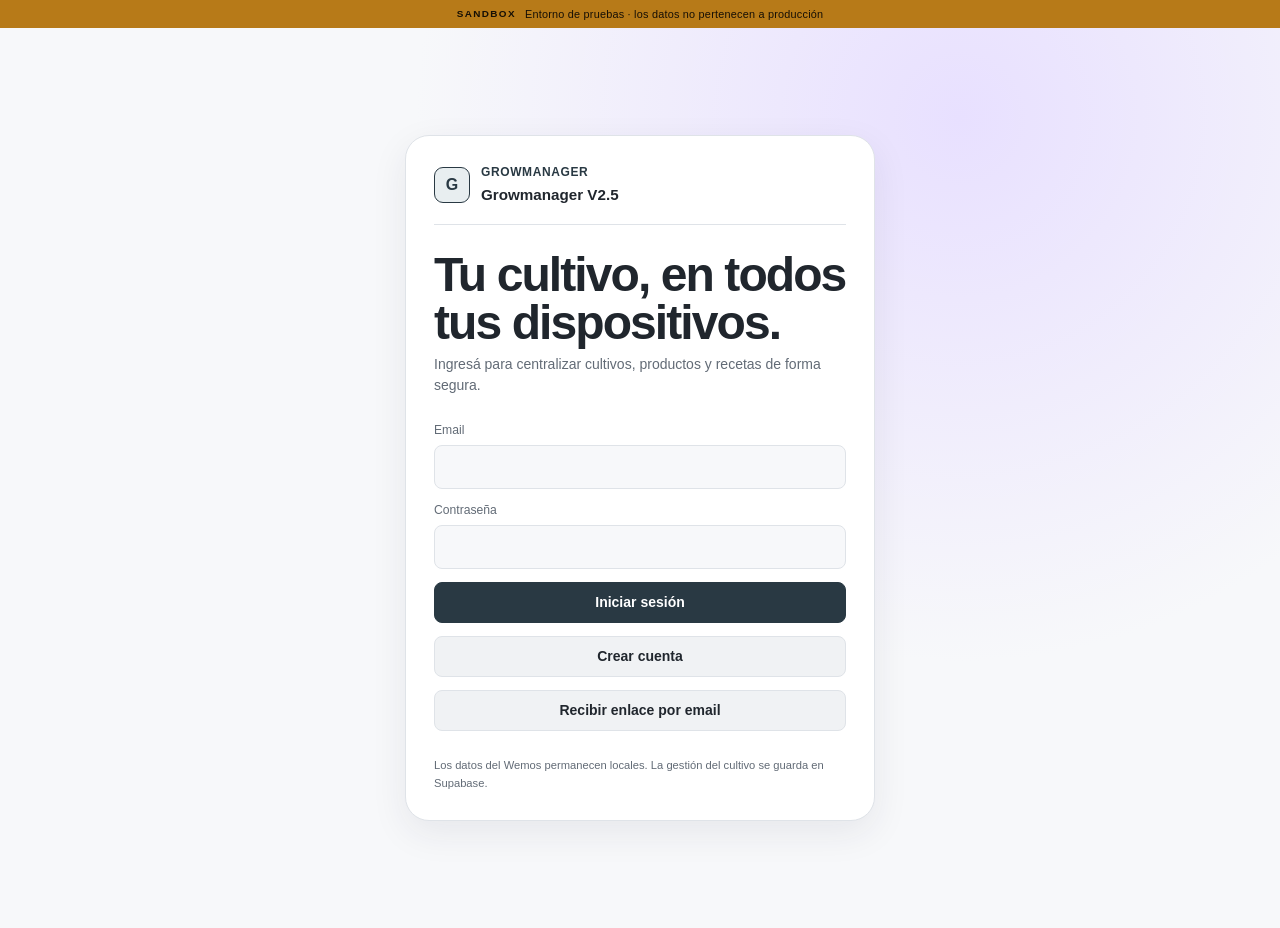
==== index.html @ aee85ada "Add daily registration, agenda periods and contextual history in sandbox" ====
<!doctype html>
<html lang="es">
<head>
<meta charset="UTF-8">
<meta name="viewport" content="width=device-width,initial-scale=1,viewport-fit=cover">
<meta name="theme-color" content="#F6F7F8">
<meta name="mobile-web-app-capable" content="yes">
<meta name="apple-mobile-web-app-capable" content="yes">
<link rel="manifest" href="manifest.webmanifest?v=20260928-app2">
<link rel="apple-touch-icon" href="assets/grow-agent-orb.png">
<title>Growmanager Sandbox · Pruebas</title>
<script src="sandbox-storage.js?v=1"></script>
<script>document.documentElement.dataset.theme=localStorage.getItem("growmanager.theme")||"light"</script>
<link rel="stylesheet" href="style.css?v=20260929-sandbox-ux1">
<link rel="stylesheet" href="ui-foundations.css?v=20260930-phase2">
</head>
<body>
<div class="sandbox-banner" role="status"><strong>SANDBOX</strong><span>Entorno de pruebas · los datos no pertenecen a producción</span></div>
<section id="authGate" class="auth-gate">
<div class="auth-card">
<div class="brand auth-brand">
<div class="brand-mark">G</div>
<div>
<p class="eyebrow">GROWMANAGER</p>
<h1>Growmanager V2.5</h1>
</div>
</div>
<div>
<h2>Tu cultivo, en todos tus dispositivos.</h2>
<p class="subtle">Ingresá para centralizar cultivos, productos y recetas de forma segura.</p>
</div>
<div id="authMessage" class="message">
</div>
<form id="authForm" class="auth-form">
<label>Email<input name="email" type="email" autocomplete="email" required>
</label>
<label>Contraseña<input name="password" type="password" minlength="6" autocomplete="current-password" required>
</label>
<button class="primary-button" type="submit" data-auth-action="login">Iniciar sesión</button>
<button class="secondary-button" type="submit" data-auth-action="register">Crear cuenta</button>
<button class="secondary-button" type="submit" formnovalidate data-auth-action="magic">Recibir enlace por email</button>
</form>
<p class="auth-note">Los datos del Wemos permanecen locales. La gestión del cultivo se guarda en Supabase.</p>
</div>
</section>
<div id="appLayout" class="app-layout" hidden>
<aside class="sidebar">
<div class="brand">
<div class="brand-mark">G</div>
<div>
<p class="eyebrow">GROWMANAGER</p>
<h1 id="brandName">Proyecto</h1>
</div>
</div>
<nav class="main-nav" aria-label="Secciones">
<p class="nav-separator">Tu cultivo</p>
<button class="nav-item active" data-view="dashboard">⌂ Hoy</button>
<button class="nav-item" data-view="cultivation">✦ Cultivos</button>
<button class="nav-item" data-view="agenda">▣ Agenda</button>
<button class="nav-item" data-view="recipes">◇ Recetas e insumos</button>
<button class="nav-item" data-view="operations">≡ Bitácora</button>
<button class="nav-item" data-view="assistant">✦ Asistente IA</button>
<p class="nav-separator">Dispositivos</p>
<button class="nav-item" data-view="control">◉ Control</button>
<p class="nav-separator">Proyecto</p>
<button id="openProjectHubNav" class="nav-item" type="button">◇ Mis proyectos</button>
<button class="nav-item" data-view="team">◎ Proyectos y miembros</button>
</nav>
<div id="cloudAccount" class="cloud-account" hidden>
<label class="workspace-picker">Proyecto<select id="workspaceSelect" aria-label="Proyecto activo">
</select>
<small id="workspaceRole">
</small>
</label>
<button id="openProjectHub" class="secondary-button compact project-hub-button" type="button">Ver mis proyectos</button>
<span id="cloudSyncStatus" class="cloud-sync">Nube conectada</span>
<small id="cloudEmail">
</small>
<div>
<button id="themeToggle" class="icon-button theme-toggle" type="button" aria-label="Activar tema claro" title="Cambiar tema">☀</button>
<button id="cloudRefresh" class="text-button" type="button">Actualizar</button>
<button id="signOutButton" class="text-button" type="button">Salir</button>
</div>
</div>
<div id="connectionBadge" class="status-badge">
<span class="status-dot">
</span>
<span id="connectionText">Conectando…</span>
</div>
</aside>
<div class="content-shell">
<header class="mobile-header">
<div class="brand">
<div class="brand-mark">G</div>
<div>
<strong id="mobileBrandName">Growmanager</strong>
<small id="mobileCloudStatus" class="mobile-cloud">Nube conectada</small>
</div>
</div>
<button id="themeToggleMobile" class="icon-button theme-mobile" type="button" aria-label="Cambiar tema">☀</button>
<div id="mobileStatus" class="mini-status">
<span class="status-dot">
</span>
<span>Conectando</span>
</div>
</header>
<div class="mobile-project-bar"><label>Proyecto<select id="mobileWorkspaceSelect" aria-label="Proyecto activo"></select></label><button id="mobileCloudRefresh" class="icon-button" type="button" aria-label="Actualizar proyectos" title="Actualizar">↻</button><button id="mobileSignOutButton" class="icon-button" type="button" aria-label="Cerrar sesión" title="Salir">↪</button></div>
<main>
<section class="view active today-view" data-view-panel="dashboard">
<div class="page-heading today-heading"><div><p id="dashboardProjectName" class="project-subtitle">Proyecto</p><h2>Hoy</h2><p id="todayDate" class="subtle"></p></div><button class="primary-button" type="button" data-open-register>+ Registrar</button></div>
<button id="customizeDashboard" class="text-button" type="button">Personalizar Hoy</button>
<div id="todayLoadMessage" class="message" role="status"></div>
<section id="todayAttention" class="today-attention" aria-label="Requiere atención" hidden></section>
<section id="appUpdatePanel" class="panel app-update-panel" hidden><div class="app-update-icon">↥</div><div><strong id="appUpdateTitle">Actualización disponible</strong><p id="appUpdateText">Hay una nueva versión de Growmanager.</p></div><button id="downloadAppUpdate" class="primary-button compact" type="button">Actualizar app</button></section><div id="appUpdateMessage" class="message"></div>
<div class="today-layout">
<section class="today-section today-next" data-dashboard-widget="agenda"><div class="section-heading"><h3>Próximo</h3><button class="text-button" data-view="agenda">Ver agenda →</button></div><div id="dashboardAgenda" class="today-list"><p class="field-help">Cargando próximos eventos…</p></div></section>
<section class="today-section today-crops" data-dashboard-widget="cultivations"><div class="section-heading"><h3>Cultivos y tandas</h3><button class="text-button" data-view="cultivation">Ver todos →</button></div><div id="dashboardCultivations" class="today-crop-list"><p class="field-help">Cargando tandas…</p></div></section>
<section class="today-section today-environment" data-dashboard-widget="environment"><div class="section-heading"><h3>Ambiente</h3><button class="text-button" data-view="control">Ver dispositivo →</button></div><p id="todayEnvironmentStatus" class="subtle">Buscando el dispositivo local…</p><div class="metrics-grid">
<button class="metric-card metric-history-button temperature" type="button" data-environment-metric="temperature" aria-label="Ver histórico de temperatura de las últimas 24 horas"><div class="metric-icon">°</div><div><span>Temperatura</span><strong id="temperature">—</strong><small>°C</small></div></button>
<button class="metric-card metric-history-button humidity" type="button" data-environment-metric="humidity" aria-label="Ver histórico de humedad de las últimas 24 horas"><div class="metric-icon">%</div><div><span>Humedad</span><strong id="humidity">—</strong><small>%</small></div></button></div><p class="field-help">Tocá una lectura para ver las últimas 24 horas.</p></section>
<section class="today-section today-recent" data-dashboard-widget="recent"><div class="section-heading"><h3>Actividad reciente</h3><button class="text-button" data-view="operations">Ver bitácora →</button></div><div id="todayRecent" class="today-list"><p class="field-help">Cargando actividad…</p></div></section>
<section id="dashboardSystemsPanel" class="today-section today-systems" data-dashboard-widget="systems"><div class="section-heading"><h3>Sistemas</h3><button class="text-button" data-view="control">Ver control →</button></div><div id="dashboardRelays" class="dashboard-systems"></div></section>
</div>
<details class="panel dashboard-collapse today-device-detail" data-dashboard-widget="telemetry"><summary><span><strong>Detalles del dispositivo y energía</strong><small>Conexión, diagnóstico y consumo estimado</small></span><span class="collapse-hint">Mostrar</span></summary><div class="collapse-body">
<p id="deviceSummary" class="subtle">Esperando datos del dispositivo local.</p><div class="last-update"><span>Última actualización</span><strong id="lastUpdate">Nunca</strong><small id="offlineSince"></small></div><p class="field-help">Firmware <span id="firmwareVersion">—</span></p>
<section id="sensorRecoveryPanel" class="sensor-recovery panel" hidden><div><strong id="sensorRecoveryTitle">El sensor no está respondiendo</strong><p id="sensorRecoveryText">Podés reiniciar el Wemos sin borrar su configuración.</p></div><button id="sensorRecoveryRestart" class="secondary-button" type="button" data-restart-device>Reiniciar Wemos</button></section>
<div class="device-grid"><div class="detail"><span>Hora del Wemos</span><strong id="deviceTime">—:—</strong><small id="timeSync">Sin datos</small></div><div class="detail"><span>Dirección IP</span><strong id="deviceIp">—</strong></div><div class="detail"><span>Señal Wi-Fi</span><strong id="rssi">—</strong><small id="signalQuality"></small></div><div class="detail"><span>Tiempo activo</span><strong id="uptime">—</strong></div><div class="detail"><span>Sensor de suelo</span><strong id="soilStatus">Deshabilitado</strong></div></div>
<div class="energy-compact-grid" data-dashboard-widget="energy"><div><span>Actual</span><strong id="dashPower">0 W</strong></div><div><span>Hoy</span><strong id="dashToday">0,00 kWh</strong></div><div><span>Costo hoy</span><strong id="dashCost">$ 0</strong></div></div><button class="text-button" data-view="energy">Ver detalle de energía →</button></div></details>
<dialog id="dashboardCustomizerDialog" class="app-dialog"><form method="dialog" class="dialog-form dashboard-customizer-form"><div class="dialog-heading"><div><p class="eyebrow">TU INICIO</p><h3>Elegí qué querés ver</h3></div><button class="icon-button" value="cancel" aria-label="Cerrar">×</button></div><p class="form-intro">Podés ocultar paneles para dejar a mano solo la información que usás.</p><div id="dashboardWidgetChoices" class="dashboard-widget-choices"></div><div class="form-actions split"><button id="dashboardRestoreDefaults" class="text-button" type="button">Restaurar</button><button class="primary-button" value="default">Listo</button></div></form></dialog>
</section>
<section class="view" data-view-panel="lot"><button class="text-button" data-view="cultivation">← Cultivos</button><div id="lotContextRoot"></div></section>
<section class="view" data-view-panel="cultivation">
<div class="page-heading">
<div>
<p class="eyebrow">GESTIÓN LOCAL-FIRST</p>
<h2>Cultivos</h2>
<p class="subtle">Tus cultivos, espacios y tandas en un mismo lugar.</p>
</div>
<nav class="hub-switch" aria-label="Universo cultivo"><button class="active" data-view="cultivation">Cultivos y lotes</button><button data-view="recipes">Recetas e insumos</button></nav>
</div>
<div id="cultivationRoot">
</div>
</section>
<section class="view" data-view-panel="agenda">
<div class="page-heading"><div><p class="eyebrow">PLANIFICACIÓN COLABORATIVA</p><h2>Agenda</h2><p class="subtle">Eventos y evolución nutricional sobre las fechas reales del cultivo.</p></div><button id="openAgendaEvent" class="primary-button" type="button">Nuevo evento</button></div>
<div id="agendaMessage" class="message"></div>
<nav class="agenda-face-switch" aria-label="Universo agenda"><button class="active" type="button" data-agenda-face="events">Calendario</button><button type="button" data-agenda-face="nutrition">Nutrición</button><button type="button" data-view="operations">Bitácora</button></nav>
<div class="agenda-book">
<section class="agenda-face active" data-agenda-face-panel="events">
<nav class="context-tabs" aria-label="Período de agenda"><button data-agenda-period="day">Hoy</button><button data-agenda-period="week">Semana</button><button class="active" data-agenda-period="month">Mes</button></nav><div id="agendaPeriodList" hidden></div>
<section id="agendaNotifications" class="panel agenda-notifications" hidden><div><strong id="agendaNotificationCount">0 asignaciones nuevas</strong><p id="agendaNotificationText"></p></div><button id="readAgendaNotifications" class="secondary-button compact" type="button">Marcar leídas</button></section>
<section class="panel agenda-toolbar"><div class="agenda-filters"><label>Cultivo o lote<select id="agendaRelation"><option value="all">Todos</option></select></label><label>Vista<select id="agendaScope"><option value="all">Todos</option><option value="mine">Asignadas a mí</option></select></label><label>Estado<select id="agendaState"><option value="active">Activos</option><option value="archived">Archivados</option></select></label></div></section>
<details class="panel agenda-upcoming"><summary><span><span class="eyebrow">EVENTOS</span><strong id="agendaListTitle">Próximos eventos</strong></span><span class="collapse-hint">Mostrar</span></summary><div id="agendaList" class="agenda-list collapse-body"></div></details>
<div class="agenda-layout"><section class="panel agenda-calendar-panel"><div class="agenda-calendar-heading"><div class="agenda-month-nav"><button id="agendaPrevMonth" class="secondary-button compact" type="button" aria-label="Mes anterior">‹</button><strong id="agendaMonthTitle">—</strong><button id="agendaNextMonth" class="secondary-button compact" type="button" aria-label="Mes siguiente">›</button><button id="agendaToday" class="text-button" type="button">Hoy</button></div><small>Los inicios se toman de las fechas definidas en Cultivo.</small></div><div class="agenda-week"><span>Lun</span><span>Mar</span><span>Mié</span><span>Jue</span><span>Vie</span><span>Sáb</span><span>Dom</span></div><div id="agendaCalendar" class="agenda-calendar"></div></section></div>
</section>
<section class="agenda-face" data-agenda-face-panel="nutrition"><div id="nutritionCalendarRoot"></div></section>
</div>
</section>
<section class="view" data-view-panel="recipes">
<div class="page-heading">
<div>
<p class="eyebrow">INSUMOS Y DOSIS</p>
<h2>Sustratos e insumos</h2>
<p class="subtle">Primero cargá los insumos; después combinalos en una receta de sustrato.</p>
</div>
</div>
<nav class="hub-switch" aria-label="Universo cultivo"><button data-view="cultivation">Cultivos y lotes</button><button class="active" data-view="recipes">Recetas e insumos</button></nav>
<div class="module-tabs" role="tablist">
<button class="module-tab active" data-recipe-tab="products">1 · Insumos</button>
<button class="module-tab" data-recipe-tab="recipes">2 · Recetas de sustrato</button>
</div>
<section id="productsRoot" class="module-panel active" data-recipe-panel="products">
</section>
<section id="recipeListRoot" class="module-panel" data-recipe-panel="recipes">
</section>
</section>
<section class="view" data-view-panel="assistant">
<div class="page-heading"><div><p class="eyebrow">GEMINI · ASISTENCIA SEGURA</p><h2>Asistente del cultivo</h2><p class="subtle">Consultá el proyecto activo y prepará registros sin perder el control.</p></div></div>
<div id="assistantMessage" class="message"></div>
<section class="panel assistant-panel">
<div id="assistantConversation" class="assistant-conversation" aria-live="polite"><article class="assistant-bubble assistant"><strong>Growmanager IA</strong><p>Puedo consultar cultivos, productos, recetas y agenda. Las modificaciones siempre necesitan tu confirmación.</p></article></div>
<div id="assistantProposal" class="assistant-proposal" hidden></div>
<form id="assistantForm" class="assistant-form"><label for="assistantInput">Mensaje</label><textarea id="assistantInput" name="message" rows="3" maxlength="2000" placeholder="Ej. ¿Qué riegos tengo pendientes esta semana?" required></textarea><div class="assistant-form-actions"><span>Gemini necesita Internet. No controla el Wemos.</span><button class="primary-button" type="submit">Enviar</button></div></form>
</section>
</section>
<section class="view" data-view-panel="team">
<div class="page-heading">
<div>
<p class="eyebrow">COLABORACIÓN SEGURA</p>
<h2>Miembros</h2>
<p class="subtle">Administrá quién accede a cada uno de tus proyectos y con qué permisos.</p>
</div>
</div>
<div id="teamMessage" class="message">
</div>
<section class="panel team-summary">
<div>
<span>Cultivo seleccionado</span>
<h3 id="teamCurrentName">—</h3>
</div>
<div class="team-summary-actions"><span id="teamCurrentRole" class="tag">—</span></div>
</section>
<form id="manageWorkspaceForm" class="panel form-panel workspace-manager" data-collapsible data-collapse-key="team-project-admin">
<div class="section-heading"><div><p class="eyebrow">ADMINISTRACIÓN</p><h3>Editar o eliminar cultivo</h3></div></div>
<label>Cultivo<select name="workspaceId" id="manageWorkspaceSelect" required></select></label>
<label>Nombre<input name="name" maxlength="60" required></label>
<p class="field-help">Solo aparecen los cultivos en los que sos Administrador.</p>
<div class="form-actions split"><button id="deleteWorkspaceButton" class="danger-button" type="button">Eliminar cultivo</button><button class="primary-button" type="submit">Guardar nombre</button></div>
</form>
<div class="team-grid">
<form id="inviteMemberForm" class="panel form-panel" data-collapsible data-collapse-key="team-invite" data-default-open="true">
<div class="section-heading">
<div>
<p class="eyebrow">INVITACIÓN</p>
<h3>Sumar una persona</h3>
</div>
</div>
<label>Cultivo<select name="workspaceId" id="inviteWorkspaceSelect" required></select></label>
<label>Email<input name="email" type="email" required>
</label>
<label>Rol<select name="role">
<option value="editor">Editor</option>
<option value="viewer">Lector</option>
</select>
</label>
<div class="form-actions">
<button class="primary-button" type="submit">Crear invitación</button>
</div>
</form>
</div>
<p id="ownerOnlyNote" class="field-help" hidden>Solo el administrador puede invitar integrantes.</p>
<section class="panel" data-collapsible data-collapse-key="team-members" data-default-open="true">
<div class="section-heading">
<div>
<p class="eyebrow">ACCESOS GLOBALES</p>
<h3>Personas y proyectos</h3>
</div>
</div>
<p class="field-help">Esta lista reúne todos los proyectos donde sos Administrador. Podés cambiar el rol o quitar un acceso individualmente.</p>
<div id="membersList" class="member-list">
</div>
</section>
<section class="panel" data-collapsible data-collapse-key="team-invitations">
<div class="section-heading">
<div>
<p class="eyebrow">PENDIENTES</p>
<h3>Invitaciones</h3>
</div>
</div>
<div id="invitationList" class="member-list">
</div>
</section>
<section id="platformAdminPanel" class="panel" hidden data-collapsible data-collapse-key="team-platform-admin">
<div class="section-heading"><div><p class="eyebrow">ADMINISTRACIÓN GENERAL</p><h3>Usuarios de GrowManager</h3></div><span id="platformUserCount" class="tag">0 usuarios</span></div>
<p class="field-help">Vista exclusiva del administrador general. Muestra registros y cantidad de proyectos, sin exponer contraseñas ni contenido privado.</p>
<div id="platformUsersList" class="member-list"></div>
<div class="section-heading admin-projects-heading"><div><p class="eyebrow">PANORAMA DE PROYECTOS</p><h3>Todos los proyectos</h3></div><span id="platformProjectCount" class="tag">0 proyectos</span></div>
<div id="platformProjectsList" class="member-list"></div>
<form id="demoProjectForm" class="demo-project-form"><label>Copiar proyecto privado como muestra<select id="demoSourceWorkspace" name="sourceWorkspaceId" required></select></label><label>Nombre público<input name="name" value="GrowManager · Proyecto de muestra" maxlength="80" required></label><button class="secondary-button" type="submit">Crear nueva copia demo</button></form>
</section>
</section>
<section id="operationsView" class="view" data-view-panel="operations"><div class="page-heading"><div><p class="eyebrow">TRAZABILIDAD DEL CULTIVO</p><h2>Bitácora</h2><p class="subtle">Todo lo realizado: riegos, podas, trasplantes, observaciones, incidentes y cambios del sistema.</p></div><button id="newOperationButton" class="primary-button" type="button">+ Nuevo registro</button></div><nav class="agenda-face-switch" aria-label="Universo agenda"><button type="button" data-view="agenda">Calendario</button><button class="active" type="button">Bitácora</button></nav><div id="operationsMessage" class="message"></div><section id="operationSummary" class="journal-summary"></section><section class="panel journal-panel" data-collapsible data-collapse-key="journal-records" data-default-open="true"><div class="section-heading"><div><p class="eyebrow">HISTORIAL</p><h3>Registros del cultivo</h3></div></div><div class="journal-toolbar"><label>Tipo<select id="operationFilter"><option value="all">Todo</option><option value="irrigation">Riegos</option><option value="activity">Actividades</option><option value="incident">Incidentes</option><option value="system">Sistema</option><option value="alerts">Alertas activas</option></select></label><label>Cultivo o lote<select id="operationRelation"><option value="all">Todos</option></select></label><label>Período<select id="operationPeriod"><option value="30">Últimos 30 días</option><option value="90">Últimos 90 días</option><option value="all">Todo el ciclo</option></select></label><input id="operationSearch" type="search" placeholder="Buscar poda, riego, receta…" aria-label="Buscar en la bitácora"></div><div id="operationList" class="operation-list"></div></section></section>
<section class="view" data-view-panel="control">
<div class="page-heading">
<div>
<p class="eyebrow">4 CANALES</p>
<h2>Control</h2>
<p class="subtle">Operación manual y configuración del sistema Arduino.</p>
</div>
</div>
<nav class="control-shortcuts" aria-label="Configuración Arduino">
<button class="secondary-button alert-shortcut" data-view="operations">Bitácora y alertas <span id="operationAlertCount">0</span></button>
<button class="secondary-button" data-view="energy">Energía</button>
<button class="secondary-button" data-view="automation">Automatización</button>
<button class="secondary-button" data-view="hardware">Hardware</button>
<button class="secondary-button" data-view="connection">Conexión</button>
</nav>
<div id="controlMessage" class="message">
</div>
<div id="controlRelays" class="control-grid">
</div>
</section>
<section class="view" data-view-panel="energy">
<div class="page-heading">
<div>
<p class="eyebrow">ESTIMACIÓN LOCAL</p>
<h2>Energía</h2>
<p class="subtle">Potencia nominal y tiempo de encendido de los relays.</p>
</div>
</div>
<div id="energyMessage" class="message">
</div>
<div class="energy-summary">
<article class="metric-card">
<div>
<span>Potencia instantánea</span>
<strong id="energyPowerW">0 W</strong>
<small id="energyPowerKw">0,000 kW</small>
</div>
</article>
<article class="metric-card">
<div>
<span>Consumo estimado hoy</span>
<strong id="energyToday">0,00</strong>
<small>kWh</small>
</div>
</article>
<article class="metric-card">
<div>
<span>Consumo estimado este mes</span>
<strong id="energyMonth">0,00</strong>
<small>kWh</small>
</div>
</article>
<article class="metric-card">
<div>
<span>Costo estimado hoy</span>
<strong id="energyCostToday">$ 0</strong>
</div>
</article>
<article class="metric-card">
<div>
<span>Costo estimado este mes</span>
<strong id="energyCostMonth">$ 0</strong>
</div>
</article>
</div>
<section class="panel" data-collapsible data-collapse-key="energy-relays" data-default-open="true">
<div class="section-heading">
<div>
<p class="eyebrow">SALIDAS</p>
<h3>Detalle eléctrico</h3>
</div>
</div>
<div id="energyRelays" class="energy-relays">
</div>
</section>
<form id="energyForm" class="panel form-panel" data-collapsible data-collapse-key="energy-settings">
<div class="section-heading">
<div>
<p class="eyebrow">CONFIGURACIÓN LOCAL</p>
<h3>Dispositivos y tarifa</h3>
</div>
</div>
<label class="tariff-field">Costo estimado por kWh (ARS)<input id="energyTariff" name="tariff" type="number" min="0" step="0.01" inputmode="decimal" required>
</label>
<p class="field-help">Estimación configurable basada en el costo efectivo de tu factura.</p>
<div id="energyConfigFields" class="energy-config-grid">
</div>
<div class="form-actions">
<button class="primary-button" type="submit">Guardar configuración</button>
</div>
</form>
<section class="panel energy-note" data-collapsible data-collapse-key="energy-method">
<div class="section-heading"><div><p class="eyebrow">CÓMO SE CALCULA</p><h3>Metodología</h3></div></div>
<p>El cálculo se basa en la potencia nominal configurada para cada dispositivo y en el tiempo que cada relay permanece encendido. No reemplaza un medidor eléctrico.</p>
</section>
<section class="panel danger-zone" data-collapsible data-collapse-key="energy-reset">
<div data-collapse-header>
<h3>Borrar histórico de consumo</h3>
<p>Elimina los eventos guardados, pero conserva dispositivos y tarifa.</p>
</div>
<button id="requestEnergyReset" class="danger-button" type="button">Borrar histórico</button>
<div id="resetConfirm" class="reset-confirm" hidden>
<p>¿Confirmás que querés borrar todo el histórico local?</p>
<div>
<button id="cancelEnergyReset" class="secondary-button" type="button">Cancelar</button>
<button id="confirmEnergyReset" class="danger-button" type="button">Sí, borrar</button>
</div>
</div>
</section>
</section>
<section class="view" data-view-panel="automation">
<div class="page-heading">
<div>
<p class="eyebrow">REGLAS DEL WEMOS</p>
<h2>Automatización</h2>
<p class="subtle">Los valores se guardan en el dispositivo.</p>
</div>
</div>
<div id="automationMessage" class="message">
</div>
<form id="automationForm" class="form-stack" novalidate>
<section class="panel form-panel" data-collapsible data-collapse-key="automation-light" data-default-open="true">
<div class="section-heading">
<div>
<p class="eyebrow">ILUMINACIÓN</p>
<h3>Horario de luz</h3>
</div>
</div>
<div class="form-grid three">
<label>Hora de inicio<input name="hora" type="number" min="0" max="23" required>
</label>
<label>Minuto de inicio<input name="min" type="number" min="0" max="59" required>
</label>
<label>Duración (horas)<input name="dur" type="number" min="1" max="24" required>
</label>
</div>
<label class="transition-toggle"><input name="extendedTransition" type="checkbox" value="1"><span><strong>Transición extendida</strong><small>Mantiene la luz encendida hasta el nuevo apagado. Si está apagada, espera el nuevo horario de inicio.</small></span></label>
<p id="lightTransitionStatus" class="field-help"></p>
</section>
<section class="panel form-panel" data-collapsible data-collapse-key="automation-temperature">
<div class="section-heading">
<div>
<p class="eyebrow">TEMPERATURA</p>
<h3>Rango automático</h3>
</div>
</div>
<div class="form-grid two">
<label>Mínima (°C)<input name="tmin" type="number" step="0.1" required>
</label>
<label>Máxima (°C)<input name="tmax" type="number" step="0.1" required>
</label>
</div>
</section>
<section class="panel form-panel" data-collapsible data-collapse-key="automation-ventilation">
<div class="section-heading"><div><p class="eyebrow">VENTILACIÓN</p><h3>Control del cooler</h3></div></div>
<div class="form-grid two">
<label>Modo<select name="ventMode"><option value="interval">Solo intervalos</option><option value="temperature">Solo temperatura</option><option value="combined">Intervalos + emergencia</option></select></label>
<label>Intervalo (minutos)<input name="ventInterval" type="number" min="1" max="1440" step="1" required></label>
<label>Duración por intervalo (minutos)<input name="ventDuration" type="number" min="1" max="60" step="1" required></label>
<label>Duración de emergencia (minutos)<input name="ventEmergencyDuration" type="number" min="1" max="10" step="1" required></label>
</div>
<p class="field-help ventilation-help">En modo combinado mantiene la renovación periódica y, si supera la máxima, activa un pulso de emergencia. El calefactor se apaga por su propia regla.</p>
</section>
<div class="form-actions">
<button class="primary-button" type="submit">Guardar automatización</button>
</div>
</form>
</section>
<section class="view" data-view-panel="hardware">
<div class="page-heading">
<div>
<p class="eyebrow">ASIGNACIÓN DE PINES</p>
<h2>Hardware</h2>
<p class="subtle">Una salida física por dispositivo.</p>
</div>
</div>
<div id="hardwareMessage" class="message">
</div>
<form id="hardwareForm" class="panel form-panel" novalidate data-collapsible data-collapse-key="hardware-pins" data-default-open="true">
<div class="section-heading"><div><p class="eyebrow">SALIDAS</p><h3>Asignación de dispositivos</h3></div></div>
<div id="hardwareFields" class="hardware-grid">
</div>
<div class="soil-row">
<div>
<span>Sensor de suelo</span>
<strong>A0</strong>
</div>
<span class="tag muted">Deshabilitado · No configurable</span>
</div>
<div class="form-actions">
<button class="primary-button" type="submit">Guardar asignación</button>
</div>
</form>
<section class="panel" data-collapsible data-collapse-key="hardware-dht"><div class="section-heading"><div><p class="eyebrow">DIAGNÓSTICO DHT</p><h3>Salud del sensor ambiental</h3></div></div><div id="dhtDiagnostics" class="sensor-diagnostics"><p class="field-help">Cargando diagnóstico del sensor…</p></div><div id="dhtDiagnosticLog" class="sensor-diagnostic-log"></div></section>
</section>
<section class="view" data-view-panel="connection">
<div class="page-heading">
<div>
<p class="eyebrow">RED LOCAL</p>
<h2>Conexión</h2>
<p class="subtle">Datos guardados solamente en este navegador.</p>
</div>
</div>
<div id="connectionMessage" class="message">
</div>
<form id="connectionForm" class="panel form-panel narrow" novalidate data-collapsible data-collapse-key="connection-device" data-default-open="true">
<div class="section-heading"><div><p class="eyebrow">DISPOSITIVO</p><h3>Dirección local</h3></div></div>
<label>Nombre amigable<input id="deviceName" name="deviceName" type="text" maxlength="40" required>
</label>
<label>IP o hostname<input id="deviceAddress" name="deviceAddress" type="text" autocomplete="off" spellcheck="false" required>
</label>
<p class="field-help">Podés usar una dirección IPv4 o un nombre mDNS disponible en tu red.</p>
<div class="form-actions split">
<button id="restoreConnection" class="secondary-button" type="button">Restaurar predeterminado</button>
<button id="testConnection" class="primary-button" type="submit">Guardar y probar</button>
</div>
</form>
<section class="panel device-restart-panel" data-collapsible data-collapse-key="connection-restart"><div data-collapse-header><p class="eyebrow">RECUPERACIÓN</p><h3>Reiniciar dispositivo</h3><p>Reinicia el Wemos sin borrar horarios, pines ni automatizaciones guardadas.</p></div><button class="danger-button" type="button" data-restart-device>Reiniciar Wemos</button></section>
</section>
</main>
<footer>
<span>Growmanager · V2.5</span>
<span>Supabase + control Wemos local</span>
</footer>
</div>
<nav class="bottom-nav" aria-label="Navegación principal">
<button class="nav-item active" data-view="dashboard"><span data-ui-icon="home"></span><small>Hoy</small></button>
<button class="nav-item" data-view="cultivation"><span data-ui-icon="leaf"></span><small>Cultivos</small></button>
<button class="nav-item nav-register" type="button" data-open-register aria-label="Registrar"><span data-ui-icon="plus"></span><small>Registrar</small></button>
<button class="nav-item" data-view="agenda"><span data-ui-icon="calendar"></span><small>Agenda</small></button>
<button id="mobileMoreButton" class="nav-item" type="button" aria-expanded="false" aria-controls="mobileMoreMenu"><span data-ui-icon="menu"></span><small>Más</small></button>
</nav>
<div id="mobileMoreMenu" class="mobile-more-menu" hidden aria-label="Más herramientas">
<div><strong>Más herramientas</strong><button id="closeMobileMore" class="icon-button" type="button" aria-label="Cerrar menú">×</button></div>
<button data-view="assistant"><span data-ui-icon="spark"></span><b>Asistente IA</b><small>Consultar y preparar acciones</small></button>
<button data-view="recipes"><span data-ui-icon="book"></span><b>Recetas e insumos</b><small>Fórmulas y productos</small></button>
<button data-view="operations"><span data-ui-icon="history"></span><b>Bitácora</b><small>Todo lo realizado</small></button>
<button data-view="control"><span data-ui-icon="sliders"></span><b>Control y dispositivos</b><small>Ambiente y configuración avanzada</small></button>
<button id="openProjectHubMobile" type="button"><span data-ui-icon="folder"></span><b>Mis proyectos</b><small>Cambiar, crear o explorar demo</small></button>
<button data-view="team"><span data-ui-icon="users"></span><b>Proyectos y miembros</b><small>Accesos y administración</small></button>
</div>
<dialog id="quickRegisterDialog" class="app-dialog"><div class="dialog-form"><div class="dialog-heading"><div><h3>¿Qué querés hacer?</h3><p class="subtle">¿Qué hiciste? Elegí una tarea para registrarla.</p></div><button class="icon-button" value="cancel" type="button" aria-label="Cerrar">×</button></div><div class="quick-actions daily-type-grid"><button class="secondary-button" data-daily-type="irrigation">Riego</button><button class="secondary-button" data-daily-type="pruning">Poda</button><button class="secondary-button" data-daily-type="transplant">Trasplante</button><button class="secondary-button" data-daily-type="measurement">Medición</button><button class="secondary-button" data-daily-type="application">Aplicación</button><button class="secondary-button" data-daily-type="observation">Observación</button><button class="secondary-button" data-daily-type="incident">Incidente</button><button class="secondary-button" data-daily-type="stage_change">Cambio de etapa</button><button class="secondary-button" data-existing-action="event"><span data-ui-icon="calendar"></span><span><strong>Planificar un evento</strong><small>Abrir el calendario actual</small></span></button><button class="secondary-button" data-existing-action="assistant"><span data-ui-icon="spark"></span><span><strong>Escribir o dictar al asistente</strong><small>Revisar su propuesta antes de guardar</small></span></button></div><p id="registerRoleNote" class="field-help"></p></div></dialog>
<dialog id="restartDeviceDialog" class="app-dialog"><div class="dialog-form"><div class="dialog-heading"><div><p class="eyebrow">REINICIO SEGURO</p><h3>¿Reiniciar el Wemos?</h3></div><button id="closeRestartDevice" class="icon-button" type="button">×</button></div><p class="dialog-copy">El dispositivo dejará de responder durante algunos segundos. La configuración guardada se conservará.</p><div class="form-actions split"><button id="cancelRestartDevice" class="secondary-button" type="button">Cancelar</button><button id="confirmRestartDevice" class="danger-button" type="button">Sí, reiniciar</button></div></div></dialog>
</div>
<button id="voiceAssistantButton" class="voice-fab" type="button" data-state="idle" aria-label="Abrir asistente" title="Arrastrá para mover · Tocá para abrir"><img src="assets/grow-agent-orb.png" alt="" draggable="false"><small id="voiceAssistantStatus"></small></button>
<dialog id="projectHubDialog" class="app-dialog wide-dialog"><div class="dialog-form"><div class="dialog-heading"><div><p class="eyebrow">TUS ESPACIOS</p><h3>Elegí un proyecto</h3><p class="subtle">Solo aparecen los proyectos a los que tenés acceso.</p></div><button class="icon-button" type="button" value="cancel" aria-label="Cerrar">×</button></div><div id="projectHubList" class="project-hub-list"></div><section class="theme-accent-picker"><div><strong>Color de la interfaz</strong><small>Se aplica en tema claro y oscuro. El proyecto demo usa su color exclusivo.</small></div><div id="themeAccentOptions"><button type="button" data-accent="violet" aria-label="Violeta"></button><button type="button" data-accent="blue" aria-label="Azul"></button><button type="button" data-accent="teal" aria-label="Turquesa"></button><button type="button" data-accent="green" aria-label="Verde"></button><button type="button" data-accent="orange" aria-label="Naranja"></button></div></section><div class="project-app-tools"><div><strong>Aplicación</strong><small>La versión web se actualiza sola. En Android podés buscar una nueva APK.</small></div><div><button id="installPwaButton" class="secondary-button compact" type="button" hidden>Instalar web app</button><button id="checkAppUpdateButton" class="secondary-button compact" type="button">Buscar actualización</button></div></div><div class="form-actions project-hub-actions"><button id="startTourButton" class="secondary-button" type="button">? Recorrer la aplicación</button><span></span><button id="projectHubDemo" class="secondary-button" type="button">Abrir muestra</button><button id="projectHubNew" class="primary-button" type="button">+ Nuevo proyecto</button></div></div></dialog>
<dialog id="welcomeWizardDialog" class="app-dialog onboarding-dialog"><form id="welcomeWizardForm" class="dialog-form"><div class="wizard-progress"><i class="active"></i><i></i><i></i></div><div class="dialog-heading"><div><p class="eyebrow">BIENVENIDO A GROWMANAGER</p><h3>Ya tenés un proyecto para explorar</h3></div></div><div class="welcome-demo-card"><span>◈</span><div><strong>GrowManager · Proyecto de muestra</strong><p>Te lo asignamos automáticamente en modo lectura para que veas cultivos, agenda, recetas y registros sin configurar nada. Es independiente y no da acceso a proyectos privados.</p></div></div><h4>¿Cómo querés comenzar?</h4><div class="onboarding-options welcome-options"><label><input type="radio" name="mode" value="demo" checked><span><b>Explorar la muestra</b><small>Recorré primero la herramienta y creá tu proyecto cuando quieras.</small></span></label><label><input type="radio" name="mode" value="base"><span><b>Crear proyecto base</b><small>Incluye espacios Vegetativo y Floración listos para editar.</small></span></label><label><input type="radio" name="mode" value="blank"><span><b>Crear desde cero</b><small>Comenzá con un proyecto completamente vacío.</small></span></label></div><label id="welcomeProjectName" hidden>Nombre de tu proyecto<input name="name" value="Mi cultivo" maxlength="80" required></label><div id="welcomeWizardMessage" class="message"></div><div class="form-actions split"><button id="welcomeSkipTour" class="secondary-button" type="button">Omitir guía</button><button class="primary-button" type="submit">Continuar y conocer la app</button></div></form></dialog>
<dialog id="appTourDialog" class="app-dialog tour-dialog"><div class="dialog-form"><div class="wizard-progress" id="tourProgress"></div><div class="tour-copy"><span id="tourIcon">⌂</span><div><p class="eyebrow" id="tourEyebrow">RECORRIDO</p><h3 id="tourTitle">Inicio</h3><p id="tourDescription"></p></div></div><div class="dialog-actions"><button id="tourExit" class="secondary-button" type="button">Salir de la guía</button><span></span><button id="tourPrevious" class="secondary-button" type="button">Anterior</button><button id="tourNext" class="primary-button" type="button">Siguiente</button></div></div></dialog>
<dialog id="onboardingDialog" class="app-dialog onboarding-dialog"><form id="onboardingForm" class="dialog-form"><div class="dialog-heading"><div><p class="eyebrow">PRIMEROS PASOS</p><h3>Prepará tu espacio en GrowManager</h3><p class="subtle">Podés empezar acompañado, desde cero o recorrer una demostración.</p></div><button id="closeOnboarding" class="icon-button" type="button" value="cancel" aria-label="Cerrar">×</button></div><div class="onboarding-options"><label><input type="radio" name="mode" value="base" checked><span><b>Proyecto base</b><small>Incluye un cultivo y espacios Vegetativo y Floración, listos para editar.</small></span></label><label><input type="radio" name="mode" value="blank"><span><b>Empezar de cero</b><small>Crea un proyecto vacío y te guía desde la sección Cultivo.</small></span></label><label><input type="radio" name="mode" value="demo"><span><b>Ver proyecto de muestra</b><small>Recorré datos reales anonimizados en modo lectura. Tu proyecto privado queda aislado.</small></span></label></div><label id="onboardingNameField">Nombre del proyecto<input name="name" value="Mi cultivo" maxlength="80" required></label><div id="onboardingMessage" class="message"></div><div class="form-actions"><button class="primary-button" type="submit">Continuar</button></div></form></dialog>
<dialog id="voiceAssistantDialog" class="app-dialog voice-dialog"><div class="dialog-form"><div class="dialog-heading"><div><p class="eyebrow">ASISTENTE RÁPIDO</p><h3>Escribir, dictar o planificar</h3></div><button class="icon-button" type="button" onclick="document.getElementById('voiceAssistantDialog').close()">×</button></div><label>¿Qué necesitás registrar o consultar?<textarea id="voiceTranscript" rows="4" maxlength="2000" placeholder="Ej. Hoy regué las madres con la receta vegetativa, 4 litros, pH 6.2. Mañana revisar humedad."></textarea></label><p class="field-help">Podés pegar un texto completo o dictarlo. Nada se guarda hasta que confirmes.</p><div id="voiceAssistantError" class="message error" hidden></div><section id="voiceProposal" class="assistant-proposal" hidden></section><div class="dialog-actions voice-actions"><button id="cancelVoiceAction" class="secondary-button" type="button">Cancelar</button><button id="dictateVoiceText" class="secondary-button" type="button">🎙 Dictar</button><button id="processVoiceText" class="secondary-button" type="button">Consultar IA</button><button id="confirmVoiceAction" class="primary-button" type="button" disabled>Confirmar y guardar</button></div></div></dialog>
<dialog id="dailyRecordDialog" class="app-dialog"><form id="dailyRecordForm" class="dialog-form"><div class="dialog-heading"><div><h3>Registrar lo realizado</h3><p class="subtle">Se guardará en el historial de la tanda.</p></div><button id="closeDailyRecord" class="icon-button" type="button" aria-label="Cerrar registro">×</button></div><label>Qué hiciste<select name="type"></select></label><label>Tanda<select name="lotId" required></select></label><label>Cuándo<input name="at" type="datetime-local" required></label><fieldset id="dailyWaterFields" class="form-grid two"><legend>Datos del riego (opcionales)</legend><label>Agua (L)<input name="waterLiters" type="number" min="0.001" step="0.001"></label><label>pH<input name="ph" type="number" min="0" max="14" step="0.01"></label><label>EC (mS/cm)<input name="ec" type="number" min="0" step="0.001"></label></fieldset><label>Notas<textarea name="notes" rows="3" maxlength="1200" placeholder="Qué hiciste o qué observaste"></textarea></label><p class="field-help">Si ya lo planificaste en Agenda, marcá ese evento como realizado para evitar registrarlo dos veces.</p><p id="dailyRecordMessage" role="status" class="field-help"></p><button type="submit" class="primary-button">Guardar registro</button></form></dialog>
<dialog id="operationDialog" class="app-dialog"><form id="operationForm" class="dialog-form"><div class="dialog-heading"><div><p class="eyebrow">NUEVO REGISTRO</p><h3>Actividad o incidente</h3></div><button id="closeOperationDialog" class="icon-button" type="button">×</button></div><div class="form-grid two"><label>Tipo<select name="kind"><option value="activity">Actividad</option><option value="incident">Incidente</option></select></label><label>Categoría<select name="category"><option value="general">General</option><option value="irrigation">Riego</option><option value="transplant">Trasplante</option><option value="pruning">Poda</option><option value="pests">Plagas</option><option value="fungus">Hongos</option><option value="lighting">Iluminación</option><option value="maintenance">Mantenimiento</option><option value="power">Electricidad</option></select></label><label>Cultivo<select id="operationCultivation" name="cultivationId"><option value="">General del proyecto</option></select></label><label>Lote<select id="operationLot" name="lotId"><option value="">Sin lote específico</option></select></label><label>Fecha y hora<input id="operationOccurredAt" name="occurredAt" type="datetime-local" required></label><label>Importancia<select name="severity"><option value="info">Informativa</option><option value="warning">Advertencia</option><option value="critical">Crítica</option></select></label></div><label>Título<input name="title" maxlength="120" required></label><label>Detalle<textarea name="description" maxlength="1200" rows="4"></textarea></label><div class="form-actions split"><button class="secondary-button" type="button" onclick="document.getElementById('operationDialog').close()">Cancelar</button><button class="primary-button" type="submit">Guardar en Supabase</button></div></form></dialog>
<dialog id="agendaEventDialog" class="app-dialog wide-dialog">
<form id="agendaEventForm" class="dialog-form">
<div class="dialog-heading"><div><p class="eyebrow">AGENDA</p><h3 id="agendaDialogTitle">Nuevo evento</h3></div><button id="closeAgendaEvent" class="icon-button" type="button" aria-label="Cerrar">×</button></div>
<input name="id" type="hidden"><div class="form-grid two"><label>Título<input name="title" maxlength="100" required></label><label>Categoría<select name="eventType" required><option value="irrigation">Riego</option><option value="transplant">Trasplante</option><option value="cuttings">Esquejado</option><option value="pruning">Poda</option><option value="fertilization">Fertilización</option><option value="pests">Control de plagas</option><option value="fungus">Control de hongos</option><option value="lighting">Cambio de iluminación</option><option value="cleaning">Limpieza</option><option value="harvest">Cosecha</option><option value="maintenance">Mantenimiento</option><option value="other">Otro</option></select></label><label>Inicio<input name="startsAt" type="datetime-local" required></label><label>Fin<input name="endsAt" type="datetime-local" required></label><label>Cultivo<select name="cultivationId"></select></label><label>Lote<select name="lotId"></select></label><label>Prioridad<select name="priority"><option value="low">Baja</option><option value="normal">Normal</option><option value="high">Alta</option><option value="urgent">Urgente</option></select></label><label>Estado<select name="status"><option value="pending">Pendiente</option><option value="accepted">Aceptada</option><option value="in_progress">En curso</option><option value="completed">Completada</option><option value="cancelled">Cancelada</option></select></label><label>Repetición<select name="recurrence"><option value="none">No repetir</option><option value="daily">Diaria</option><option value="weekly">Semanal</option><option value="monthly">Mensual</option></select></label></div>
<div class="form-grid two agenda-people"><label>Responsables<select name="assignees" multiple size="4"></select><small>Podés seleccionar varios.</small></label><label>Participantes<select name="participants" multiple size="4"></select><small>Miembros informados, sin responsabilidad asignada.</small></label></div><label>Descripción<textarea name="description" maxlength="1000" rows="3"></textarea></label>
<section id="agendaHistorySection" class="agenda-history" hidden><strong>Historial</strong><div id="agendaHistory"></div></section>
<div class="dialog-actions"><button id="archiveAgendaEvent" class="secondary-button" type="button" hidden>Archivar</button><button id="deleteAgendaEvent" class="danger-button" type="button" hidden>Eliminar definitivamente</button><button id="googleAgendaEvent" class="secondary-button" type="button" hidden>Google Calendar</button><span></span><button id="closeAgendaEventBottom" class="secondary-button" type="button">Cancelar</button><button class="primary-button" type="submit">Guardar evento</button></div>
</form>
</dialog>
<dialog id="environmentHistoryDialog" class="app-dialog environment-dialog">
<div class="dialog-form">
<div class="dialog-heading"><div><p class="eyebrow">AMBIENTE · ÚLTIMAS 24 HORAS</p><h3 id="environmentHistoryTitle">Temperatura y humedad</h3></div><button class="icon-button" type="button" value="cancel" aria-label="Cerrar">×</button></div>
<div id="environmentHistoryStats" class="environment-stats"></div>
<div id="environmentHistoryChart" class="environment-chart" role="img" aria-label="Gráfico histórico"></div>
<div class="environment-legend"><span class="temperature-line">Temperatura °C</span><span class="humidity-line">Humedad %</span></div>
<p id="environmentHistoryNote" class="field-help"></p>
</div>
</dialog>
<dialog id="migrationDialog" class="app-dialog migration-dialog">
<div class="dialog-form">
<div class="dialog-heading">
<div>
<p class="eyebrow">MIGRACIÓN SEGURA</p>
<h3>Datos locales encontrados</h3>
</div>
</div>
<p>Encontramos <strong data-local-count>0</strong> registros en IndexedDB. Podés importarlos a tu cuenta de Supabase. El respaldo local no se borrará.</p>
<div data-remote-warning class="migration-warning" hidden>Esta cuenta ya contiene datos remotos. Importar puede generar registros conceptualmente duplicados.</div>
<label data-confirm-import class="check-field" hidden>
<input type="checkbox" data-migration-action="confirm"> Entiendo y quiero importar igualmente</label>
<p data-migration-status class="field-help">
</p>
<div class="form-actions split">
<button class="secondary-button" data-migration-action="skip" type="button">Conservar solo remoto</button>
<button class="primary-button" data-import data-migration-action="import" type="button">Importar datos locales</button>
</div>
</div>
</dialog>
<meta name="grow-public-base" content="https://maindave.github.io/growmanager-sandbox/">
<script src="supabase-config.js?v=20260929-sandbox2"></script>
<script src="vendor/supabase.js?v=20260929-sandbox2"></script>
<script src="supabase-client.js?v=20260929-sandbox2"></script>
<script src="cultivo-models.js?v=20260929-sandbox-ux1" defer>
</script>
<script src="cultivo-db.js" defer>
</script>
<script src="cultivo-repository.js?v=20260930-phase2" defer>
</script>
<script src="cultivo-migration.js" defer>
</script>
<script src="workspaces.js?v=20260928-admin4" defer>
</script>
<script src="ui-sections.js?v=20260928-collapse1" defer></script>
<script src="dashboard-customizer.js?v=20260929-sandbox1" defer></script>
<script src="app-update.js?v=20260928-app2" defer></script>
<script src="onboarding-tour.js?v=20260930-phase2" defer></script>
<script src="agenda.js?v=20260930-phase2" defer></script>
<script src="operations.js?v=20260930-phase2" defer></script>
<script src="cultivation.js?v=20260930-phase2" defer>
</script>
<script src="products.js" defer>
</script>
<script src="recipes.js?v=20260929-sandbox-ux1" defer>
</script>
<script src="nutrition-calendar.js?v=20260924-agenda4" defer></script>
<script src="assistant.js?v=20260927-journal1" defer></script>
<script src="voice-assistant.js?v=20260927-text1" defer></script>
<script src="energy.js" defer>
</script>
<script src="environment-history.js?v=20260925-diagnostics1" defer></script>
<script src="auth.js?v=20260927-public5" defer>
</script>
<script src="daily-models.js?v=20260930-phase2" defer></script><script src="daily.js?v=20260930-phase2" defer></script>
<script src="today-models.js?v=20260930-phase2" defer></script>
<script src="today.js?v=20260930-phase2" defer></script>
<script src="app.js?v=20260930-phase2" defer>
</script>
</body>
</html>
---- style.css ----
:root{color-scheme:dark;--bg:#0e0c13;--surface:#17141e;--surface-secondary:#201b2a;--primary:#8b6ee8;--primary-light:#b7a4ff;--primary-soft:#241c3c;--text:#f4f1f8;--text-muted:#9b94a6;--success:#8fd3ad;--warning:#e2b968;--danger:#ed7777;--border:#302a3c;--radius:18px;--sidebar:230px}*{box-sizing:border-box}html{font-family:Inter,ui-sans-serif,-apple-system,BlinkMacSystemFont,"Segoe UI",sans-serif;background:var(--bg)}body{margin:0;min-width:320px;color:var(--text);background:radial-gradient(circle at 85% 0,#211936 0,transparent 28rem),var(--bg)}button,input,select{font:inherit}button{color:inherit;-webkit-tap-highlight-color:transparent}h1,h2,h3,p{margin:0}h1{font-size:.95rem}h2{font-size:clamp(2rem,6vw,3.8rem);letter-spacing:-.05em;line-height:1}h3{font-size:1.22rem;letter-spacing:-.025em}.eyebrow{color:var(--primary-light);font-size:.66rem;font-weight:800;letter-spacing:.14em;margin-bottom:5px}.subtle{color:var(--text-muted);margin-top:12px;font-size:.9rem}.app-layout{min-height:100vh}.sidebar{display:none}.content-shell{width:min(1180px,100%);margin:auto;padding:0 16px 92px}.mobile-header{height:68px;display:flex;align-items:center;justify-content:space-between;border-bottom:1px solid var(--border)}.brand{display:flex;align-items:center;gap:11px}.brand-mark{display:grid;place-items:center;width:38px;height:38px;border:1px solid var(--primary);border-radius:11px;color:var(--primary-light);background:var(--primary-soft);font-weight:850}.status-badge,.mini-status{display:flex;align-items:center;gap:8px;color:var(--text-muted);font-size:.75rem}.status-badge{padding:10px 12px;border:1px solid var(--border);border-radius:99px}.status-dot{width:8px;height:8px;border-radius:50%;background:var(--warning);box-shadow:0 0 0 4px color-mix(in srgb,var(--warning) 14%,transparent)}.status-online{color:var(--success)}.status-online .status-dot{background:var(--success);box-shadow:0 0 0 4px color-mix(in srgb,var(--success) 14%,transparent)}.status-offline{color:var(--danger)}.status-offline .status-dot{background:var(--danger);box-shadow:0 0 0 4px color-mix(in srgb,var(--danger) 14%,transparent)}main{padding-top:24px}.view{display:none}.view.active{display:block}.page-heading{display:flex;flex-direction:column;gap:18px;margin:6px 0 24px}.last-update{display:flex;flex-direction:column;gap:4px;color:var(--text-muted);font-size:.7rem}.last-update strong{color:var(--text);font-size:.88rem}.last-update small{color:var(--danger);min-height:1em}.metrics-grid,.device-grid,.relays-grid,.control-grid,.form-grid,.hardware-grid,.energy-summary,.energy-relays,.energy-config-grid{display:grid;gap:12px}.metric-card,.panel,.control-card{border:1px solid var(--border);background:linear-gradient(145deg,var(--surface-secondary),var(--surface));box-shadow:0 18px 50px rgba(0,0,0,.14)}.metric-card{min-height:128px;display:flex;align-items:center;gap:17px;padding:20px;border-radius:var(--radius)}.metric-icon{display:grid;place-items:center;flex:0 0 44px;height:44px;border-radius:14px;background:var(--primary-soft);color:var(--primary-light);font-size:1.2rem;font-weight:800}.metric-card span,.detail span,.info-panel span,.soil-row span,.energy-compact-grid span,.energy-detail span{display:block;color:var(--text-muted);font-size:.75rem;margin-bottom:7px}.metric-card strong{font-size:2rem;letter-spacing:-.05em}.metric-card small{display:block;color:var(--text-muted);margin-top:4px}.temperature .metric-icon{color:var(--warning)}.humidity .metric-icon{color:#9aa7e8}.panel{margin-top:12px;padding:19px;border-radius:var(--radius)}.section-heading{display:flex;justify-content:space-between;align-items:end;gap:12px;margin-bottom:18px}.section-note,.field-help{color:var(--text-muted);font-size:.72rem}.device-grid{grid-template-columns:1fr 1fr}.detail{padding:13px;border:1px solid var(--border);border-radius:13px;background:color-mix(in srgb,var(--bg) 45%,transparent);min-width:0}.detail strong{display:block;overflow-wrap:anywhere;font-size:.92rem}.detail small{color:var(--text-muted);font-size:.68rem}.relay-card{border:1px solid var(--border);border-radius:14px;padding:15px;background:color-mix(in srgb,var(--bg) 45%,transparent)}.relay-card.is-on,.control-card.is-on{border-color:var(--primary)}.relay-header,.relay-state-row,.control-title,.soil-row{display:flex;align-items:center;justify-content:space-between;gap:10px}.relay-number{color:var(--text-muted);font-size:.66rem;font-weight:750;letter-spacing:.1em}.pin,.tag{padding:5px 8px;border-radius:7px;background:var(--primary-soft);color:var(--primary-light);font:700 .7rem ui-monospace,SFMono-Regular,monospace}.relay-function{margin:13px 0 4px;font-size:1rem}.relay-meta{color:var(--text-muted);font-size:.7rem}.relay-state-row{border-top:1px solid var(--border);margin-top:13px;padding-top:13px}.state-label{font-size:.8rem;font-weight:850;color:var(--text-muted)}.is-on .state-label{color:var(--primary-light)}.mode-pill{font-size:.65rem;font-weight:800;letter-spacing:.06em;border-radius:99px;padding:5px 8px;color:#a99de0;background:var(--primary-soft)}.mode-pill.auto{color:var(--warning)}.control-card{padding:18px;border-radius:var(--radius)}.control-card h3{margin-top:4px}.control-card.is-busy{opacity:.6;pointer-events:none}.control-fields{display:grid;grid-template-columns:1fr 1fr;gap:10px;margin:18px 0}.control-fields label,.form-panel label{display:block;color:var(--text-muted);font-size:.76rem}.control-actions{display:flex;gap:9px;padding-top:15px;border-top:1px solid var(--border)}.control-actions button{flex:1}.relay-toggle,.primary-button,.secondary-button,.danger-button{min-height:44px;border-radius:11px;padding:10px 14px;cursor:pointer;font-weight:800;border:1px solid var(--border)}.relay-toggle,.secondary-button{background:var(--surface-secondary)}.relay-toggle.on,.primary-button{background:var(--primary);color:#100b1d;border-color:var(--primary)}.danger-button{background:color-mix(in srgb,var(--danger) 15%,var(--surface));color:var(--danger);border-color:color-mix(in srgb,var(--danger) 45%,var(--border))}button:disabled{opacity:.5;cursor:not-allowed}.auto-lock{display:flex;align-items:center;min-height:44px;color:var(--warning);font-size:.76rem;font-weight:700}.message{display:none;margin:0 0 12px;padding:12px 14px;border:1px solid var(--border);border-radius:11px;font-size:.8rem}.message.show{display:block}.message.success{color:var(--success);background:color-mix(in srgb,var(--success) 8%,transparent)}.message.error{color:var(--danger);background:color-mix(in srgb,var(--danger) 8%,transparent)}.message.info{display:block;color:var(--primary-light)}.form-stack{display:grid;gap:12px}.form-panel input,.form-panel select{margin-top:8px}.form-grid.three,.form-grid.two{grid-template-columns:1fr}input,select{width:100%;min-height:46px;padding:11px 12px;border:1px solid var(--border);border-radius:10px;outline:0;background:var(--bg);color:var(--text)}input:focus,select:focus{border-color:var(--primary);box-shadow:0 0 0 3px color-mix(in srgb,var(--primary) 12%,transparent)}select option:disabled{color:var(--text-muted)}.info-panel{display:grid;grid-template-columns:1fr 1fr;gap:18px}.info-panel strong{font-size:1.1rem}.info-panel p{grid-column:1/-1;color:var(--text-muted);font-size:.7rem}.form-actions{display:flex;justify-content:flex-end;margin-top:20px}.form-actions.split{justify-content:space-between;gap:10px}.form-actions.split button{flex:1}.hardware-item{padding:14px;border:1px solid var(--border);border-radius:13px;background:color-mix(in srgb,var(--bg) 40%,transparent)}.hardware-item label{display:flex;align-items:center;justify-content:space-between;margin-bottom:10px}.hardware-item label strong{color:var(--text)}.soil-row{margin-top:12px;padding:16px;border:1px solid var(--border);border-radius:13px}.tag.muted{color:var(--text-muted)}.narrow{max-width:660px}.narrow label+label{margin-top:16px}.text-button{border:0;background:none;color:var(--primary-light);cursor:pointer;font-weight:700}.energy-compact-grid{display:grid;grid-template-columns:repeat(3,1fr);gap:10px}.energy-compact-grid div{padding:12px;border-left:2px solid var(--primary)}.energy-compact-grid strong{font-size:1rem}.energy-summary{grid-template-columns:1fr}.energy-detail{display:flex;align-items:center;justify-content:space-between;gap:12px;padding:15px;border:1px solid var(--border);border-radius:13px;background:color-mix(in srgb,var(--bg) 40%,transparent)}.energy-detail h4{margin:0 0 4px}.energy-detail p{color:var(--text-muted);font-size:.72rem}.energy-detail .on{color:var(--primary-light)}.energy-config-grid{margin-top:20px}.energy-config-item{display:grid;grid-template-columns:1fr 110px;gap:10px;padding:14px;border:1px solid var(--border);border-radius:13px}.energy-config-item>span{grid-column:1/-1;color:var(--text-muted);font-size:.7rem}.tariff-field{max-width:320px}.energy-note p,.danger-zone p{color:var(--text-muted);font-size:.76rem;line-height:1.55}.danger-zone{display:flex;flex-wrap:wrap;align-items:center;justify-content:space-between;gap:18px}.reset-confirm{flex:1 0 100%;padding-top:16px;border-top:1px solid var(--border)}.reset-confirm>div{display:flex;gap:10px;margin-top:12px}.bottom-nav{position:fixed;z-index:20;left:0;right:0;bottom:0;display:grid;grid-template-columns:repeat(6,1fr);padding:7px 4px calc(7px + env(safe-area-inset-bottom));border-top:1px solid var(--border);background:color-mix(in srgb,var(--bg) 96%,transparent);backdrop-filter:blur(14px)}.nav-item{border:0;background:transparent;color:var(--text-muted);cursor:pointer}.bottom-nav .nav-item{display:flex;flex-direction:column;align-items:center;gap:3px;padding:6px 0;font-size:1rem}.bottom-nav small{font-size:.56rem}.nav-item.active{color:var(--primary-light)}footer{display:none}
@media(min-width:620px){.content-shell{padding-inline:26px}.page-heading{flex-direction:row;align-items:end;justify-content:space-between;margin:22px 0 30px}.last-update{text-align:right}.metrics-grid{grid-template-columns:repeat(3,1fr)}.relays-grid,.control-grid,.energy-relays,.energy-config-grid{grid-template-columns:1fr 1fr}.energy-summary{grid-template-columns:repeat(2,1fr)}.form-grid.three{grid-template-columns:repeat(3,1fr)}.form-grid.two,.hardware-grid{grid-template-columns:1fr 1fr}}
@media(min-width:920px){.app-layout{display:grid;grid-template-columns:var(--sidebar) 1fr}.sidebar{position:sticky;top:0;height:100vh;display:flex;flex-direction:column;padding:26px 18px;border-right:1px solid var(--border);background:color-mix(in srgb,var(--bg) 78%,transparent)}.main-nav{display:grid;gap:6px;margin-top:46px}.main-nav .nav-item{display:flex;align-items:center;gap:12px;width:100%;padding:12px;border-radius:10px;text-align:left;font-size:.82rem}.main-nav .nav-item.active{background:var(--primary-soft)}.sidebar .status-badge{margin-top:auto}.mobile-header,.bottom-nav{display:none}.content-shell{padding:0 30px 28px}.relays-grid{grid-template-columns:repeat(4,1fr)}.control-grid{grid-template-columns:1fr 1fr}.device-grid{grid-template-columns:repeat(4,1fr)}.energy-summary{grid-template-columns:repeat(5,1fr)}footer{display:flex;justify-content:space-between;padding:25px 2px 0;color:var(--text-muted);font-size:.68rem}}
@media(min-width:1280px){.control-grid{grid-template-columns:repeat(4,1fr)}.panel{padding:24px}.content-shell{padding-inline:42px}}
@media(prefers-reduced-motion:no-preference){.status-dot{animation:pulse 2s infinite}@keyframes pulse{50%{box-shadow:0 0 0 7px transparent}}}

/* Gestión local-first V2.5 */
textarea{width:100%;padding:11px 12px;border:1px solid var(--border);border-radius:10px;outline:0;resize:vertical;background:var(--bg);color:var(--text);font:inherit}textarea:focus{border-color:var(--primary);box-shadow:0 0 0 3px color-mix(in srgb,var(--primary) 12%,transparent)}
.nav-separator{margin:18px 12px 4px;color:var(--text-muted);font-size:.58rem;font-weight:800;letter-spacing:.14em}.secondary-nav{opacity:.82}.bottom-nav{grid-template-columns:repeat(4,1fr)}
.control-shortcuts{display:grid;grid-template-columns:1fr 1fr;gap:8px;margin-bottom:16px}.compact{min-height:38px;padding:7px 11px;font-size:.76rem}.card-copy{margin-top:9px;color:var(--text-muted);font-size:.78rem;line-height:1.5}.is-inactive{opacity:.62}
.empty-state{text-align:center;padding:38px 20px}.empty-state h3{margin-top:10px}.empty-state p{max-width:440px;margin:9px auto 20px;color:var(--text-muted);font-size:.82rem;line-height:1.5}.empty-icon{display:grid;place-items:center;width:48px;height:48px;margin:auto;border-radius:15px;background:var(--primary-soft);color:var(--primary-light);font-size:1.4rem}.compact-empty{padding:25px 18px}.compact-empty p{margin-top:0}
.cultivation-hero{display:flex;align-items:flex-start;justify-content:space-between;gap:18px;border-color:color-mix(in srgb,var(--primary) 55%,var(--border))}.cultivation-hero h3{font-size:1.6rem}.cultivation-hero>div>p:not(.eyebrow):not(.card-copy){margin-top:9px;color:var(--text-muted);font-size:.78rem}.status-chip,.stage-chip,.type-chip,.version-chip{display:inline-flex;align-items:center;width:max-content;padding:5px 8px;border-radius:99px;background:var(--primary-soft);color:var(--primary-light);font-size:.66rem;font-weight:800}.status-chip.active{color:var(--success)}.cultivation-section{margin-top:26px}.space-list{display:grid;gap:12px}.space-card{margin:0}.space-heading,.recipe-detail-heading{display:flex;align-items:flex-start;justify-content:space-between;gap:15px}.inline-actions{display:flex;align-items:center;flex-wrap:wrap;gap:6px}.lot-list{display:grid;gap:8px;margin:18px 0 12px}.lot-card{display:flex;align-items:center;justify-content:space-between;gap:12px;padding:14px;border:1px solid var(--border);border-radius:13px;background:color-mix(in srgb,var(--bg) 44%,transparent)}.lot-card>div:first-child{display:grid;gap:6px}.lot-card p{color:var(--text-muted);font-size:.72rem}.history-panel summary{cursor:pointer;font-weight:800}.history-panel summary span{margin-left:6px;color:var(--text-muted)}.history-list{display:grid;gap:9px;margin-top:16px}.history-list article{display:flex;align-items:center;justify-content:space-between;gap:12px;padding-top:10px;border-top:1px solid var(--border)}.history-list small{display:block;margin-top:4px;color:var(--text-muted)}
.app-dialog{width:min(620px,calc(100% - 24px));max-height:calc(100vh - 30px);padding:0;border:1px solid var(--border);border-radius:18px;background:var(--surface);color:var(--text);box-shadow:0 30px 90px #000}.wide-dialog{width:min(850px,calc(100% - 24px))}.app-dialog::backdrop{background:rgba(5,3,9,.76);backdrop-filter:blur(3px)}.dialog-form{display:grid;gap:15px;padding:20px}.dialog-form label{color:var(--text-muted);font-size:.76rem}.dialog-form input,.dialog-form select,.dialog-form textarea{margin-top:7px}.dialog-heading{display:flex;align-items:flex-start;justify-content:space-between;gap:12px}.icon-button{display:grid;place-items:center;width:38px;height:38px;flex:0 0 38px;border:1px solid var(--border);border-radius:10px;background:var(--surface-secondary);cursor:pointer;font-size:1.3rem}.check-field{display:flex!important;align-items:center;gap:9px;color:var(--text)!important}.check-field input{width:18px;min-height:18px;margin:0}
.module-tabs{display:grid;grid-template-columns:1fr 1fr;gap:5px;max-width:420px;margin-bottom:18px;padding:5px;border:1px solid var(--border);border-radius:13px;background:var(--surface)}.module-tab{min-height:42px;border:0;border-radius:9px;background:transparent;color:var(--text-muted);cursor:pointer;font-weight:800}.module-tab.active{background:var(--primary-soft);color:var(--primary-light)}.module-panel{display:none}.module-panel.active{display:block}.toolbar{display:grid;grid-template-columns:1fr 130px;gap:9px;margin-bottom:16px}.toolbar .primary-button{grid-column:1/-1}.toolbar label{color:var(--text-muted);font-size:.7rem}.toolbar input,.toolbar select{margin-top:6px}.product-grid,.recipe-grid{display:grid;gap:12px}.product-card,.recipe-card{margin:0}.product-card h3,.recipe-card h3{margin-top:12px}.product-card>div:first-child>p,.recipe-card>p{margin-top:5px;color:var(--text-muted);font-size:.75rem}.product-meta{display:flex;justify-content:space-between;gap:10px;margin-top:15px;padding-top:13px;border-top:1px solid var(--border);color:var(--text-muted);font-size:.68rem}.product-meta strong{color:var(--text)}.product-card .inline-actions{margin-top:12px}.recipe-card{cursor:pointer;transition:border-color .2s,transform .2s}.recipe-card:hover{border-color:var(--primary);transform:translateY(-2px)}.recipe-card-head{display:flex;justify-content:space-between}.version-chip{background:var(--bg);color:var(--text-muted)}
.back-button{margin-bottom:12px}.recipe-detail{margin:0}.version-tabs{display:flex;gap:7px;overflow:auto;margin:20px 0;padding-bottom:5px}.version-button{white-space:nowrap;padding:8px 11px;border:1px solid var(--border);border-radius:9px;background:var(--bg);color:var(--text-muted);cursor:pointer}.version-button.active{border-color:var(--primary);color:var(--primary-light);background:var(--primary-soft)}.recipe-targets{display:grid;grid-template-columns:1fr 1fr;gap:8px}.recipe-targets>div{display:grid;gap:3px;padding:12px;border:1px solid var(--border);border-radius:11px}.recipe-targets span,.recipe-targets small{color:var(--text-muted);font-size:.68rem}.component-list{display:grid;gap:8px;margin-top:16px}.component-list article,.dose-results article{display:flex;align-items:center;justify-content:space-between;gap:12px;padding:13px;border:1px solid var(--border);border-radius:11px;background:color-mix(in srgb,var(--bg) 43%,transparent)}.component-list small{display:block;margin-top:3px;color:var(--text-muted)}.component-list article>span{font-weight:800;color:var(--primary-light)}.version-notes{margin-top:14px;color:var(--text-muted);font-size:.78rem}.dose-calculator{display:grid;gap:14px;margin-top:20px;padding-top:18px;border-top:1px solid var(--border)}.dose-calculator label{color:var(--text-muted);font-size:.7rem}.dose-calculator input{margin-top:5px}.dose-results{display:grid;gap:8px}.dose-results article{align-items:flex-start;flex-direction:column}.dose-results span{color:var(--text-muted);font-size:.75rem}.dose-results b{color:var(--success)}.validation-copy{color:var(--danger);font-size:.78rem}
.editor-heading{display:flex;align-items:center;justify-content:space-between;gap:12px;padding-top:7px}.editor-heading small{display:block;margin-top:4px;color:var(--text-muted);font-size:.66rem}.recipe-items{display:grid;gap:8px}.recipe-item-row{display:grid;grid-template-columns:1fr 1fr;gap:8px;padding:12px;border:1px solid var(--border);border-radius:12px}.recipe-item-row label:first-child{grid-column:1/-1}.recipe-item-row .remove-item{align-self:end}.recipe-target-inputs{display:grid}
@media(min-width:620px){.control-shortcuts{grid-template-columns:repeat(4,1fr)}.toolbar{grid-template-columns:minmax(220px,1fr) 140px auto}.toolbar .primary-button{grid-column:auto;align-self:end}.product-grid,.recipe-grid,.space-list{grid-template-columns:1fr 1fr}.recipe-targets{grid-template-columns:repeat(4,1fr)}.dose-calculator{grid-template-columns:1fr 180px}.dose-results{grid-column:1/-1}.recipe-item-row{grid-template-columns:minmax(220px,1fr) 120px 120px 40px}.recipe-item-row label:first-child{grid-column:auto}}
@media(max-width:619px){.cultivation-hero,.space-heading,.recipe-detail-heading{flex-direction:column}.cultivation-hero>button{width:100%}.lot-card{align-items:flex-start;flex-direction:column}.app-dialog{max-height:calc(100vh - 12px)}.dialog-form{padding:17px}.recipe-detail-heading .inline-actions{width:100%}.recipe-detail-heading .inline-actions button{flex:1}}

[hidden]{display:none!important}.auth-gate{min-height:100vh;display:grid;place-items:center;padding:20px;background:radial-gradient(circle at 75% 10%,#2c2050 0,transparent 34rem)}.auth-card{display:grid;gap:26px;width:min(470px,100%);padding:28px;border:1px solid var(--border);border-radius:24px;background:linear-gradient(145deg,var(--surface-secondary),var(--surface));box-shadow:0 28px 90px rgba(0,0,0,.35)}.auth-brand{padding-bottom:18px;border-bottom:1px solid var(--border)}.auth-card h2{font-size:clamp(2rem,8vw,3rem)}.auth-form{display:grid;gap:13px}.auth-form label{color:var(--text-muted);font-size:.76rem}.auth-form input{margin-top:7px}.auth-note{color:var(--text-muted);font-size:.7rem;line-height:1.55}.cloud-account{display:grid;gap:5px;margin-top:auto;margin-bottom:12px;padding:12px;border:1px solid var(--border);border-radius:13px}.cloud-account small{overflow:hidden;text-overflow:ellipsis;color:var(--text-muted)}.cloud-account>div{display:flex;justify-content:space-between;margin-top:4px}.cloud-sync{color:var(--success);font-size:.7rem;font-weight:800}.cloud-sync.syncing{color:var(--warning)}.cloud-sync.cached,.cloud-sync.error{color:var(--danger)}.mobile-cloud{display:block;margin-top:3px;color:var(--success);font-size:.58rem}.migration-dialog p{color:var(--text-muted);font-size:.82rem;line-height:1.55}.migration-warning{padding:12px;border:1px solid color-mix(in srgb,var(--warning) 45%,var(--border));border-radius:11px;color:var(--warning);font-size:.78rem;background:color-mix(in srgb,var(--warning) 8%,transparent)}

/* Temas y colaboración */
:root[data-theme="light"]{color-scheme:light;--bg:#f4f6f8;--surface:#ffffff;--surface-secondary:#eef1f4;--primary:#6f52d8;--primary-light:#5d42c1;--primary-soft:#e9e3ff;--text:#211d2a;--text-muted:#6f6977;--success:#237a50;--warning:#9a6712;--danger:#ba3e48;--border:#d9dce2}
:root[data-theme="light"] body{background:radial-gradient(circle at 85% 0,#e9e3ff 0,transparent 28rem),var(--bg)}
:root[data-theme="light"] .auth-gate{background:radial-gradient(circle at 75% 10%,#e8e0ff 0,transparent 34rem)}
:root[data-theme="light"] .metric-card,:root[data-theme="light"] .panel,:root[data-theme="light"] .control-card,:root[data-theme="light"] .auth-card{box-shadow:0 12px 36px rgba(44,37,58,.08)}
:root[data-theme="light"] .primary-button,:root[data-theme="light"] .relay-toggle.on{color:#fff}
.theme-mobile{margin-left:auto;margin-right:10px;width:36px;height:36px;flex-basis:36px;font-size:1rem}
.workspace-picker{display:grid;gap:5px;margin-bottom:7px;color:var(--text-muted);font-size:.62rem;font-weight:800;letter-spacing:.08em}.workspace-picker select{min-height:38px;padding:8px;font-size:.76rem}.workspace-picker small{font-size:.62rem;letter-spacing:0}.team-summary{display:flex;align-items:center;justify-content:space-between;gap:15px}.team-summary span:first-child{display:block;margin-bottom:6px;color:var(--text-muted);font-size:.72rem}.team-grid,.member-list{display:grid;gap:12px}.member-row{display:flex;align-items:center;justify-content:space-between;gap:12px;padding:13px;border:1px solid var(--border);border-radius:12px;background:color-mix(in srgb,var(--bg) 40%,transparent)}.member-row small{display:block;max-width:52vw;margin-top:4px;overflow:hidden;text-overflow:ellipsis;color:var(--text-muted);font-size:.65rem}.member-row .primary-button{min-height:38px;padding:7px 11px}.team-grid .form-panel label+label{margin-top:13px}
.member-person{display:grid;gap:10px;padding:15px;border:1px solid var(--border);border-radius:14px;background:color-mix(in srgb,var(--bg) 40%,transparent)}.member-person-head{display:flex;justify-content:space-between;gap:12px}.member-accesses{display:grid;gap:8px}.member-access{display:grid;grid-template-columns:minmax(130px,1fr) minmax(105px,150px) auto;align-items:center;gap:9px;padding-top:9px;border-top:1px solid var(--border)}.member-access strong{font-size:.78rem}
@media(min-width:620px){.team-grid{grid-template-columns:1fr 1fr}.member-row small{max-width:440px}}

/* Interfaz compacta y agenda */
:root{--sidebar:216px;--radius:11px;font-size:14.5px}
body{line-height:1.35}.content-shell{max-width:1260px}.page-heading{margin:12px 0 16px;gap:10px}.page-heading h2{font-size:clamp(1.5rem,3vw,2rem);letter-spacing:-.035em}.project-subtitle{margin-top:2px;color:var(--primary-light);font-size:.92rem;font-weight:700}.subtle{margin-top:7px;font-size:.82rem}.panel{margin-top:9px;margin-bottom:9px;padding:14px}.metric-card{min-height:94px;gap:12px;padding:14px}.metric-icon{width:38px;height:38px;flex-basis:38px;border-radius:10px;font-size:1rem}.metric-card strong{font-size:clamp(1.5rem,4vw,2rem)}.section-heading{margin-bottom:10px}.section-heading h3{font-size:1rem}.detail{padding:11px}.relay-card{padding:12px}.main-nav{margin-top:22px!important;gap:3px!important}.main-nav .nav-item{padding:8px 9px!important;font-size:.82rem!important}.brand-mark{width:36px;height:36px;border-radius:9px}.cloud-account{padding:10px}.theme-toggle{width:34px;height:34px;flex:0 0 34px;font-size:1rem}.cloud-account>div{display:grid;grid-template-columns:34px minmax(0,1fr) auto;align-items:center;gap:8px}.cloud-account .text-button{padding:6px 2px;font-size:.78rem;text-align:center}.bottom-nav{grid-template-columns:repeat(5,1fr)}input,select{min-height:42px;padding:9px 10px}.relay-toggle,.primary-button,.secondary-button,.danger-button{min-height:41px;padding:9px 12px}.control-card{padding:14px}.control-fields{margin:13px 0}.form-actions{margin-top:15px}
.agenda-tabs{max-width:520px;grid-template-columns:repeat(3,1fr)}.agenda-panel{padding:0}.agenda-list{display:grid}.agenda-item{display:grid;gap:12px;padding:15px;border-bottom:1px solid var(--border)}.agenda-item:last-child{border-bottom:0}.agenda-date{display:flex;align-items:center;justify-content:space-between;gap:10px}.agenda-date strong{font-size:.78rem}.agenda-date span{padding:4px 7px;border-radius:99px;background:var(--primary-soft);color:var(--primary-light);font-size:.62rem;font-weight:800}.agenda-item.overdue .agenda-date span{background:color-mix(in srgb,var(--danger) 12%,transparent);color:var(--danger)}.agenda-item.completed{opacity:.72}.agenda-copy h3{font-size:.95rem}.agenda-copy p{margin-top:4px;color:var(--text-muted);font-size:.76rem}.agenda-copy small{display:block;margin-top:5px;color:var(--success)}.supply-rows{display:grid;gap:8px}.supply-row{display:grid;grid-template-columns:1fr 90px 82px 38px;gap:8px;align-items:end;padding:10px;border:1px solid var(--border);border-radius:11px}.supply-row .icon-button{margin-bottom:1px}.danger-text{color:var(--danger)}
@media(min-width:620px){.agenda-item{grid-template-columns:170px minmax(0,1fr) auto;align-items:center}.agenda-date{align-items:flex-start;flex-direction:column}.team-grid{grid-template-columns:repeat(2,minmax(0,1fr))}}
@media(min-width:920px){.content-shell{padding-inline:22px}.sidebar{padding:16px 12px}.panel{padding:14px}}
@media(max-width:619px){:root{font-size:13.5px}.content-shell{padding-inline:12px}.page-heading{margin-top:10px}.supply-row{grid-template-columns:1fr 1fr}.supply-row label:first-child{grid-column:1/-1}.supply-row .icon-button{align-self:end}.metric-card{min-height:88px}}
.team-grid{display:block}.team-grid #inviteMemberForm{max-width:720px;margin-inline:0}.team-grid #inviteMemberForm label+label{margin-top:11px}
.member-actions{display:flex;align-items:center;justify-content:flex-end;gap:8px}.member-actions select{width:auto;min-width:105px;min-height:38px;padding:7px 9px}.member-actions .danger-button{min-height:38px}.agenda-assignee{display:grid;gap:4px;color:var(--text-muted);font-size:.62rem}.agenda-assignee select{min-width:150px;min-height:38px;padding:7px 9px}.inline-actions{display:flex;flex-wrap:wrap;align-items:center;justify-content:flex-end;gap:8px}
@media(max-width:619px){.member-row{align-items:flex-start;flex-direction:column}.member-actions{width:100%;justify-content:space-between}.member-actions select{flex:1}.member-access{grid-template-columns:1fr}.member-access .danger-button{width:100%}.agenda-item .inline-actions{justify-content:stretch}.agenda-assignee,.agenda-assignee select{width:100%}}
.agenda-toolbar{display:flex;flex-wrap:wrap;align-items:end;justify-content:space-between;gap:14px}.agenda-month-nav,.agenda-filters{display:flex;align-items:center;gap:8px}.agenda-month-nav strong{min-width:145px;text-align:center;text-transform:capitalize}.agenda-filters label{color:var(--text-muted);font-size:.68rem}.agenda-filters select{min-height:38px;margin-top:4px;padding:7px 9px}.agenda-layout{display:grid;gap:12px}.agenda-calendar-panel{overflow:hidden}.agenda-week,.agenda-calendar{display:grid;grid-template-columns:repeat(7,minmax(0,1fr))}.agenda-week span{padding:6px;text-align:center;color:var(--text-muted);font-size:.64rem;font-weight:800}.agenda-day{min-height:78px;padding:5px;border-top:1px solid var(--border);border-left:1px solid var(--border);overflow:hidden}.agenda-day:nth-child(7n+1){border-left:0}.agenda-day.outside{opacity:.35}.agenda-day>span{display:grid;place-items:center;width:24px;height:24px;border-radius:50%;font-size:.68rem}.agenda-day.today>span{background:var(--primary);color:#100b1d;font-weight:900}.agenda-chip{display:block;width:100%;margin-top:3px;padding:3px 5px;border:0;border-left:3px solid var(--primary);border-radius:5px;overflow:hidden;text-align:left;text-overflow:ellipsis;white-space:nowrap;background:var(--primary-soft);color:var(--primary-light);font-size:.58rem;cursor:pointer}.agenda-chip.type-pests,.agenda-chip.type-fungus{border-left-color:var(--danger)}.agenda-chip.type-harvest,.agenda-chip.type-fertilization{border-left-color:var(--success)}.agenda-day small{color:var(--text-muted);font-size:.58rem}.agenda-upcoming{align-self:start}.agenda-event-card{display:flex;align-items:center;justify-content:space-between;gap:10px;padding:11px;border:1px solid var(--border);border-left:3px solid var(--primary);border-radius:11px;background:color-mix(in srgb,var(--bg) 40%,transparent)}.agenda-event-card+.agenda-event-card{margin-top:8px}.agenda-event-card.priority-high{border-left-color:var(--warning)}.agenda-event-card.priority-urgent{border-left-color:var(--danger)}.agenda-event-main{display:grid;gap:3px;min-width:0;padding:0;border:0;background:none;text-align:left;cursor:pointer}.agenda-event-main strong{overflow:hidden;text-overflow:ellipsis;white-space:nowrap}.agenda-event-main span,.agenda-event-main small{color:var(--text-muted);font-size:.66rem}.agenda-event-actions{display:grid;justify-items:end;gap:7px;flex:0 0 auto}.agenda-event-actions select{width:auto;min-width:115px;min-height:36px;padding:6px}.agenda-notifications{display:flex;align-items:center;justify-content:space-between;gap:12px;border-color:color-mix(in srgb,var(--warning) 40%,var(--border));background:color-mix(in srgb,var(--warning) 7%,var(--surface))}.agenda-notifications p{margin-top:4px;color:var(--text-muted);font-size:.72rem}.agenda-people{margin-top:14px}.agenda-people select{min-height:98px}.agenda-people small{display:block;margin-top:4px;color:var(--text-muted);font-size:.64rem}.dialog-actions{display:flex;align-items:center;gap:8px;flex-wrap:wrap;margin-top:18px;padding-top:14px;border-top:1px solid var(--border)}.dialog-actions>span{flex:1}.agenda-history{margin-top:15px;padding:12px;border:1px solid var(--border);border-radius:11px}.agenda-history>strong{display:block;margin-bottom:8px}.agenda-history>div>div{display:flex;justify-content:space-between;gap:10px;padding:6px 0;border-top:1px solid var(--border);font-size:.7rem}.agenda-history small{color:var(--text-muted)}
@media(min-width:920px){.agenda-layout{grid-template-columns:minmax(0,1.55fr) minmax(320px,.8fr)}.agenda-day{min-height:105px;padding:7px}}
@media(max-width:619px){.agenda-toolbar,.agenda-notifications{align-items:stretch;flex-direction:column}.agenda-month-nav{justify-content:space-between}.agenda-filters>*{flex:1}.agenda-event-card{align-items:stretch;flex-direction:column}.agenda-event-actions{display:flex;align-items:center;justify-content:space-between}.agenda-event-actions select{flex:1}.dialog-actions>button{flex:1 1 44%}.dialog-actions>span{display:none}.agenda-calendar-panel{padding-inline:8px}.agenda-day{min-height:62px;padding:3px}.agenda-chip{font-size:.52rem}}
.member-actions{flex-wrap:wrap}
.workspace-picker{font-size:.7rem}.workspace-picker select{font-size:.82rem}.workspace-picker small{font-size:.68rem}.cloud-account>small{font-size:.72rem}.cloud-sync{font-size:.74rem}.sidebar .status-badge{font-size:.76rem}
.team-summary-actions{display:flex;align-items:center;gap:14px}.team-summary-actions .danger-text{font-size:.76rem}
.workspace-manager{max-width:720px}.workspace-manager label+label{display:block;margin-top:11px}
[data-view-panel="dashboard"] .metrics-grid{grid-template-columns:repeat(2,minmax(0,1fr))}.dashboard-agenda{display:grid;gap:7px}.dashboard-agenda>article{display:grid;grid-template-columns:minmax(180px,.75fr) 1fr;gap:14px;padding:10px 0;border-top:1px solid var(--border)}.dashboard-agenda>article:first-child{border-top:0;padding-top:0}.dashboard-agenda article div{display:flex;flex-direction:column;gap:3px}.dashboard-agenda article span,.dashboard-agenda article small{color:var(--text-muted);font-size:.75rem}.dashboard-collapse{padding:0!important}.dashboard-collapse summary{display:flex;align-items:center;justify-content:space-between;gap:12px;padding:14px;cursor:pointer;list-style:none}.dashboard-collapse summary::-webkit-details-marker{display:none}.dashboard-collapse summary>span:first-child{display:grid}.dashboard-collapse summary .eyebrow{margin:0}.collapse-hint{color:var(--primary-light);font-size:.74rem;font-weight:750}.dashboard-collapse[open] .collapse-hint{font-size:0}.dashboard-collapse[open] .collapse-hint::after{content:'Ocultar';font-size:.74rem}.collapse-body{margin:0 14px 14px;padding-top:12px;border-top:1px solid var(--border)}.collapse-link{margin:0 14px 14px}.dashboard-collapse .device-grid{grid-template-columns:repeat(5,minmax(0,1fr))}
@media(max-width:619px){[data-view-panel="dashboard"] .metrics-grid{grid-template-columns:1fr 1fr}.dashboard-agenda>article{grid-template-columns:1fr}.dashboard-collapse .device-grid{grid-template-columns:1fr 1fr}}
@media(max-width:919px){.content-shell{padding-bottom:calc(112px + env(safe-area-inset-bottom))}.mobile-header{box-sizing:content-box;height:64px;padding-top:max(env(safe-area-inset-top),12px);padding-left:max(env(safe-area-inset-left),0px);padding-right:max(env(safe-area-inset-right),0px)}.bottom-nav{min-height:68px;padding:8px max(6px,env(safe-area-inset-right)) max(8px,env(safe-area-inset-bottom)) max(6px,env(safe-area-inset-left))}.bottom-nav .nav-item{min-width:0;min-height:52px;gap:5px;padding:7px 2px;font-size:1.25rem}.bottom-nav small{display:block;max-width:100%;overflow:hidden;text-overflow:ellipsis;font-size:.72rem;font-weight:650;line-height:1.1}.bottom-nav .nav-item.active small{font-weight:800}}
@media(max-width:380px){.bottom-nav small{font-size:.67rem}.bottom-nav .nav-item{font-size:1.15rem}.mobile-header .brand strong{display:block;max-width:145px;overflow:hidden;text-overflow:ellipsis;white-space:nowrap}}
.mobile-project-bar{display:flex;align-items:end;gap:8px;padding:9px 0;border-bottom:1px solid var(--border)}.mobile-project-bar label{min-width:0;flex:1;color:var(--text-muted);font-size:.68rem;font-weight:750}.mobile-project-bar select{min-height:38px;margin-top:4px;padding:7px 9px;font-size:.8rem}.mobile-project-bar .icon-button{width:38px;height:38px;flex-basis:38px;font-size:1rem}.bottom-nav{grid-template-columns:repeat(6,minmax(0,1fr))}
@media(min-width:920px){.mobile-project-bar{display:none}}
@media(max-width:380px){.bottom-nav small{font-size:.61rem}.bottom-nav .nav-item{font-size:1.08rem;padding-inline:0}}
.assistant-panel{display:grid;gap:14px;max-width:900px}.assistant-conversation{display:grid;gap:10px;min-height:260px;max-height:56vh;overflow:auto;padding:4px}.assistant-bubble{max-width:82%;padding:12px 14px;border:1px solid var(--border);border-radius:14px;background:var(--surface-secondary)}.assistant-bubble.user{justify-self:end;background:var(--primary-soft);border-color:color-mix(in srgb,var(--primary) 48%,var(--border))}.assistant-bubble strong{display:block;margin-bottom:5px;font-size:.72rem;color:var(--primary-light)}.assistant-bubble p{white-space:pre-wrap;font-size:.84rem;line-height:1.55}.assistant-form{display:grid;gap:7px;padding-top:12px;border-top:1px solid var(--border)}.assistant-form>label{color:var(--text-muted);font-size:.72rem}.assistant-form-actions{display:flex;align-items:center;justify-content:space-between;gap:12px}.assistant-form-actions span{color:var(--text-muted);font-size:.68rem}.assistant-proposal{display:grid;gap:9px;padding:13px;border:1px solid var(--primary);border-radius:13px;background:var(--primary-soft)}.assistant-proposal p{font-size:.8rem}.assistant-proposal-actions{display:flex;justify-content:flex-end;gap:8px}.bottom-nav{grid-template-columns:repeat(7,minmax(0,1fr))}@media(max-width:619px){.assistant-bubble{max-width:94%}.assistant-form-actions{align-items:stretch;flex-direction:column}.assistant-form-actions button{width:100%}.bottom-nav small{font-size:.58rem}}
.operation-list{display:grid;gap:12px}.operation-row{display:flex;justify-content:space-between;gap:16px;padding:15px;border:1px solid var(--border);border-left:4px solid var(--accent);border-radius:12px}.operation-row.severity-warning{border-left-color:#d99a27}.operation-row.severity-critical{border-left-color:#d9534f}.operation-row h3{margin:8px 0 5px}.operation-row p{margin:0 0 7px;color:var(--text-muted)}.operation-row small{color:var(--text-muted)}
.journal-summary{display:flex;gap:9px;margin-bottom:12px;overflow-x:auto;padding-bottom:3px}.journal-summary button{display:grid;flex:0 0 min(210px,65vw);gap:3px;padding:12px 14px;border:1px solid var(--border);border-radius:12px;background:var(--surface);color:var(--text);text-align:left}.journal-summary button.active{border-color:var(--primary);background:var(--primary-soft)}.journal-summary span,.journal-summary small{color:var(--text-muted);font-size:.7rem}.journal-summary strong{font-size:1.25rem}.journal-toolbar{display:grid;grid-template-columns:150px minmax(190px,1fr) 160px minmax(220px,1.3fr);gap:9px;align-items:end;margin-bottom:14px}.journal-toolbar label{display:grid;gap:5px;color:var(--text-muted);font-size:.7rem}.journal-meta{display:flex;flex-wrap:wrap;gap:6px}.journal-meta span{padding:3px 7px;border-radius:999px;background:var(--surface-secondary);color:var(--text-muted);font-size:.67rem}.voice-actions{grid-template-columns:auto auto 1fr auto}.voice-actions #processVoiceText{justify-self:end}@media(max-width:760px){.journal-toolbar{grid-template-columns:1fr 1fr}.operation-row{align-items:flex-start;flex-direction:column}.voice-actions{display:grid;grid-template-columns:1fr 1fr}.voice-actions button{width:100%}.voice-actions #processVoiceText{justify-self:stretch}}@media(max-width:430px){.journal-summary strong{font-size:1.05rem}.journal-summary small{display:none}.journal-toolbar{grid-template-columns:1fr}}
.hub-switch{display:flex;gap:6px;margin:0 0 16px;padding:5px;border:1px solid var(--border);border-radius:13px;background:var(--surface)}.hub-switch button{flex:1;min-height:40px;border:0;border-radius:9px;background:transparent;color:var(--text-muted);font-weight:750}.hub-switch button.active{background:var(--primary-soft);color:var(--primary-light)}.dashboard-focus-grid{display:grid;grid-template-columns:minmax(0,1.2fr) minmax(300px,.8fr);gap:12px}.dashboard-focus-grid>.panel{margin:0}.dashboard-agenda article{display:grid;grid-template-columns:34px 1fr;gap:9px;align-items:center;padding:9px 0}.dashboard-agenda article>i{display:grid;place-items:center;width:32px;height:32px;border-radius:10px;background:var(--primary-soft);font-style:normal}.dashboard-agenda article div{display:grid;gap:2px}.dashboard-agenda article span{color:var(--text-muted);font-size:.68rem}.agenda-event-card{grid-template-columns:42px minmax(0,1fr) auto;align-items:center}.agenda-event-icon{display:grid;place-items:center;width:38px;height:38px;border-radius:11px;background:var(--primary-soft);font-style:normal;font-size:1.1rem}.agenda-chip{display:flex;align-items:center;gap:3px;min-width:0}.agenda-chip::before{flex:none}.agenda-chip.type-irrigation::before{content:'💧'}.agenda-chip.type-pruning::before{content:'✂'}.agenda-chip.type-transplant::before{content:'🪴'}.agenda-chip.type-cuttings::before{content:'🌱'}.agenda-chip.type-fertilization::before{content:'🧪'}.agenda-chip.type-pests::before{content:'🐞'}.agenda-chip.type-lighting::before{content:'☀'}.recipe-library-toolbar{display:grid;grid-template-columns:minmax(240px,1fr) 190px 150px;gap:9px;margin-bottom:12px}.recipe-library{display:grid;gap:10px}.recipe-library details{overflow:hidden;border:1px solid var(--border);border-radius:13px;background:var(--surface)}.recipe-library summary{display:flex;justify-content:space-between;padding:13px 15px;cursor:pointer;font-weight:800}.recipe-library summary small{color:var(--text-muted)}.recipe-library details>div{display:grid}.recipe-library-row{display:grid;grid-template-columns:42px minmax(0,1fr) auto;gap:11px;align-items:center;padding:12px 15px;border-top:1px solid var(--border);cursor:pointer}.recipe-library-row:hover{background:var(--surface-secondary)}.recipe-library-row h3{margin:0 0 3px;font-size:.9rem}.recipe-library-row p{margin:0;color:var(--text-muted);font-size:.74rem}.recipe-library-row small{color:var(--text-muted);font-size:.67rem}.recipe-symbol{display:grid;place-items:center;width:38px;height:38px;border-radius:11px;background:var(--primary-soft)}@media(max-width:800px){.dashboard-focus-grid{grid-template-columns:1fr}.recipe-library-toolbar{grid-template-columns:1fr}.agenda-event-card{grid-template-columns:38px minmax(0,1fr)}.agenda-event-actions{grid-column:2}}
.area-shortcuts{display:flex;gap:8px;margin:0 0 12px}.area-shortcuts button{flex:1}.alert-shortcut{display:flex;align-items:center;justify-content:center;gap:8px}.alert-shortcut span{display:grid;place-items:center;min-width:22px;height:22px;border-radius:99px;background:var(--danger);color:#fff;font-size:.7rem}.main-nav .nav-separator:first-child{margin-top:0}
.bottom-nav{grid-template-columns:repeat(6,minmax(0,1fr))}
.voice-fab{position:fixed;z-index:30;right:22px;bottom:88px;display:grid;place-items:center;width:72px;height:72px;padding:0;border:0;border-radius:50%;background:transparent;color:#fff;filter:drop-shadow(0 10px 22px rgba(88,38,210,.48));cursor:grab;touch-action:none;user-select:none;animation:agent-breathe 3.2s ease-in-out infinite}.voice-fab:active{cursor:grabbing}.voice-fab img{display:block;width:100%;height:100%;object-fit:contain;pointer-events:none}.voice-fab small{position:absolute;right:78px;width:max-content;max-width:210px;padding:7px 10px;border:1px solid var(--border);border-radius:9px;background:var(--surface-secondary);color:var(--text);font-size:.7rem;box-shadow:0 8px 24px rgba(0,0,0,.28);pointer-events:none}.voice-fab small:empty{display:none}.voice-fab[data-state="listening"]{animation:voice-pulse 1s infinite;filter:drop-shadow(0 0 16px rgba(255,105,130,.8))}.voice-fab[data-state="processing"]{animation:agent-think 1.15s ease-in-out infinite}.voice-fab.is-dragging{animation:none;transform:scale(1.05)}.voice-dialog{max-width:590px}.voice-dialog textarea{width:100%;margin-top:8px}.voice-dialog .assistant-proposal{margin-top:14px}.ai-action-list{display:grid;gap:8px}.ai-action-card{display:grid;gap:4px;padding:10px;border:1px solid color-mix(in srgb,var(--primary) 46%,var(--border));border-radius:10px;background:color-mix(in srgb,var(--surface-secondary) 88%,transparent)}.ai-action-card strong{font-size:.78rem}.ai-action-card small{color:var(--text-muted)}@keyframes agent-breathe{0%,100%{transform:scale(1);filter:drop-shadow(0 10px 22px rgba(88,38,210,.42))}50%{transform:scale(1.055);filter:drop-shadow(0 8px 28px rgba(137,91,255,.72))}}@keyframes voice-pulse{50%{transform:scale(1.12);filter:drop-shadow(0 0 24px rgba(255,105,130,.9))}}@keyframes agent-think{0%,100%{transform:rotate(-3deg) scale(1)}50%{transform:rotate(3deg) scale(1.07)}}@media(prefers-reduced-motion:reduce){.voice-fab,.voice-fab[data-state]{animation:none}}@media(min-width:920px){.voice-fab{right:30px;bottom:28px}}
.app-layout[hidden]~.voice-fab{display:none}
.cultivation-track{margin:18px 0 30px;padding-left:10px;border-left:4px solid var(--primary)}.cultivation-track.stage-vegetative,.cultivation-track.stage-mother,.cultivation-track.stage-rooting,.cultivation-track.stage-clone{border-left-color:#9dff00}.cultivation-track.stage-flowering{border-left-color:#d946ef}.cultivation-space-heading{margin:16px 0 10px}.cultivation-metrics{display:flex;flex-wrap:wrap;gap:8px;margin-top:13px}.cultivation-metrics span{min-width:145px;padding:9px 11px;border-radius:10px;background:color-mix(in srgb,var(--bg) 45%,transparent);color:var(--text-muted);font-size:.66rem}.cultivation-metrics strong{display:block;margin-top:3px;color:var(--text);font-size:.78rem}.timeline-warning{width:max-content;margin-top:10px;padding:6px 9px;border-radius:8px;background:color-mix(in srgb,var(--warning) 14%,transparent);color:var(--warning);font-size:.72rem}.cultivation-timeline{display:grid;gap:8px}.cultivation-timeline>.section-heading{margin-bottom:4px}.timeline-row{display:grid;grid-template-columns:minmax(160px,1fr) minmax(120px,2fr) auto;align-items:center;gap:12px;width:100%;padding:9px;border:0;border-radius:10px;background:color-mix(in srgb,var(--bg) 38%,transparent);text-align:left;cursor:pointer}.timeline-row span{display:grid;gap:2px}.timeline-row small,.timeline-row em{color:var(--text-muted);font-size:.62rem;font-style:normal}.timeline-row i{position:relative;height:8px;border-radius:99px;background:var(--border)}.timeline-row i:after{content:"";position:absolute;inset:0 var(--timeline-right) 0 var(--timeline-left);border-radius:inherit;background:#7b61ff;box-shadow:0 0 12px currentColor}.timeline-row.stage-vegetative i:after,.timeline-row.stage-mother i:after,.timeline-row.stage-rooting i:after,.timeline-row.stage-clone i:after{background:#9dff00;color:#9dff00}.timeline-row.stage-flowering i:after{background:#d946ef;color:#d946ef}.stage-chip{border:1px solid transparent}.lot-card.stage-vegetative .stage-chip,.lot-card.stage-mother .stage-chip,.lot-card.stage-rooting .stage-chip,.lot-card.stage-clone .stage-chip{border-color:#9dff00;color:#9dff00}.lot-card.stage-flowering .stage-chip{border-color:#d946ef;color:#f075ff}@media(max-width:619px){.timeline-row{grid-template-columns:1fr}.timeline-row i{order:3}.timeline-row em{order:2}.cultivation-metrics span{flex:1 1 120px}}
.stage-trail{display:flex;flex-wrap:wrap;gap:6px;margin-top:10px}.stage-trail>span{padding:6px 8px;border:1px solid var(--border);border-radius:8px;color:var(--primary-light);font-size:.66rem;font-weight:800}.stage-trail>span.stage-vegetative,.stage-trail>span.stage-mother,.stage-trail>span.stage-rooting,.stage-trail>span.stage-clone{border-color:#9dff00;color:#9dff00}.stage-trail>span.stage-flowering{border-color:#d946ef;color:#f075ff}.stage-trail small{display:block;margin-top:2px;color:var(--text-muted);font-size:.56rem;font-weight:500}
.cultivation-track{padding-left:0;border-left:0}.space-card{border-left:4px solid transparent}.space-card.stage-vegetative,.space-card.stage-mother,.space-card.stage-rooting,.space-card.stage-clone{border-left-color:#9dff00}.space-card.stage-flowering{border-left-color:#d946ef}
.agenda-track-controls{display:grid;gap:8px;margin:-4px -4px 10px;padding:10px;border-bottom:1px solid var(--border)}.agenda-track-controls>div:first-child{display:flex;align-items:baseline;justify-content:space-between;gap:10px}.agenda-track-controls small{color:var(--text-muted);font-size:.62rem}.agenda-track-list{display:flex;flex-wrap:wrap;gap:7px}.agenda-track-list label{display:grid;grid-template-columns:auto minmax(120px,1fr) auto auto;align-items:center;gap:6px;padding:6px 8px;border:1px solid var(--border);border-radius:9px;font-size:.63rem}.agenda-track-list label.stage-vegetative,.agenda-track-list label.stage-mother,.agenda-track-list label.stage-rooting,.agenda-track-list label.stage-clone{border-color:color-mix(in srgb,#9dff00 55%,var(--border))}.agenda-track-list label.stage-flowering{border-color:color-mix(in srgb,#d946ef 60%,var(--border))}.agenda-track-list input[type=date]{width:112px;min-height:30px;padding:4px;font-size:.58rem}.agenda-stage-band{height:15px;margin:2px -5px 0;padding:2px 5px;overflow:hidden;background:#7763a8;color:white;font-size:.52rem;font-weight:800;line-height:11px;white-space:nowrap}.agenda-stage-band.stage-vegetative,.agenda-stage-band.stage-mother,.agenda-stage-band.stage-rooting,.agenda-stage-band.stage-clone{background:#9dff00;color:#172300}.agenda-stage-band.stage-flowering{background:#d946ef;color:#26062d}.agenda-stage-band.begins{margin-left:0;border-radius:6px 0 0 6px}.agenda-stage-band.ends{margin-right:0;border-radius:0 6px 6px 0}.agenda-stage-band.begins.ends{border-radius:6px}@media(max-width:619px){.agenda-track-controls>div:first-child{align-items:flex-start;flex-direction:column}.agenda-track-list{display:grid}.agenda-track-list label{grid-template-columns:auto 1fr}.agenda-track-list input[type=date]{width:100%}}
.ai-plan-preview{display:grid;gap:5px;margin:10px 0;padding:10px;border:1px solid var(--border);border-radius:9px;background:color-mix(in srgb,var(--primary) 8%,transparent)}.ai-plan-preview span{font-size:.68rem}
.agenda-track-controls{gap:6px;padding:8px}.agenda-track-controls>div:first-child strong{font-size:.72rem}.agenda-track-list{gap:5px}.agenda-track-list label{grid-template-columns:auto 8px minmax(105px,1fr) auto auto;gap:5px;padding:5px 7px;background:color-mix(in srgb,var(--bg) 32%,transparent)}.agenda-track-list label>i{width:8px;height:8px;border-radius:50%;background:var(--track-color);box-shadow:0 0 7px var(--track-color)}.agenda-track-list label>span{display:grid;gap:1px}.agenda-track-list label>span strong{font-size:.62rem}.agenda-track-list label>span small{font-size:.52rem}.agenda-stage-band{height:4px;margin:2px -5px 0;padding:0;background:var(--track-color);box-shadow:0 0 4px color-mix(in srgb,var(--track-color) 65%,transparent)}.agenda-stage-band.begins{margin-left:0;border-radius:4px 0 0 4px}.agenda-stage-band.ends{margin-right:0;border-radius:0 4px 4px 0}.agenda-upcoming{max-height:720px;overflow:hidden}.agenda-list{max-height:650px;padding-right:3px;overflow-y:auto;overscroll-behavior:contain}.agenda-event-card{padding:9px}.calendar-icon-button{display:grid;place-items:center;width:34px;height:30px;padding:0;border:1px solid var(--border);border-radius:8px;background:transparent;font-size:.9rem;cursor:pointer}@media(max-width:619px){.agenda-track-list label{grid-template-columns:auto 8px 1fr}.agenda-track-list label input[type=date]{grid-column:3}.agenda-upcoming{max-height:540px}.agenda-list{max-height:470px}}
.dashboard-cultivations{display:grid;grid-template-columns:repeat(auto-fit,minmax(210px,1fr));gap:8px}.dashboard-cultivations article{display:grid;grid-template-columns:5px 1fr auto;align-items:center;gap:9px;padding:10px;border:1px solid var(--border);border-radius:10px;background:color-mix(in srgb,var(--bg) 35%,transparent)}.dashboard-cultivations article>i{width:5px;height:34px;border-radius:5px;background:var(--track-color);box-shadow:0 0 8px var(--track-color)}.dashboard-cultivations article>div{display:grid;gap:2px}.dashboard-cultivations small,.dashboard-cultivations article>span{color:var(--text-muted);font-size:.6rem}.dashboard-cultivations article>span{text-align:right}
.ventilation-help{margin-top:12px;line-height:1.5}@media(max-width:919px){.bottom-nav{display:grid;grid-template-columns:none;grid-auto-flow:column;grid-auto-columns:minmax(76px,1fr);justify-content:start;overflow-x:auto;scroll-snap-type:x proximity;scrollbar-width:none}.bottom-nav::-webkit-scrollbar{display:none}.bottom-nav .nav-item{min-width:76px;scroll-snap-align:start}.content-shell{padding-bottom:calc(116px + env(safe-area-inset-bottom))}}
.metric-history-button{width:100%;color:inherit;text-align:left;cursor:pointer}.metric-history-button:hover,.metric-history-button:focus-visible{border-color:var(--primary);transform:translateY(-1px)}.metric-history-button:after{content:'Ver 24 h';align-self:flex-end;margin-left:auto;color:var(--primary-light);font-size:.65rem;font-weight:800}.environment-stats{display:grid;grid-template-columns:repeat(3,1fr);gap:8px}.environment-stats div{padding:10px;border:1px solid var(--border);border-radius:10px;background:color-mix(in srgb,var(--bg) 42%,transparent)}.environment-stats span{display:block;color:var(--text-muted);font-size:.65rem}.environment-stats strong{display:block;margin-top:4px;font-size:1rem}.environment-chart{min-height:260px;padding:8px;border:1px solid var(--border);border-radius:12px;background:color-mix(in srgb,var(--bg) 45%,transparent);overflow:hidden}.environment-chart svg{display:block;width:100%;height:260px}.environment-grid{stroke:var(--border);stroke-width:1}.environment-axis{fill:var(--text-muted);font-size:10px}.environment-temp-path{fill:none;stroke:#f5b942;stroke-width:3;stroke-linejoin:round;stroke-linecap:round}.environment-humidity-path{fill:none;stroke:#68a7ff;stroke-width:3;stroke-linejoin:round;stroke-linecap:round}.environment-legend{display:flex;gap:18px;color:var(--text-muted);font-size:.7rem}.environment-legend span:before{content:'';display:inline-block;width:18px;height:3px;margin-right:6px;vertical-align:middle;border-radius:4px}.temperature-line:before{background:#f5b942}.humidity-line:before{background:#68a7ff}@media(max-width:619px){.metric-history-button:after{display:none}.environment-chart,.environment-chart svg{min-height:220px;height:220px}}
.nutrition-toolbar{display:flex;align-items:end;justify-content:space-between;gap:18px}.nutrition-toolbar p:not(.eyebrow){margin-top:5px;color:var(--text-muted);font-size:.78rem}.nutrition-toolbar label{min-width:260px;color:var(--text-muted);font-size:.7rem}.nutrition-toolbar select{margin-top:5px}.nutrition-legend{display:flex;flex-wrap:wrap;gap:6px;margin:10px 0}.nutrition-legend span{--stage-color:#8991a1;padding:5px 8px;border:1px solid color-mix(in srgb,var(--stage-color) 50%,var(--border));border-radius:99px;background:color-mix(in srgb,var(--stage-color) 10%,var(--surface));color:color-mix(in srgb,var(--stage-color) 75%,white);font-size:.64rem;font-weight:750}.nutrition-grid{display:grid;grid-template-columns:repeat(auto-fit,minmax(245px,1fr));gap:10px}.nutrition-week{--stage-color:#8991a1;border:1px solid var(--border);border-left:4px solid var(--stage-color);border-radius:13px;background:linear-gradient(145deg,color-mix(in srgb,var(--stage-color) 7%,var(--surface-secondary)),var(--surface));overflow:hidden}.stage-rooting{--stage-color:#62a7e8}.stage-early_vegetative,.stage-advanced_vegetative{--stage-color:#69bb78}.stage-stretch{--stage-color:#9b7bd8}.stage-flower_formation{--stage-color:#dc955e}.stage-development{--stage-color:#d8b151}.stage-ripening{--stage-color:#d98191}.stage-final{--stage-color:#8d929e}.nutrition-week.status-aligned{box-shadow:inset 0 0 0 1px color-mix(in srgb,var(--success) 48%,transparent)}.nutrition-week.status-ahead{box-shadow:inset 0 0 0 1px color-mix(in srgb,var(--warning) 52%,transparent)}.nutrition-week.status-behind{box-shadow:inset 0 0 0 1px color-mix(in srgb,#d88755 58%,transparent)}.nutrition-week.is-current{outline:2px solid color-mix(in srgb,var(--primary) 72%,transparent);outline-offset:2px}.nutrition-card-main{display:block;width:100%;padding:13px;border:0;background:transparent;color:inherit;text-align:left;cursor:pointer}.nutrition-week-label{display:flex;align-items:center;justify-content:space-between;color:var(--stage-color);font-size:.7rem;font-weight:900;letter-spacing:.06em}.nutrition-week-label b{padding:3px 5px;border-radius:5px;background:var(--primary-soft);color:var(--primary-light);font-size:.52rem}.nutrition-card-main>small{display:block;margin-top:2px;color:var(--text-muted);font-size:.64rem}.nutrition-stage-pair{display:grid;grid-template-columns:1fr 1fr;gap:7px;margin-top:11px}.nutrition-stage-pair span{color:var(--text-muted);font-size:.62rem}.nutrition-stage-pair strong{display:block;margin-top:3px;color:var(--text);font-size:.76rem;line-height:1.25}.nutrition-targets{display:flex;gap:12px;margin-top:10px;padding-top:9px;border-top:1px solid var(--border);color:var(--text-muted);font-size:.66rem}.nutrition-targets b{color:var(--text)}.nutrition-status{display:inline-flex;margin-top:10px;padding:4px 7px;border-radius:99px;background:var(--surface-secondary);font-size:.62rem;font-weight:850}.nutrition-status.status-aligned{color:var(--success)}.nutrition-status.status-ahead{color:var(--warning)}.nutrition-status.status-behind{color:#dc955e}.nutrition-status.status-unconfirmed{color:var(--text-muted)}.nutrition-actual-select{display:block;padding:0 13px 13px;color:var(--text-muted);font-size:.65rem}.nutrition-actual-select select{margin-top:5px;min-height:36px;padding:6px 8px}.nutrition-detail-grid{display:grid;grid-template-columns:1fr 1fr;gap:9px}.nutrition-detail-grid>div{padding:11px;border:1px solid var(--border);border-radius:10px;background:color-mix(in srgb,var(--bg) 42%,transparent)}.nutrition-detail-grid span{color:var(--text-muted);font-size:.65rem}.nutrition-detail-grid p{margin-top:5px;font-size:.78rem;line-height:1.45}@media(max-width:619px){.nutrition-toolbar{align-items:stretch;flex-direction:column}.nutrition-toolbar label{min-width:0}.nutrition-grid{grid-template-columns:1fr}.nutrition-detail-grid{grid-template-columns:1fr}}
.agenda-face-switch{display:inline-flex;margin:0 0 10px;padding:4px;border:1px solid var(--border);border-radius:12px;background:var(--surface)}.agenda-face-switch button{min-height:36px;padding:7px 14px;border:0;border-radius:8px;background:transparent;color:var(--text-muted);font-weight:800;cursor:pointer}.agenda-face-switch button.active{background:var(--primary);color:#100b1d}.agenda-book{perspective:1400px}.agenda-face{display:none;transform-origin:left center}.agenda-face.active{display:block;animation:agenda-page-turn .28s ease-out}.agenda-nutrition-band{height:3px;margin:1px -5px 0;background:var(--stage-color);opacity:.78}.agenda-day:hover .agenda-nutrition-band{opacity:1}@keyframes agenda-page-turn{from{opacity:.2;transform:rotateY(-7deg) translateX(8px)}to{opacity:1;transform:none}}@media(max-width:619px){.agenda-face-switch{display:grid;grid-template-columns:1fr 1fr;width:100%}.agenda-face-switch button{padding-inline:8px}.agenda-nutrition-band{margin-inline:-3px}}

/* Agenda densa: el calendario es la superficie principal y los paneles secundarios se despliegan. */
.agenda-layout{display:block}.agenda-upcoming{max-height:none;padding:0!important;overflow:hidden}.agenda-upcoming summary,.agenda-track-controls summary{display:flex;align-items:center;justify-content:space-between;gap:12px;padding:12px 14px;cursor:pointer;list-style:none}.agenda-upcoming summary::-webkit-details-marker,.agenda-track-controls summary::-webkit-details-marker{display:none}.agenda-upcoming summary>span:first-child,.agenda-track-controls summary>span:first-child{display:grid;gap:2px}.agenda-upcoming .agenda-list{display:grid;grid-template-columns:repeat(auto-fit,minmax(245px,1fr));gap:7px;max-height:280px;margin:0 12px 12px;padding:10px 3px 0;border-top:1px solid var(--border);overflow:auto}.agenda-upcoming .agenda-event-card{margin:0;min-width:0}.agenda-calendar-panel{padding:12px}.agenda-track-controls{display:block;margin:-4px -4px 9px;padding:0;border:1px solid var(--border);border-radius:11px;background:color-mix(in srgb,var(--bg) 30%,transparent)}.agenda-track-body{padding:0 9px 9px;border-top:1px solid var(--border)}.agenda-track-list{padding-top:8px}.agenda-phase-legend{display:flex;flex-wrap:wrap;gap:5px;margin-top:8px;padding-top:8px;border-top:1px solid var(--border)}.agenda-phase-legend span{display:flex;align-items:center;gap:4px;color:var(--text-muted);font-size:.55rem}.agenda-phase-legend i{width:18px;height:5px;border-radius:5px;background:var(--stage-color)}.agenda-crop-band{position:relative;height:9px;margin:2px -5px 0;background:color-mix(in srgb,var(--track-color) 24%,transparent);overflow:hidden}.agenda-crop-band>i{position:absolute;inset:0 auto 0 0;width:3px;background:var(--track-color)}.agenda-crop-band .agenda-nutrition-band{display:block;height:100%;margin:0;background:var(--stage-color);opacity:.92}.agenda-crop-band.begins{margin-left:0;border-radius:5px 0 0 5px}.agenda-crop-band.ends{margin-right:0;border-radius:0 5px 5px 0}.agenda-day{min-height:112px}.nutrition-selectors{display:grid;grid-template-columns:minmax(220px,1fr) minmax(220px,1fr);gap:8px;min-width:min(520px,52%)}.nutrition-selectors label{min-width:0}.dashboard-relays-panel .relays-grid{grid-template-columns:repeat(4,minmax(0,1fr))}.dashboard-relays-panel .relay-card{padding:10px}.dashboard-relays-panel .relay-state-row{margin-top:8px;padding-top:8px}.dashboard-relays-panel .relay-function{margin:7px 0 2px;font-size:.86rem}
@media(min-width:920px){.agenda-day{min-height:128px}.agenda-calendar-panel{padding:14px}.dashboard-relays-panel .relays-grid{grid-template-columns:repeat(4,minmax(0,1fr))}}
@media(max-width:619px){.agenda-upcoming .agenda-list{grid-template-columns:1fr;max-height:330px}.agenda-track-list label{grid-template-columns:auto 8px 1fr}.agenda-phase-legend{display:grid;grid-template-columns:1fr 1fr}.agenda-day{min-height:76px}.agenda-crop-band{height:7px;margin-inline:-3px}.nutrition-selectors{grid-template-columns:1fr;min-width:0}.dashboard-relays-panel .relays-grid{grid-template-columns:1fr 1fr}}
.lot-nutrition-profile{display:block;margin-top:5px;color:var(--primary-light);font-size:.62rem;font-weight:750}
.agenda-track-list label{grid-template-columns:auto 8px minmax(140px,1fr) auto auto auto auto}.agenda-duration-field{display:flex;align-items:center;gap:4px;color:var(--text-muted);font-size:.55rem}.agenda-duration-field input{width:52px;min-height:30px;padding:4px 6px;font-size:.62rem}.agenda-track-end{min-width:82px;color:var(--text-muted);font-size:.56rem;text-align:right}.nutrition-date-summary{display:flex;grid-column:1/-1;justify-content:space-between;gap:12px;padding:8px 10px;border:1px solid var(--border);border-radius:9px;background:color-mix(in srgb,var(--bg) 35%,transparent)}.nutrition-date-summary span{display:grid;gap:2px;color:var(--text-muted);font-size:.6rem}.nutrition-date-summary strong{color:var(--text);font-size:.68rem}.agenda-filters label:first-child select{min-width:190px}
@media(max-width:619px){.agenda-duration-field,.agenda-track-end{grid-column:3}.nutrition-date-summary{align-items:flex-start;flex-direction:column}.agenda-filters{display:grid;grid-template-columns:1fr 1fr;width:100%}.agenda-filters label:first-child{grid-column:1/-1}.agenda-filters label:first-child select{min-width:0}}

.metric-card.sensor-invalid{border-color:color-mix(in srgb,var(--warning) 55%,var(--border));background:linear-gradient(145deg,color-mix(in srgb,var(--warning) 8%,var(--surface-secondary)),var(--surface))}.metric-card.sensor-invalid:after{content:'Sensor sin lectura';color:var(--warning)}.mobile-more-menu{display:none}
@media(max-width:919px){.bottom-nav{grid-template-columns:repeat(5,minmax(0,1fr));grid-auto-flow:row;grid-auto-columns:auto;min-height:76px;padding:7px max(8px,env(safe-area-inset-right)) calc(7px + env(safe-area-inset-bottom)) max(8px,env(safe-area-inset-left));overflow:visible}.bottom-nav .nav-item{min-width:0;min-height:58px;gap:4px;padding:6px 3px;border-radius:12px;font-size:1.35rem}.bottom-nav .nav-item span{display:grid;place-items:center;width:30px;height:27px}.bottom-nav .nav-item small{font-size:.76rem;font-weight:750}.bottom-nav .nav-item.active{background:var(--primary-soft)}.content-shell{padding-bottom:calc(126px + env(safe-area-inset-bottom))}.voice-fab{bottom:104px}.mobile-more-menu{position:fixed;z-index:29;right:10px;bottom:calc(84px + env(safe-area-inset-bottom));left:10px;display:grid;gap:8px;padding:14px;border:1px solid var(--border);border-radius:18px;background:color-mix(in srgb,var(--surface) 97%,transparent);box-shadow:0 -18px 50px rgba(0,0,0,.4);backdrop-filter:blur(18px)}.mobile-more-menu[hidden]{display:none}.mobile-more-menu>div{display:flex;align-items:center;justify-content:space-between;padding:0 2px 6px}.mobile-more-menu>button:not(.icon-button){display:grid;grid-template-columns:38px 1fr;gap:2px 10px;align-items:center;min-height:58px;padding:10px 12px;border:1px solid var(--border);border-radius:12px;background:var(--surface-secondary);text-align:left}.mobile-more-menu>button>span{grid-row:1/3;display:grid;place-items:center;width:38px;height:38px;border-radius:10px;background:var(--primary-soft);color:var(--primary-light);font-size:1.2rem}.mobile-more-menu b{font-size:.88rem}.mobile-more-menu small{color:var(--text-muted);font-size:.68rem}}
@media(min-width:920px){.mobile-more-menu{display:none!important}}
.transition-toggle{display:flex!important;align-items:flex-start;gap:11px;margin-top:14px;padding:13px;border:1px solid var(--border);border-radius:12px;background:color-mix(in srgb,var(--primary) 7%,var(--surface-secondary));cursor:pointer}.transition-toggle input{flex:0 0 22px;width:22px;min-height:22px;margin:1px 0 0;accent-color:var(--primary)}.transition-toggle span{display:grid;gap:4px}.transition-toggle strong{color:var(--text);font-size:.82rem}.transition-toggle small{color:var(--text-muted);font-size:.7rem;line-height:1.4}#lightTransitionStatus{margin-top:9px;color:var(--primary-light)}
.project-hub-button{width:100%;margin-top:7px}.project-hub-list{display:grid;grid-template-columns:repeat(auto-fit,minmax(230px,1fr));gap:9px}.project-hub-card{display:grid;grid-template-columns:42px 1fr auto;align-items:center;gap:10px;min-height:78px;padding:12px;border:1px solid var(--border);border-radius:13px;background:var(--surface-secondary);color:var(--text);text-align:left;cursor:pointer}.project-hub-card:hover,.project-hub-card.active{border-color:var(--primary);background:color-mix(in srgb,var(--primary) 9%,var(--surface-secondary))}.project-hub-card>span:nth-child(2){display:grid;gap:4px}.project-hub-card small{color:var(--text-muted);font-size:.66rem}.project-hub-card>b{color:var(--primary-light);font-size:.66rem}.project-hub-icon{display:grid;place-items:center;width:42px;height:42px;border-radius:12px;background:var(--primary-soft);color:var(--primary-light);font-size:1.15rem}.onboarding-dialog .dialog-form{max-width:720px}.onboarding-options{display:grid;grid-template-columns:repeat(3,1fr);gap:9px}.onboarding-options label{position:relative;display:block;cursor:pointer}.onboarding-options input{position:absolute;opacity:0}.onboarding-options span{display:grid;align-content:start;gap:7px;min-height:126px;padding:15px;border:1px solid var(--border);border-radius:13px;background:var(--surface-secondary)}.onboarding-options input:checked+span{border-color:var(--primary);box-shadow:inset 0 0 0 1px var(--primary);background:color-mix(in srgb,var(--primary) 10%,var(--surface-secondary))}.onboarding-options b{font-size:.86rem}.onboarding-options small{color:var(--text-muted);font-size:.7rem;line-height:1.45}.demo-project-form{display:grid;grid-template-columns:1fr 1fr auto;align-items:end;gap:10px;margin-top:16px;padding-top:14px;border-top:1px solid var(--border)}.demo-project-form label{color:var(--text-muted);font-size:.68rem}.demo-project-form input,.demo-project-form select{margin-top:5px}@media(max-width:619px){.project-hub-list,.onboarding-options{grid-template-columns:1fr}.onboarding-options span{min-height:0}.demo-project-form{grid-template-columns:1fr}.project-hub-button{min-height:42px}}
.theme-accent-picker{display:flex;align-items:center;justify-content:space-between;gap:16px;padding:12px;border:1px solid var(--border);border-radius:12px;background:color-mix(in srgb,var(--bg) 36%,transparent)}.theme-accent-picker>div:first-child{display:grid;gap:3px}.theme-accent-picker small{color:var(--text-muted);font-size:.64rem}.theme-accent-picker>div:last-child{display:flex;gap:8px}.theme-accent-picker [data-accent]{width:30px;height:30px;padding:0;border:2px solid transparent;border-radius:50%;background:var(--accent-color);cursor:pointer}.theme-accent-picker [data-accent].active{border-color:var(--text);box-shadow:0 0 0 3px color-mix(in srgb,var(--accent-color) 35%,transparent)}.theme-accent-picker [data-accent="violet"]{--accent-color:#8b6ee8}.theme-accent-picker [data-accent="blue"]{--accent-color:#4f8de8}.theme-accent-picker [data-accent="teal"]{--accent-color:#2fa9a0}.theme-accent-picker [data-accent="green"]{--accent-color:#58a96d}.theme-accent-picker [data-accent="orange"]{--accent-color:#d8894b}.theme-accent-picker .locked{opacity:.35;cursor:not-allowed}.admin-projects-heading{margin-top:26px;padding-top:18px;border-top:1px solid var(--border)}.presence{display:inline-flex;align-items:center;gap:6px;color:var(--text-muted);font-size:.68rem}.presence i{width:8px;height:8px;border-radius:50%;background:var(--text-muted)}.presence.online{color:var(--success)}.presence.online i{background:var(--success);box-shadow:0 0 0 4px color-mix(in srgb,var(--success) 15%,transparent)}
.member-row.user-disabled{opacity:.68;border-color:color-mix(in srgb,var(--danger) 42%,var(--border))}.member-row.user-disabled .presence{color:var(--danger)}.member-row.user-disabled .presence i{background:var(--danger)}
.project-hub-actions{display:grid;grid-template-columns:auto 1fr auto auto;gap:8px}.wizard-progress{display:flex;gap:4px}.wizard-progress i{flex:1;height:2px;border-radius:2px;background:var(--border)}.wizard-progress i.active{background:color-mix(in srgb,var(--primary) 64%,transparent)}.welcome-demo-card{display:grid;grid-template-columns:52px 1fr;gap:13px;padding:15px;border:1px solid color-mix(in srgb,#12b8c8 55%,var(--border));border-radius:14px;background:color-mix(in srgb,#12b8c8 8%,var(--surface-secondary))}.welcome-demo-card>span{display:grid;place-items:center;width:52px;height:52px;border-radius:14px;background:#0d3740;color:#7eeaf3;font-size:1.5rem}.welcome-demo-card p{margin-top:5px;color:var(--text-muted);font-size:.74rem;line-height:1.5}.welcome-options span{min-height:112px}.tour-dialog[open]{position:fixed;z-index:60;top:auto;right:16px;bottom:16px;left:auto;width:min(370px,calc(100% - 32px));margin:0;border-color:color-mix(in srgb,var(--text-muted) 28%,transparent);border-radius:8px;background:color-mix(in srgb,var(--surface) 97%,transparent);backdrop-filter:blur(18px)}.tour-dialog .dialog-form{gap:10px;padding:14px}.tour-copy{display:grid;grid-template-columns:30px 1fr;gap:9px;align-items:start}.tour-copy>span{display:grid;place-items:center;width:30px;height:30px;border-radius:7px;background:color-mix(in srgb,var(--primary) 8%,transparent);color:var(--primary-light);font-size:.82rem}.tour-copy .eyebrow{margin-bottom:3px;font-size:.56rem;font-weight:600;letter-spacing:.12em}.tour-copy h3{font-size:1rem;font-weight:600;letter-spacing:-.018em}.tour-copy p:last-child{margin-top:5px;color:var(--text-muted);font-size:.7rem;line-height:1.5}.tour-dialog .dialog-actions{gap:6px;margin-top:5px;padding-top:10px;border-color:color-mix(in srgb,var(--border) 70%,transparent)}.tour-dialog .primary-button,.tour-dialog .secondary-button{min-height:34px;padding:6px 10px;border-radius:7px;font-size:.7rem;font-weight:550;letter-spacing:0}.tour-dialog .secondary-button{border-color:color-mix(in srgb,var(--border) 72%,transparent);background:transparent}.tour-dialog .primary-button{background:color-mix(in srgb,var(--primary) 86%,var(--surface));color:#100b1d}.tour-highlight{position:relative;z-index:40;outline:1px solid color-mix(in srgb,var(--primary) 58%,transparent)!important;outline-offset:2px;border-radius:4px;box-shadow:0 0 0 9999px rgba(4,3,8,.25),0 0 0 2px color-mix(in srgb,var(--primary) 5%,transparent)!important;transition:outline-color .2s ease,box-shadow .2s ease}.tour-dialog{box-shadow:0 12px 36px rgba(0,0,0,.3)}@media(max-width:619px){.project-hub-actions{grid-template-columns:1fr}.project-hub-actions span{display:none}.tour-dialog[open]{right:8px;bottom:84px;width:calc(100% - 16px)}.tour-highlight{outline-offset:1px}.tour-dialog .dialog-form{padding:12px}.welcome-demo-card{grid-template-columns:42px 1fr}.welcome-demo-card>span{width:42px;height:42px}}
:root[data-accent="blue"]{--primary:#4f8de8;--primary-light:#8dbaff;--primary-soft:#172b49}:root[data-accent="teal"]{--primary:#2fa9a0;--primary-light:#76d8d0;--primary-soft:#123835}:root[data-accent="green"]{--primary:#58a96d;--primary-light:#91d5a2;--primary-soft:#193921}:root[data-accent="orange"]{--primary:#d8894b;--primary-light:#f0b27f;--primary-soft:#422617}:root[data-accent="demo"]{--primary:#12b8c8;--primary-light:#7eeaf3;--primary-soft:#0d3740;--border:#28505a}html[data-accent="demo"] body{background:radial-gradient(circle at 85% 0,color-mix(in srgb,#12b8c8 20%,transparent) 0,transparent 28rem),var(--bg)}html[data-demo="true"] .brand-mark{box-shadow:0 0 18px color-mix(in srgb,#12b8c8 42%,transparent)}
:root[data-theme="light"][data-accent="blue"]{--primary:#3778cf;--primary-light:#285ea8;--primary-soft:#dceaff}:root[data-theme="light"][data-accent="teal"]{--primary:#238d86;--primary-light:#176c67;--primary-soft:#d8f3f0}:root[data-theme="light"][data-accent="green"]{--primary:#438c56;--primary-light:#2f6d40;--primary-soft:#dff1e3}:root[data-theme="light"][data-accent="orange"]{--primary:#be6f32;--primary-light:#965021;--primary-soft:#f9e5d6}:root[data-theme="light"][data-accent="demo"]{--primary:#078b9a;--primary-light:#056b77;--primary-soft:#d6f3f5;--border:#b8dadd}html[data-theme="light"][data-accent="demo"] body{background:radial-gradient(circle at 85% 0,#d6f3f5 0,transparent 28rem),var(--bg)}@media(max-width:619px){.theme-accent-picker{align-items:flex-start;flex-direction:column}.theme-accent-picker>div:last-child{width:100%;justify-content:space-between}}
.section-collapse-button{display:inline-flex;align-items:center;gap:6px;flex:0 0 auto;min-height:30px;padding:5px 8px;border:1px solid color-mix(in srgb,var(--border) 72%,transparent);border-radius:7px;background:transparent;color:var(--text-muted);cursor:pointer;font-size:.62rem;font-weight:550}.section-collapse-button:hover{border-color:color-mix(in srgb,var(--primary) 40%,var(--border));color:var(--text)}.section-collapse-button i{font-style:normal;font-size:.8rem;line-height:1;transition:transform .18s ease}.is-collapsed>.section-heading,.is-collapsed>.space-heading,[data-collapse-header]{margin-bottom:0}.is-collapsed .section-collapse-button i{transform:rotate(-90deg)}.is-collapsed>[data-collapse-content]{display:none!important}[data-collapsible]>.section-heading,[data-collapsible]>.space-heading,[data-collapsible]>[data-collapse-header]{align-items:center}.cultivation-track>.cultivation-hero[data-collapse-header]{display:grid;grid-template-columns:minmax(0,1fr) auto auto;gap:8px}.cultivation-track.is-collapsed>.cultivation-hero{margin-bottom:12px}.space-card>.space-heading{display:grid;grid-template-columns:minmax(0,1fr) auto auto;gap:8px}.device-restart-panel>[data-collapse-header],.danger-zone>[data-collapse-header]{display:grid;grid-template-columns:minmax(0,1fr) auto;flex:1;gap:3px 10px}.device-restart-panel>[data-collapse-header]>.section-collapse-button,.danger-zone>[data-collapse-header]>.section-collapse-button,.nutrition-toolbar>[data-collapse-header]>.section-collapse-button{grid-column:2;grid-row:1/4}.nutrition-toolbar>[data-collapse-header]{display:grid;grid-template-columns:minmax(0,1fr) auto;gap:2px 10px}.nutrition-toolbar>[data-collapse-header]>:not(.section-collapse-button){grid-column:1}.energy-note>.section-heading{margin-bottom:8px}.energy-note.is-collapsed>.section-heading{margin-bottom:0}@media(max-width:619px){.section-collapse-button span{display:none}.section-collapse-button{width:30px;padding:5px;justify-content:center}.cultivation-track>.cultivation-hero[data-collapse-header]{grid-template-columns:minmax(0,1fr) auto}.cultivation-track>.cultivation-hero[data-collapse-header]>.section-collapse-button{grid-column:2;grid-row:1}.cultivation-track>.cultivation-hero[data-collapse-header]>.secondary-button{grid-column:1/-1}.space-card>.space-heading{grid-template-columns:minmax(0,1fr) auto}.space-card>.space-heading>.inline-actions{grid-column:1/-1}.space-card>.space-heading>.section-collapse-button{grid-column:2;grid-row:1}.device-restart-panel>.section-collapse-button{align-self:flex-start}}
.dashboard-systems-panel{padding:14px}.dashboard-systems{display:grid;grid-template-columns:repeat(3,minmax(0,1fr));gap:8px}.dashboard-system{--system-color:var(--primary-light);display:grid;grid-template-columns:42px minmax(0,1fr) auto 12px;align-items:center;gap:10px;min-height:78px;padding:11px;border:1px solid var(--border);border-radius:9px;background:color-mix(in srgb,var(--bg) 38%,transparent);color:var(--text);text-align:left;cursor:pointer;transition:border-color .18s ease,background .18s ease,transform .18s ease}.dashboard-system:hover{border-color:color-mix(in srgb,var(--system-color) 55%,var(--border));background:color-mix(in srgb,var(--system-color) 5%,var(--surface));transform:translateY(-1px)}.dashboard-system.function-light{--system-color:#f0c85a}.dashboard-system.function-ventilation{--system-color:#5bd6e6}.dashboard-system.function-heater{--system-color:#ee9461}.dashboard-system-icon{display:grid;place-items:center;width:42px;height:42px;border-radius:50%;background:color-mix(in srgb,var(--system-color) 10%,var(--surface));color:color-mix(in srgb,var(--system-color) 42%,var(--text-muted));font-size:1.2rem;transition:color .2s ease,box-shadow .2s ease,background .2s ease}.dashboard-system-copy{display:grid;gap:2px;min-width:0}.dashboard-system-copy small{color:var(--text-muted);font-size:.62rem}.dashboard-system-copy strong{font-size:.94rem;font-weight:620}.dashboard-system-copy em{overflow:hidden;color:var(--text-muted);font-size:.62rem;font-style:normal;text-overflow:ellipsis;white-space:nowrap}.dashboard-system-state{display:flex;align-items:center;gap:5px;color:var(--text-muted);font-size:.6rem;font-weight:650}.dashboard-system-state i{width:6px;height:6px;border-radius:50%;background:var(--text-muted)}.dashboard-system-arrow{color:var(--text-muted);font-size:1rem}.dashboard-system.is-on{border-color:color-mix(in srgb,var(--system-color) 38%,var(--border));background:color-mix(in srgb,var(--system-color) 6%,var(--surface))}.dashboard-system.is-on .dashboard-system-icon{background:color-mix(in srgb,var(--system-color) 16%,var(--surface));color:var(--system-color);box-shadow:0 0 18px color-mix(in srgb,var(--system-color) 18%,transparent)}.dashboard-system.is-on .dashboard-system-state{color:var(--system-color)}.dashboard-system.is-on .dashboard-system-state i{background:var(--system-color);box-shadow:0 0 0 3px color-mix(in srgb,var(--system-color) 13%,transparent)}.dashboard-system.function-ventilation.is-on .dashboard-system-icon{animation:dashboard-fan 2.4s linear infinite}.dashboard-systems-panel.device-offline .dashboard-system{opacity:.62}.dashboard-system.empty{grid-column:1/-1}.dashboard-system.empty .dashboard-system-copy strong{font-size:.82rem}@keyframes dashboard-fan{to{transform:rotate(360deg)}}@media(max-width:800px){.dashboard-systems{grid-template-columns:1fr}.dashboard-system{min-height:70px}.dashboard-system-copy em{white-space:normal}}@media(prefers-reduced-motion:reduce){.dashboard-system.function-ventilation.is-on .dashboard-system-icon{animation:none}}
.app-update-panel{display:grid;grid-template-columns:38px minmax(0,1fr) auto;align-items:center;gap:11px;border-color:color-mix(in srgb,var(--primary) 38%,var(--border));background:color-mix(in srgb,var(--primary) 7%,var(--surface))}.app-update-panel[hidden]{display:none}.app-update-icon{display:grid;place-items:center;width:38px;height:38px;border-radius:9px;background:var(--primary-soft);color:var(--primary-light);font-size:1.2rem}.app-update-panel p{margin-top:3px;color:var(--text-muted);font-size:.68rem}.project-app-tools{display:flex;align-items:center;justify-content:space-between;gap:14px;padding:12px;border:1px solid var(--border);border-radius:9px;background:color-mix(in srgb,var(--bg) 32%,transparent)}.project-app-tools>div:first-child{display:grid;gap:3px}.project-app-tools small{color:var(--text-muted);font-size:.65rem}.project-app-tools>div:last-child{display:flex;gap:7px}@media(max-width:619px){.app-update-panel{grid-template-columns:34px 1fr}.app-update-panel button{grid-column:1/-1}.project-app-tools{align-items:stretch;flex-direction:column}.project-app-tools>div:last-child{display:grid;grid-template-columns:1fr}}
.sensor-recovery,.device-restart-panel{display:flex;align-items:center;justify-content:space-between;gap:16px;border-color:color-mix(in srgb,var(--warning) 55%,var(--border))}.sensor-recovery[hidden]{display:none}.sensor-recovery p,.device-restart-panel p:not(.eyebrow),.dialog-copy{margin-top:5px;color:var(--text-muted);font-size:.75rem;line-height:1.5}.sensor-recovery button,.device-restart-panel button{flex:0 0 auto}@media(max-width:619px){.sensor-recovery,.device-restart-panel{align-items:stretch;flex-direction:column}.sensor-recovery button,.device-restart-panel button{width:100%}}
.metric-card.sensor-stale{border-color:color-mix(in srgb,var(--warning) 38%,var(--border))}.metric-card.sensor-stale:after{content:'Dato conservado';color:var(--warning)}.sensor-diagnostics{display:grid;grid-template-columns:repeat(4,minmax(0,1fr));gap:8px}.sensor-diagnostics>div{padding:11px;border:1px solid var(--border);border-radius:10px;background:color-mix(in srgb,var(--bg) 42%,transparent)}.sensor-diagnostics span{display:block;color:var(--text-muted);font-size:.64rem}.sensor-diagnostics strong{display:block;margin-top:4px;font-size:.85rem}.sensor-state-ok{color:var(--success)}.sensor-state-intermittent{color:var(--warning)}.sensor-state-offline{color:var(--danger)}.sensor-diagnostic-log{display:grid;gap:5px;margin-top:12px}.sensor-diagnostic-log p{display:flex;justify-content:space-between;gap:12px;padding-top:6px;border-top:1px solid var(--border);color:var(--text-muted);font-size:.66rem}.sensor-diagnostic-log b{color:var(--text);font-weight:700}@media(max-width:619px){.sensor-diagnostics{grid-template-columns:1fr 1fr}}
.sandbox-banner{position:fixed;z-index:100;top:0;right:0;left:0;display:flex;align-items:center;justify-content:center;gap:9px;min-height:28px;padding:5px 12px;background:#b77a18;color:#160f05;font-size:.68rem;letter-spacing:.02em}.sandbox-banner strong{font-size:.62rem;letter-spacing:.14em}.sandbox-banner+*{margin-top:28px}@media(max-width:619px){.sandbox-banner{justify-content:flex-start;font-size:.6rem}}
[data-dashboard-widget][hidden]{display:none!important}.dashboard-customize{align-self:flex-start;white-space:nowrap}.dashboard-widget-choices{display:grid;gap:8px}.dashboard-widget-choices label{display:flex;align-items:center;gap:12px;padding:11px 12px;border:1px solid var(--border);border-radius:9px;background:var(--surface-secondary);cursor:pointer}.dashboard-widget-choices label span{display:grid;gap:2px}.dashboard-widget-choices label small{color:var(--text-muted)}
.cultivation-guide{margin-bottom:14px}.cultivation-guide summary{display:flex;justify-content:space-between;align-items:center}.cultivation-guide summary span:first-child{display:grid;gap:3px}.cultivation-guide summary small{color:var(--text-muted);font-weight:400}.hierarchy-guide{display:flex;align-items:stretch;gap:8px;padding-top:14px}.hierarchy-guide span{flex:1;display:grid;gap:4px;padding:10px;background:var(--surface-secondary);border-radius:8px}.hierarchy-guide small{color:var(--text-muted)}.hierarchy-guide i{align-self:center;color:var(--text-muted)}
.form-intro{margin:0;color:var(--text-muted);line-height:1.45}.guided-fieldset{margin:4px 0;padding:14px;border:1px solid var(--primary);border-radius:10px}.guided-fieldset legend{padding:0 8px;color:var(--primary-light);font-weight:650}.recipe-guide{margin-bottom:14px}.recipe-guide>p:last-child{margin:10px 0 0;color:var(--text-muted)}.recipe-steps{display:flex;align-items:center;gap:8px;margin-top:10px}.recipe-steps span{flex:1;display:flex;align-items:center;gap:8px;padding:9px;background:var(--surface-secondary);border:1px solid var(--border);border-radius:8px}.recipe-steps span.done{border-color:color-mix(in srgb,var(--primary) 55%,var(--border))}.recipe-steps b{display:grid;place-items:center;width:22px;height:22px;border-radius:50%;background:var(--surface);color:var(--text-muted)}.recipe-steps .done b{background:var(--primary);color:#111}.recipe-steps i{color:var(--text-muted)}
.agenda-calendar-heading{display:flex;align-items:center;justify-content:space-between;gap:12px;margin-bottom:10px}.agenda-calendar-heading>small{color:var(--text-muted)}.agenda-cultivation-start{width:100%;padding:3px 5px;border:0;border-left:2px solid var(--primary);border-radius:3px;background:color-mix(in srgb,var(--primary) 12%,transparent);color:var(--text);font:inherit;font-size:10px;text-align:left;white-space:nowrap;overflow:hidden;text-overflow:ellipsis}.agenda-cultivation-start i{color:var(--primary);margin-right:3px}.agenda-chip{border-left-width:3px!important;background:var(--surface-secondary)!important}.agenda-crop-band{height:3px!important}.agenda-nutrition-band{opacity:.72}
@media(max-width:700px){.dashboard-customize{width:100%}.hierarchy-guide{display:grid;grid-template-columns:1fr}.hierarchy-guide i,.recipe-steps>i{display:none}.recipe-steps{display:grid;grid-template-columns:1fr}.agenda-calendar-heading{align-items:flex-start;flex-direction:column}.agenda-calendar-heading>small{display:none}}
---- ui-foundations.css ----
/* Phase 1 foundations. Existing modules and stored theme preference remain supported. */
:root{font-family:-apple-system,BlinkMacSystemFont,"Segoe UI",sans-serif;font-size:16px;--space-1:8px;--space-2:16px;--space-3:24px;--space-4:32px}
html:root[data-theme="light"],html:root[data-theme="light"][data-accent]{--bg:#f7f8fa;--surface:#fff;--surface-secondary:#f0f2f4;--text:#20262d;--text-muted:#626b76;--border:#dfe3e8;--primary:#293943;--primary-light:#293943;--primary-soft:#e8eef0;--success:#25714d;--warning:#8b5b0a;--danger:#b53440}
body,button,input,select,textarea{font-family:-apple-system,BlinkMacSystemFont,"Segoe UI",sans-serif}
html[data-theme="light"] body,html[data-theme="light"] .auth-gate{background:var(--bg)}
html[data-theme="light"] .auth-card,html[data-theme="light"] .sidebar,html[data-theme="light"] .mobile-header,html[data-theme="light"] .panel,html[data-theme="light"] .cultivation-hero{background:var(--surface);box-shadow:none}
button,input,select{min-height:44px}button{cursor:pointer}button:disabled{cursor:not-allowed;opacity:.55}
button:focus-visible,a:focus-visible,input:focus-visible,select:focus-visible{outline:3px solid #4784b5;outline-offset:3px}
input,select,textarea{min-width:0;max-width:100%;font-size:1rem;border-radius:8px}textarea{line-height:1.5}
.primary-button{background:var(--primary);color:#fff;border-radius:8px;box-shadow:none;font-size:.875rem}
.secondary-button,.text-button{font-size:.875rem;border-radius:8px}.icon-button{min-width:44px;min-height:44px}
h2{letter-spacing:-.04em}h3{font-size:1.125rem;letter-spacing:-.02em}
.page-heading{margin-bottom:32px;gap:16px}.page-heading h2{font-size:2rem}.panel{border-radius:12px;padding:24px}
.subtle,.field-help,.card-copy,.project-subtitle{color:var(--text-muted);line-height:1.5;font-size:.875rem}.project-subtitle{margin-bottom:8px}
.eyebrow{font-size:.75rem;letter-spacing:.05em}.section-heading{gap:16px;margin-bottom:16px}.section-heading h3{margin:0}
.ui-icon{width:24px;height:24px;flex-shrink:0}.inline-actions{gap:8px}
.today-layout{display:grid;grid-template-columns:minmax(0,1.5fr) minmax(0,1fr);gap:32px}
.today-section{min-width:0;margin:0;padding:0}.today-next{grid-column:1}.today-crops{grid-column:1;grid-row:2 / span 2}.today-environment{grid-column:2;grid-row:1}.today-recent{grid-column:2;grid-row:2}.today-systems{grid-column:2;grid-row:3}
.today-section .section-heading .text-button{white-space:nowrap}.today-list,.today-crop-list{display:grid;gap:8px}
.today-event,.today-lot,.today-record{display:flex;align-items:center;gap:16px;padding:16px;background:var(--surface);border:1px solid var(--border);border-radius:12px;text-align:left;color:var(--text);width:100%;min-width:0}
.today-event>div,.today-lot-copy,.today-record>span:nth-child(2){display:grid;gap:4px;min-width:0;flex:1}
.today-event strong,.today-lot strong,.today-record strong{font-size:.9375rem;line-height:1.4;overflow-wrap:anywhere}
.today-event span,.today-lot-copy>span,.today-event small,.today-lot small,.today-record small{font-size:.8125rem;line-height:1.5;color:var(--text-muted)}
.semantic-icon{display:grid;place-items:center;width:40px;height:40px;flex:0 0 40px;border-radius:10px;background:var(--surface-secondary);color:var(--text-muted)}
.semantic-icon.plant{background:#e9f3ed;color:#397452}.semantic-icon.water{background:#eaf2fa;color:#356b95}
.today-empty{padding:24px;border:1px dashed var(--border);border-radius:12px;background:var(--surface)}.today-empty p{margin:8px 0;color:var(--text-muted);font-size:.875rem}
.today-attention{margin-bottom:32px;padding:16px;border:1px solid #dac49c;border-radius:12px;background:#fff8ea;color:#674910}.attention-heading{display:flex;gap:8px;align-items:center;margin-bottom:8px}.attention-row{display:flex;align-items:center;justify-content:space-between;gap:16px;width:100%;background:none;border:0;text-align:left;color:inherit;font-size:.875rem;padding:8px}
.today-environment .metrics-grid{display:grid;grid-template-columns:1fr 1fr;gap:16px;margin-top:16px}.today-environment .metric-card{padding:16px;border:1px solid var(--border);background:var(--surface);border-radius:12px;box-shadow:none}.today-device-detail{margin-top:32px}.today-device-detail summary small{display:block;margin-top:8px;color:var(--text-muted)}
.today-systems .dashboard-systems{display:grid;grid-template-columns:1fr;gap:8px}.dashboard-system{background:var(--surface);box-shadow:none;min-width:0}.dashboard-system-copy em{font-size:.75rem}
.context-tabs{display:grid;grid-template-columns:repeat(4,1fr);border-bottom:1px solid var(--border);margin:24px 0}.context-tabs button{background:none;border:0;border-bottom:3px solid transparent;color:var(--text-muted);font-size:.875rem}.context-tabs button.active{border-bottom-color:var(--primary);color:var(--text);font-weight:600}
.lot-phase{display:grid;gap:8px;font-size:.9375rem}.lot-phase small{color:var(--text-muted)}.lot-dates,.lot-data{display:flex;flex-wrap:wrap;gap:32px;margin:24px 0}.lot-dates dt,.lot-data dt{font-size:.8125rem;color:var(--text-muted)}.lot-dates dd,.lot-data dd{margin:8px 0 0}.lot-context-content{max-width:800px}.lot-context-content>h3,.lot-context-content>p{margin-bottom:16px}.lot-context-content .today-event{margin-bottom:8px}.lot-title{text-align:left;font-weight:600}
.quick-actions{display:grid;gap:8px}.quick-actions button{display:flex;align-items:center;text-align:left;gap:16px;padding:16px}.quick-actions strong,.quick-actions small{display:block}.quick-actions small{font-size:.8125rem;color:var(--text-muted);margin-top:4px}
.space-list{grid-template-columns:1fr}.space-heading{display:flex;flex-wrap:wrap;align-items:flex-start}.space-heading>div:first-child{flex:1 1 100%;min-width:0}.space-heading h3,.space-heading .card-copy{overflow-wrap:anywhere}.space-heading .inline-actions{flex:1}.cultivation-metrics{gap:16px}.cultivation-metrics span,.lot-card p,.history-list small{font-size:.8125rem}.lot-card{gap:16px;padding:16px}.lot-card>div{min-width:0}
.nutrition-toolbar{display:grid;grid-template-columns:1fr;gap:24px}.nutrition-selectors{display:grid;grid-template-columns:repeat(2,minmax(0,1fr));gap:16px;min-width:0}.nutrition-selectors>label{min-width:0}.nutrition-date-summary{grid-column:1/-1}.nutrition-selectors select{width:100%;min-width:0}.dialog-form label,.toolbar label{font-size:.875rem}.dialog-form{padding:24px;gap:16px}
html[data-theme="light"] .bottom-nav,html[data-theme="light"] .mobile-more-menu{background:var(--surface);box-shadow:0 -4px 24px #2633400a}
.bottom-nav{grid-template-columns:repeat(5,minmax(0,1fr))}.bottom-nav button{min-height:56px;font-size:.75rem}.bottom-nav button>span:first-child{display:grid;place-items:center}.bottom-nav .nav-register .ui-icon{background:var(--primary);color:white;border-radius:12px;width:40px;height:32px;padding:5px}.mobile-more-menu button{display:flex;align-items:center;gap:16px;min-height:48px;font-size:.9375rem}.mobile-more-menu button span{display:flex}.mobile-more-menu{border-radius:16px;padding:16px}
@media(max-width:760px){.today-layout{grid-template-columns:1fr;gap:32px}.today-layout>.today-section{grid-column:auto;grid-row:auto}.today-heading>button{display:none}.page-heading{margin-bottom:24px}.page-heading h2{font-size:1.75rem}.panel{padding:16px}.today-event{flex-wrap:wrap;gap:8px}.today-event>.text-button{margin-left:48px}.today-lot,.today-record{gap:12px}.section-heading{gap:8px}.section-heading h3{font-size:1rem}.section-heading .text-button{font-size:.8125rem}.nutrition-selectors{grid-template-columns:1fr}.agenda-event-card{flex-wrap:wrap;min-width:0}.agenda-event-main{min-width:0}.agenda-event-actions{flex-wrap:wrap}.agenda-calendar-panel{overflow-x:auto}.agenda-toolbar{flex-wrap:wrap}.form-grid.two{grid-template-columns:1fr}.space-heading{display:flex}.today-device-detail summary{gap:8px}.today-attention{margin-bottom:24px}.context-tabs button{padding:8px 4px}.today-lot-copy>span{overflow-wrap:anywhere}.app-dialog{max-height:calc(100dvh - 24px)}.dialog-form{padding:16px}}

.page-heading h2{font-size:26px}.today-environment .metric-value{font-size:32px}.mobile-more-menu{max-height:calc(100dvh - 112px);overflow-y:auto}.mobile-more-menu>button{display:grid;grid-template-columns:24px 1fr;gap:4px 16px;text-align:left}.mobile-more-menu>button>span{grid-row:1 / span 2}.mobile-more-menu>button>small{grid-column:2;font-size:12px}
html:root[data-theme="light"] body{background:var(--bg);background-image:none}
.today-environment .metric-history-button{display:flex;flex-wrap:wrap;gap:8px;padding:16px;box-shadow:none;min-height:120px;text-align:left}
.today-environment .metric-history-button::after{content:'Ver 24 h →';display:block;flex:1 0 100%;font-size:12px;white-space:nowrap;color:var(--text-muted)}
.today-environment .metric-card>div:last-child{min-width:0}.today-environment .metric-card strong{font-size:30px}.today-environment .metric-card span,.today-environment .metric-card small{font-size:12px}.today-environment .metric-icon{display:none}
.today-layout{align-items:start}.dashboard-system{grid-template-columns:40px minmax(0,1fr) 16px}
body:has(#mobileMoreMenu:not([hidden])) .voice-fab,body:has(dialog[open]) .voice-fab{visibility:hidden}
@media(max-width:760px){.main-content{padding-left:16px;padding-right:16px}}
html:root[data-theme="light"] .panel,html:root[data-theme="light"] .cultivation-hero{background:var(--surface);box-shadow:none}
.section-collapse-button{min-width:44px;min-height:44px;font-size:12px}
@media(max-width:760px){main{padding-left:16px;padding-right:16px}}
.daily-type-grid{grid-template-columns:repeat(2,minmax(0,1fr))}.daily-type-grid button{justify-content:center}.daily-type-grid [data-existing-action]{grid-column:1/-1}#dailyWaterFields{border:1px solid var(--border);padding:16px;border-radius:12px}.timeline-date{margin:24px 0 8px;font-size:14px;color:var(--text-muted)}.operation-list{border-left:2px solid var(--border);padding-left:16px}.agenda-event-actions small{display:block;max-width:180px;color:var(--text-muted)}.lot-context-content>.primary-button{margin-bottom:24px}
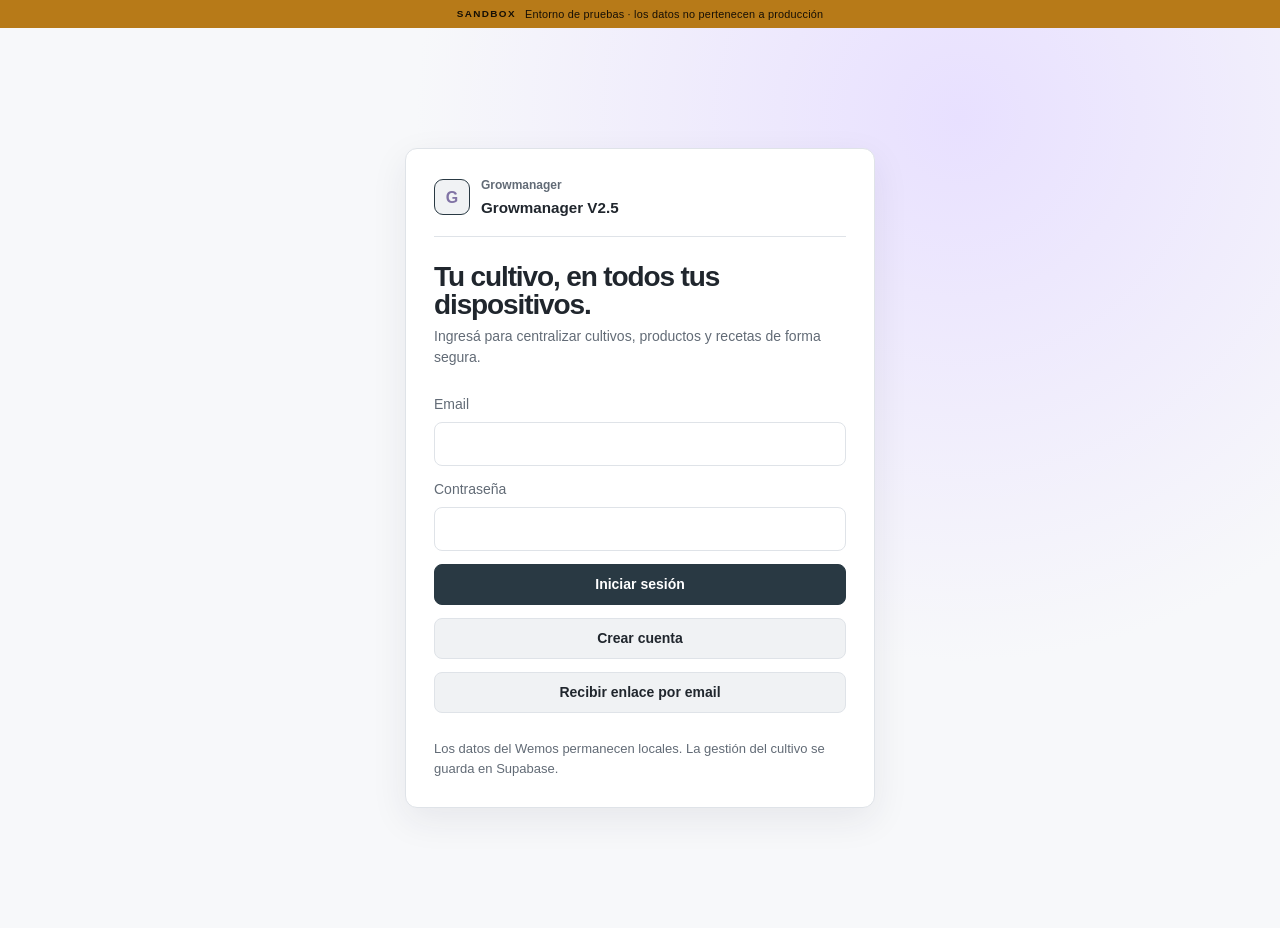
==== commit 7bd7d671: "Unify remaining sandbox surfaces with neutral UI" ====
--- a/index.html
+++ b/index.html
@@ -12,7 +12,7 @@
 <script src="sandbox-storage.js?v=1"></script>
 <script>document.documentElement.dataset.theme=localStorage.getItem("growmanager.theme")||"light"</script>
 <link rel="stylesheet" href="style.css?v=20260929-sandbox-ux1">
-<link rel="stylesheet" href="ui-foundations.css?v=20260930-phase2">
+<link rel="stylesheet" href="ui-foundations.css?v=20260930-phase3">
 </head>
 <body>
 <div class="sandbox-banner" role="status"><strong>SANDBOX</strong><span>Entorno de pruebas · los datos no pertenecen a producción</span></div>
@@ -21,7 +21,7 @@
 <div class="brand auth-brand">
 <div class="brand-mark">G</div>
 <div>
-<p class="eyebrow">GROWMANAGER</p>
+<p class="eyebrow">Growmanager</p>
 <h1>Growmanager V2.5</h1>
 </div>
 </div>
@@ -48,7 +48,7 @@
 <div class="brand">
 <div class="brand-mark">G</div>
 <div>
-<p class="eyebrow">GROWMANAGER</p>
+<p class="eyebrow">Growmanager</p>
 <h1 id="brandName">Proyecto</h1>
 </div>
 </div>
@@ -126,13 +126,13 @@
 <section id="sensorRecoveryPanel" class="sensor-recovery panel" hidden><div><strong id="sensorRecoveryTitle">El sensor no está respondiendo</strong><p id="sensorRecoveryText">Podés reiniciar el Wemos sin borrar su configuración.</p></div><button id="sensorRecoveryRestart" class="secondary-button" type="button" data-restart-device>Reiniciar Wemos</button></section>
 <div class="device-grid"><div class="detail"><span>Hora del Wemos</span><strong id="deviceTime">—:—</strong><small id="timeSync">Sin datos</small></div><div class="detail"><span>Dirección IP</span><strong id="deviceIp">—</strong></div><div class="detail"><span>Señal Wi-Fi</span><strong id="rssi">—</strong><small id="signalQuality"></small></div><div class="detail"><span>Tiempo activo</span><strong id="uptime">—</strong></div><div class="detail"><span>Sensor de suelo</span><strong id="soilStatus">Deshabilitado</strong></div></div>
 <div class="energy-compact-grid" data-dashboard-widget="energy"><div><span>Actual</span><strong id="dashPower">0 W</strong></div><div><span>Hoy</span><strong id="dashToday">0,00 kWh</strong></div><div><span>Costo hoy</span><strong id="dashCost">$ 0</strong></div></div><button class="text-button" data-view="energy">Ver detalle de energía →</button></div></details>
-<dialog id="dashboardCustomizerDialog" class="app-dialog"><form method="dialog" class="dialog-form dashboard-customizer-form"><div class="dialog-heading"><div><p class="eyebrow">TU INICIO</p><h3>Elegí qué querés ver</h3></div><button class="icon-button" value="cancel" aria-label="Cerrar">×</button></div><p class="form-intro">Podés ocultar paneles para dejar a mano solo la información que usás.</p><div id="dashboardWidgetChoices" class="dashboard-widget-choices"></div><div class="form-actions split"><button id="dashboardRestoreDefaults" class="text-button" type="button">Restaurar</button><button class="primary-button" value="default">Listo</button></div></form></dialog>
+<dialog id="dashboardCustomizerDialog" class="app-dialog"><form method="dialog" class="dialog-form dashboard-customizer-form"><div class="dialog-heading"><div><p class="eyebrow">Tu inicio</p><h3>Elegí qué querés ver</h3></div><button class="icon-button" value="cancel" aria-label="Cerrar">×</button></div><p class="form-intro">Podés ocultar paneles para dejar a mano solo la información que usás.</p><div id="dashboardWidgetChoices" class="dashboard-widget-choices"></div><div class="form-actions split"><button id="dashboardRestoreDefaults" class="text-button" type="button">Restaurar</button><button class="primary-button" value="default">Listo</button></div></form></dialog>
 </section>
 <section class="view" data-view-panel="lot"><button class="text-button" data-view="cultivation">← Cultivos</button><div id="lotContextRoot"></div></section>
 <section class="view" data-view-panel="cultivation">
 <div class="page-heading">
 <div>
-<p class="eyebrow">GESTIÓN LOCAL-FIRST</p>
+
 <h2>Cultivos</h2>
 <p class="subtle">Tus cultivos, espacios y tandas en un mismo lugar.</p>
 </div>
@@ -142,9 +142,9 @@
 </div>
 </section>
 <section class="view" data-view-panel="agenda">
-<div class="page-heading"><div><p class="eyebrow">PLANIFICACIÓN COLABORATIVA</p><h2>Agenda</h2><p class="subtle">Eventos y evolución nutricional sobre las fechas reales del cultivo.</p></div><button id="openAgendaEvent" class="primary-button" type="button">Nuevo evento</button></div>
+<div class="page-heading"><div><h2>Agenda</h2></div><button id="openAgendaEvent" class="primary-button" type="button">Nuevo evento</button></div>
 <div id="agendaMessage" class="message"></div>
-<nav class="agenda-face-switch" aria-label="Universo agenda"><button class="active" type="button" data-agenda-face="events">Calendario</button><button type="button" data-agenda-face="nutrition">Nutrición</button><button type="button" data-view="operations">Bitácora</button></nav>
+<div class="agenda-secondary"><button class="text-button active" type="button" data-agenda-face="events" hidden>Volver a Agenda</button><button class="text-button" type="button" data-agenda-face="nutrition">Nutrición →</button></div>
 <div class="agenda-book">
 <section class="agenda-face active" data-agenda-face-panel="events">
 <nav class="context-tabs" aria-label="Período de agenda"><button data-agenda-period="day">Hoy</button><button data-agenda-period="week">Semana</button><button class="active" data-agenda-period="month">Mes</button></nav><div id="agendaPeriodList" hidden></div>
@@ -159,7 +159,7 @@
 <section class="view" data-view-panel="recipes">
 <div class="page-heading">
 <div>
-<p class="eyebrow">INSUMOS Y DOSIS</p>
+<p class="eyebrow">Insumos y dosis</p>
 <h2>Sustratos e insumos</h2>
 <p class="subtle">Primero cargá los insumos; después combinalos en una receta de sustrato.</p>
 </div>
@@ -175,7 +175,7 @@
 </section>
 </section>
 <section class="view" data-view-panel="assistant">
-<div class="page-heading"><div><p class="eyebrow">GEMINI · ASISTENCIA SEGURA</p><h2>Asistente del cultivo</h2><p class="subtle">Consultá el proyecto activo y prepará registros sin perder el control.</p></div></div>
+<div class="page-heading"><div><p class="eyebrow">Gemini · asistencia segura</p><h2>Asistente del cultivo</h2><p class="subtle">Consultá el proyecto activo y prepará registros sin perder el control.</p></div></div>
 <div id="assistantMessage" class="message"></div>
 <section class="panel assistant-panel">
 <div id="assistantConversation" class="assistant-conversation" aria-live="polite"><article class="assistant-bubble assistant"><strong>Growmanager IA</strong><p>Puedo consultar cultivos, productos, recetas y agenda. Las modificaciones siempre necesitan tu confirmación.</p></article></div>
@@ -186,7 +186,7 @@
 <section class="view" data-view-panel="team">
 <div class="page-heading">
 <div>
-<p class="eyebrow">COLABORACIÓN SEGURA</p>
+<p class="eyebrow">Colaboración segura</p>
 <h2>Miembros</h2>
 <p class="subtle">Administrá quién accede a cada uno de tus proyectos y con qué permisos.</p>
 </div>
@@ -201,7 +201,7 @@
 <div class="team-summary-actions"><span id="teamCurrentRole" class="tag">—</span></div>
 </section>
 <form id="manageWorkspaceForm" class="panel form-panel workspace-manager" data-collapsible data-collapse-key="team-project-admin">
-<div class="section-heading"><div><p class="eyebrow">ADMINISTRACIÓN</p><h3>Editar o eliminar cultivo</h3></div></div>
+<div class="section-heading"><div><p class="eyebrow">Administración</p><h3>Editar o eliminar cultivo</h3></div></div>
 <label>Cultivo<select name="workspaceId" id="manageWorkspaceSelect" required></select></label>
 <label>Nombre<input name="name" maxlength="60" required></label>
 <p class="field-help">Solo aparecen los cultivos en los que sos Administrador.</p>
@@ -211,7 +211,7 @@
 <form id="inviteMemberForm" class="panel form-panel" data-collapsible data-collapse-key="team-invite" data-default-open="true">
 <div class="section-heading">
 <div>
-<p class="eyebrow">INVITACIÓN</p>
+<p class="eyebrow">Invitación</p>
 <h3>Sumar una persona</h3>
 </div>
 </div>
@@ -232,7 +232,7 @@
 <section class="panel" data-collapsible data-collapse-key="team-members" data-default-open="true">
 <div class="section-heading">
 <div>
-<p class="eyebrow">ACCESOS GLOBALES</p>
+<p class="eyebrow">Accesos globales</p>
 <h3>Personas y proyectos</h3>
 </div>
 </div>
@@ -243,7 +243,7 @@
 <section class="panel" data-collapsible data-collapse-key="team-invitations">
 <div class="section-heading">
 <div>
-<p class="eyebrow">PENDIENTES</p>
+<p class="eyebrow">Pendientes</p>
 <h3>Invitaciones</h3>
 </div>
 </div>
@@ -251,19 +251,19 @@
 </div>
 </section>
 <section id="platformAdminPanel" class="panel" hidden data-collapsible data-collapse-key="team-platform-admin">
-<div class="section-heading"><div><p class="eyebrow">ADMINISTRACIÓN GENERAL</p><h3>Usuarios de GrowManager</h3></div><span id="platformUserCount" class="tag">0 usuarios</span></div>
+<div class="section-heading"><div><p class="eyebrow">Administración general</p><h3>Usuarios de GrowManager</h3></div><span id="platformUserCount" class="tag">0 usuarios</span></div>
 <p class="field-help">Vista exclusiva del administrador general. Muestra registros y cantidad de proyectos, sin exponer contraseñas ni contenido privado.</p>
 <div id="platformUsersList" class="member-list"></div>
-<div class="section-heading admin-projects-heading"><div><p class="eyebrow">PANORAMA DE PROYECTOS</p><h3>Todos los proyectos</h3></div><span id="platformProjectCount" class="tag">0 proyectos</span></div>
+<div class="section-heading admin-projects-heading"><div><p class="eyebrow">Panorama de proyectos</p><h3>Todos los proyectos</h3></div><span id="platformProjectCount" class="tag">0 proyectos</span></div>
 <div id="platformProjectsList" class="member-list"></div>
 <form id="demoProjectForm" class="demo-project-form"><label>Copiar proyecto privado como muestra<select id="demoSourceWorkspace" name="sourceWorkspaceId" required></select></label><label>Nombre público<input name="name" value="GrowManager · Proyecto de muestra" maxlength="80" required></label><button class="secondary-button" type="submit">Crear nueva copia demo</button></form>
 </section>
 </section>
-<section id="operationsView" class="view" data-view-panel="operations"><div class="page-heading"><div><p class="eyebrow">TRAZABILIDAD DEL CULTIVO</p><h2>Bitácora</h2><p class="subtle">Todo lo realizado: riegos, podas, trasplantes, observaciones, incidentes y cambios del sistema.</p></div><button id="newOperationButton" class="primary-button" type="button">+ Nuevo registro</button></div><nav class="agenda-face-switch" aria-label="Universo agenda"><button type="button" data-view="agenda">Calendario</button><button class="active" type="button">Bitácora</button></nav><div id="operationsMessage" class="message"></div><section id="operationSummary" class="journal-summary"></section><section class="panel journal-panel" data-collapsible data-collapse-key="journal-records" data-default-open="true"><div class="section-heading"><div><p class="eyebrow">HISTORIAL</p><h3>Registros del cultivo</h3></div></div><div class="journal-toolbar"><label>Tipo<select id="operationFilter"><option value="all">Todo</option><option value="irrigation">Riegos</option><option value="activity">Actividades</option><option value="incident">Incidentes</option><option value="system">Sistema</option><option value="alerts">Alertas activas</option></select></label><label>Cultivo o lote<select id="operationRelation"><option value="all">Todos</option></select></label><label>Período<select id="operationPeriod"><option value="30">Últimos 30 días</option><option value="90">Últimos 90 días</option><option value="all">Todo el ciclo</option></select></label><input id="operationSearch" type="search" placeholder="Buscar poda, riego, receta…" aria-label="Buscar en la bitácora"></div><div id="operationList" class="operation-list"></div></section></section>
+<section id="operationsView" class="view" data-view-panel="operations"><div class="page-heading"><div><h2>Bitácora</h2><p class="subtle">Todo lo realizado: riegos, podas, trasplantes, observaciones, incidentes y cambios del sistema.</p></div><button id="newOperationButton" class="primary-button" type="button">+ Nuevo registro</button></div><button id="advancedOperationButton" class="text-button" type="button">Registro avanzado de bitácora</button><div id="operationsMessage" class="message"></div><section id="operationSummary" class="journal-summary"></section><section class="panel journal-panel" data-collapsible data-collapse-key="journal-records" data-default-open="true"><div class="section-heading"><div><p class="eyebrow">Historial</p><h3>Registros del cultivo</h3></div></div><div class="journal-toolbar"><label>Tipo<select id="operationFilter"><option value="all">Todo</option><option value="irrigation">Riegos</option><option value="activity">Actividades</option><option value="incident">Incidentes</option><option value="system">Sistema</option><option value="alerts">Alertas activas</option></select></label><label>Cultivo o lote<select id="operationRelation"><option value="all">Todos</option></select></label><label>Período<select id="operationPeriod"><option value="30">Últimos 30 días</option><option value="90">Últimos 90 días</option><option value="all">Todo el ciclo</option></select></label><input id="operationSearch" type="search" placeholder="Buscar poda, riego, receta…" aria-label="Buscar en la bitácora"></div><div id="operationList" class="operation-list"></div></section></section>
 <section class="view" data-view-panel="control">
 <div class="page-heading">
 <div>
-<p class="eyebrow">4 CANALES</p>
+<p class="eyebrow">4 canales</p>
 <h2>Control</h2>
 <p class="subtle">Operación manual y configuración del sistema Arduino.</p>
 </div>
@@ -283,7 +283,7 @@
 <section class="view" data-view-panel="energy">
 <div class="page-heading">
 <div>
-<p class="eyebrow">ESTIMACIÓN LOCAL</p>
+<p class="eyebrow">Estimación local</p>
 <h2>Energía</h2>
 <p class="subtle">Potencia nominal y tiempo de encendido de los relays.</p>
 </div>
@@ -328,7 +328,7 @@
 <section class="panel" data-collapsible data-collapse-key="energy-relays" data-default-open="true">
 <div class="section-heading">
 <div>
-<p class="eyebrow">SALIDAS</p>
+<p class="eyebrow">Salidas</p>
 <h3>Detalle eléctrico</h3>
 </div>
 </div>
@@ -338,7 +338,7 @@
 <form id="energyForm" class="panel form-panel" data-collapsible data-collapse-key="energy-settings">
 <div class="section-heading">
 <div>
-<p class="eyebrow">CONFIGURACIÓN LOCAL</p>
+<p class="eyebrow">Configuración local</p>
 <h3>Dispositivos y tarifa</h3>
 </div>
 </div>
@@ -352,7 +352,7 @@
 </div>
 </form>
 <section class="panel energy-note" data-collapsible data-collapse-key="energy-method">
-<div class="section-heading"><div><p class="eyebrow">CÓMO SE CALCULA</p><h3>Metodología</h3></div></div>
+<div class="section-heading"><div><p class="eyebrow">Cómo se calcula</p><h3>Metodología</h3></div></div>
 <p>El cálculo se basa en la potencia nominal configurada para cada dispositivo y en el tiempo que cada relay permanece encendido. No reemplaza un medidor eléctrico.</p>
 </section>
 <section class="panel danger-zone" data-collapsible data-collapse-key="energy-reset">
@@ -373,7 +373,7 @@
 <section class="view" data-view-panel="automation">
 <div class="page-heading">
 <div>
-<p class="eyebrow">REGLAS DEL WEMOS</p>
+<p class="eyebrow">Reglas del wemos</p>
 <h2>Automatización</h2>
 <p class="subtle">Los valores se guardan en el dispositivo.</p>
 </div>
@@ -384,7 +384,7 @@
 <section class="panel form-panel" data-collapsible data-collapse-key="automation-light" data-default-open="true">
 <div class="section-heading">
 <div>
-<p class="eyebrow">ILUMINACIÓN</p>
+<p class="eyebrow">Iluminación</p>
 <h3>Horario de luz</h3>
 </div>
 </div>
@@ -402,7 +402,7 @@
 <section class="panel form-panel" data-collapsible data-collapse-key="automation-temperature">
 <div class="section-heading">
 <div>
-<p class="eyebrow">TEMPERATURA</p>
+<p class="eyebrow">Temperatura</p>
 <h3>Rango automático</h3>
 </div>
 </div>
@@ -414,7 +414,7 @@
 </div>
 </section>
 <section class="panel form-panel" data-collapsible data-collapse-key="automation-ventilation">
-<div class="section-heading"><div><p class="eyebrow">VENTILACIÓN</p><h3>Control del cooler</h3></div></div>
+<div class="section-heading"><div><p class="eyebrow">Ventilación</p><h3>Control del cooler</h3></div></div>
 <div class="form-grid two">
 <label>Modo<select name="ventMode"><option value="interval">Solo intervalos</option><option value="temperature">Solo temperatura</option><option value="combined">Intervalos + emergencia</option></select></label>
 <label>Intervalo (minutos)<input name="ventInterval" type="number" min="1" max="1440" step="1" required></label>
@@ -431,7 +431,7 @@
 <section class="view" data-view-panel="hardware">
 <div class="page-heading">
 <div>
-<p class="eyebrow">ASIGNACIÓN DE PINES</p>
+<p class="eyebrow">Asignación de pines</p>
 <h2>Hardware</h2>
 <p class="subtle">Una salida física por dispositivo.</p>
 </div>
@@ -439,7 +439,7 @@
 <div id="hardwareMessage" class="message">
 </div>
 <form id="hardwareForm" class="panel form-panel" novalidate data-collapsible data-collapse-key="hardware-pins" data-default-open="true">
-<div class="section-heading"><div><p class="eyebrow">SALIDAS</p><h3>Asignación de dispositivos</h3></div></div>
+<div class="section-heading"><div><p class="eyebrow">Salidas</p><h3>Asignación de dispositivos</h3></div></div>
 <div id="hardwareFields" class="hardware-grid">
 </div>
 <div class="soil-row">
@@ -453,12 +453,12 @@
 <button class="primary-button" type="submit">Guardar asignación</button>
 </div>
 </form>
-<section class="panel" data-collapsible data-collapse-key="hardware-dht"><div class="section-heading"><div><p class="eyebrow">DIAGNÓSTICO DHT</p><h3>Salud del sensor ambiental</h3></div></div><div id="dhtDiagnostics" class="sensor-diagnostics"><p class="field-help">Cargando diagnóstico del sensor…</p></div><div id="dhtDiagnosticLog" class="sensor-diagnostic-log"></div></section>
+<section class="panel" data-collapsible data-collapse-key="hardware-dht"><div class="section-heading"><div><p class="eyebrow">Diagnóstico dht</p><h3>Salud del sensor ambiental</h3></div></div><div id="dhtDiagnostics" class="sensor-diagnostics"><p class="field-help">Cargando diagnóstico del sensor…</p></div><div id="dhtDiagnosticLog" class="sensor-diagnostic-log"></div></section>
 </section>
 <section class="view" data-view-panel="connection">
 <div class="page-heading">
 <div>
-<p class="eyebrow">RED LOCAL</p>
+<p class="eyebrow">Red local</p>
 <h2>Conexión</h2>
 <p class="subtle">Datos guardados solamente en este navegador.</p>
 </div>
@@ -466,7 +466,7 @@
 <div id="connectionMessage" class="message">
 </div>
 <form id="connectionForm" class="panel form-panel narrow" novalidate data-collapsible data-collapse-key="connection-device" data-default-open="true">
-<div class="section-heading"><div><p class="eyebrow">DISPOSITIVO</p><h3>Dirección local</h3></div></div>
+<div class="section-heading"><div><p class="eyebrow">Dispositivo</p><h3>Dirección local</h3></div></div>
 <label>Nombre amigable<input id="deviceName" name="deviceName" type="text" maxlength="40" required>
 </label>
 <label>IP o hostname<input id="deviceAddress" name="deviceAddress" type="text" autocomplete="off" spellcheck="false" required>
@@ -477,7 +477,7 @@
 <button id="testConnection" class="primary-button" type="submit">Guardar y probar</button>
 </div>
 </form>
-<section class="panel device-restart-panel" data-collapsible data-collapse-key="connection-restart"><div data-collapse-header><p class="eyebrow">RECUPERACIÓN</p><h3>Reiniciar dispositivo</h3><p>Reinicia el Wemos sin borrar horarios, pines ni automatizaciones guardadas.</p></div><button class="danger-button" type="button" data-restart-device>Reiniciar Wemos</button></section>
+<section class="panel device-restart-panel" data-collapsible data-collapse-key="connection-restart"><div data-collapse-header><p class="eyebrow">Recuperación</p><h3>Reiniciar dispositivo</h3><p>Reinicia el Wemos sin borrar horarios, pines ni automatizaciones guardadas.</p></div><button class="danger-button" type="button" data-restart-device>Reiniciar Wemos</button></section>
 </section>
 </main>
 <footer>
@@ -502,28 +502,28 @@
 <button data-view="team"><span data-ui-icon="users"></span><b>Proyectos y miembros</b><small>Accesos y administración</small></button>
 </div>
 <dialog id="quickRegisterDialog" class="app-dialog"><div class="dialog-form"><div class="dialog-heading"><div><h3>¿Qué querés hacer?</h3><p class="subtle">¿Qué hiciste? Elegí una tarea para registrarla.</p></div><button class="icon-button" value="cancel" type="button" aria-label="Cerrar">×</button></div><div class="quick-actions daily-type-grid"><button class="secondary-button" data-daily-type="irrigation">Riego</button><button class="secondary-button" data-daily-type="pruning">Poda</button><button class="secondary-button" data-daily-type="transplant">Trasplante</button><button class="secondary-button" data-daily-type="measurement">Medición</button><button class="secondary-button" data-daily-type="application">Aplicación</button><button class="secondary-button" data-daily-type="observation">Observación</button><button class="secondary-button" data-daily-type="incident">Incidente</button><button class="secondary-button" data-daily-type="stage_change">Cambio de etapa</button><button class="secondary-button" data-existing-action="event"><span data-ui-icon="calendar"></span><span><strong>Planificar un evento</strong><small>Abrir el calendario actual</small></span></button><button class="secondary-button" data-existing-action="assistant"><span data-ui-icon="spark"></span><span><strong>Escribir o dictar al asistente</strong><small>Revisar su propuesta antes de guardar</small></span></button></div><p id="registerRoleNote" class="field-help"></p></div></dialog>
-<dialog id="restartDeviceDialog" class="app-dialog"><div class="dialog-form"><div class="dialog-heading"><div><p class="eyebrow">REINICIO SEGURO</p><h3>¿Reiniciar el Wemos?</h3></div><button id="closeRestartDevice" class="icon-button" type="button">×</button></div><p class="dialog-copy">El dispositivo dejará de responder durante algunos segundos. La configuración guardada se conservará.</p><div class="form-actions split"><button id="cancelRestartDevice" class="secondary-button" type="button">Cancelar</button><button id="confirmRestartDevice" class="danger-button" type="button">Sí, reiniciar</button></div></div></dialog>
-</div>
-<button id="voiceAssistantButton" class="voice-fab" type="button" data-state="idle" aria-label="Abrir asistente" title="Arrastrá para mover · Tocá para abrir"><img src="assets/grow-agent-orb.png" alt="" draggable="false"><small id="voiceAssistantStatus"></small></button>
-<dialog id="projectHubDialog" class="app-dialog wide-dialog"><div class="dialog-form"><div class="dialog-heading"><div><p class="eyebrow">TUS ESPACIOS</p><h3>Elegí un proyecto</h3><p class="subtle">Solo aparecen los proyectos a los que tenés acceso.</p></div><button class="icon-button" type="button" value="cancel" aria-label="Cerrar">×</button></div><div id="projectHubList" class="project-hub-list"></div><section class="theme-accent-picker"><div><strong>Color de la interfaz</strong><small>Se aplica en tema claro y oscuro. El proyecto demo usa su color exclusivo.</small></div><div id="themeAccentOptions"><button type="button" data-accent="violet" aria-label="Violeta"></button><button type="button" data-accent="blue" aria-label="Azul"></button><button type="button" data-accent="teal" aria-label="Turquesa"></button><button type="button" data-accent="green" aria-label="Verde"></button><button type="button" data-accent="orange" aria-label="Naranja"></button></div></section><div class="project-app-tools"><div><strong>Aplicación</strong><small>La versión web se actualiza sola. En Android podés buscar una nueva APK.</small></div><div><button id="installPwaButton" class="secondary-button compact" type="button" hidden>Instalar web app</button><button id="checkAppUpdateButton" class="secondary-button compact" type="button">Buscar actualización</button></div></div><div class="form-actions project-hub-actions"><button id="startTourButton" class="secondary-button" type="button">? Recorrer la aplicación</button><span></span><button id="projectHubDemo" class="secondary-button" type="button">Abrir muestra</button><button id="projectHubNew" class="primary-button" type="button">+ Nuevo proyecto</button></div></div></dialog>
-<dialog id="welcomeWizardDialog" class="app-dialog onboarding-dialog"><form id="welcomeWizardForm" class="dialog-form"><div class="wizard-progress"><i class="active"></i><i></i><i></i></div><div class="dialog-heading"><div><p class="eyebrow">BIENVENIDO A GROWMANAGER</p><h3>Ya tenés un proyecto para explorar</h3></div></div><div class="welcome-demo-card"><span>◈</span><div><strong>GrowManager · Proyecto de muestra</strong><p>Te lo asignamos automáticamente en modo lectura para que veas cultivos, agenda, recetas y registros sin configurar nada. Es independiente y no da acceso a proyectos privados.</p></div></div><h4>¿Cómo querés comenzar?</h4><div class="onboarding-options welcome-options"><label><input type="radio" name="mode" value="demo" checked><span><b>Explorar la muestra</b><small>Recorré primero la herramienta y creá tu proyecto cuando quieras.</small></span></label><label><input type="radio" name="mode" value="base"><span><b>Crear proyecto base</b><small>Incluye espacios Vegetativo y Floración listos para editar.</small></span></label><label><input type="radio" name="mode" value="blank"><span><b>Crear desde cero</b><small>Comenzá con un proyecto completamente vacío.</small></span></label></div><label id="welcomeProjectName" hidden>Nombre de tu proyecto<input name="name" value="Mi cultivo" maxlength="80" required></label><div id="welcomeWizardMessage" class="message"></div><div class="form-actions split"><button id="welcomeSkipTour" class="secondary-button" type="button">Omitir guía</button><button class="primary-button" type="submit">Continuar y conocer la app</button></div></form></dialog>
+<dialog id="restartDeviceDialog" class="app-dialog"><div class="dialog-form"><div class="dialog-heading"><div><p class="eyebrow">Reinicio seguro</p><h3>¿Reiniciar el Wemos?</h3></div><button id="closeRestartDevice" class="icon-button" type="button">×</button></div><p class="dialog-copy">El dispositivo dejará de responder durante algunos segundos. La configuración guardada se conservará.</p><div class="form-actions split"><button id="cancelRestartDevice" class="secondary-button" type="button">Cancelar</button><button id="confirmRestartDevice" class="danger-button" type="button">Sí, reiniciar</button></div></div></dialog>
+</div>
+<button id="voiceAssistantButton" class="voice-fab" type="button" data-state="idle" aria-label="Abrir asistente" title="Abrir asistente"><img src="assets/grow-agent-orb.png" alt="" draggable="false"><small id="voiceAssistantStatus"></small></button>
+<dialog id="projectHubDialog" class="app-dialog wide-dialog"><div class="dialog-form"><div class="dialog-heading"><div><p class="eyebrow">Tus espacios</p><h3>Elegí un proyecto</h3><p class="subtle">Solo aparecen los proyectos a los que tenés acceso.</p></div><button class="icon-button" type="button" value="cancel" aria-label="Cerrar">×</button></div><div id="projectHubList" class="project-hub-list"></div><section class="theme-accent-picker"><div><strong>Color de identificación</strong><small>Identifica elementos del proyecto. La interfaz mantiene una base neutra.</small></div><div id="themeAccentOptions"><button type="button" data-accent="violet" aria-label="Violeta"></button><button type="button" data-accent="blue" aria-label="Azul"></button><button type="button" data-accent="teal" aria-label="Turquesa"></button><button type="button" data-accent="green" aria-label="Verde"></button><button type="button" data-accent="orange" aria-label="Naranja"></button></div></section><div class="project-app-tools"><div><strong>Aplicación</strong><small>La versión web se actualiza sola. En Android podés buscar una nueva APK.</small></div><div><button id="installPwaButton" class="secondary-button compact" type="button" hidden>Instalar web app</button><button id="checkAppUpdateButton" class="secondary-button compact" type="button">Buscar actualización</button></div></div><div class="form-actions project-hub-actions"><button id="startTourButton" class="secondary-button" type="button">? Recorrer la aplicación</button><span></span><button id="projectHubDemo" class="secondary-button" type="button">Abrir muestra</button><button id="projectHubNew" class="primary-button" type="button">+ Nuevo proyecto</button></div></div></dialog>
+<dialog id="welcomeWizardDialog" class="app-dialog onboarding-dialog"><form id="welcomeWizardForm" class="dialog-form"><div class="wizard-progress"><i class="active"></i><i></i><i></i></div><div class="dialog-heading"><div><p class="eyebrow">Bienvenido a growmanager</p><h3>Ya tenés un proyecto para explorar</h3></div></div><div class="welcome-demo-card"><span>◈</span><div><strong>GrowManager · Proyecto de muestra</strong><p>Te lo asignamos automáticamente en modo lectura para que veas cultivos, agenda, recetas y registros sin configurar nada. Es independiente y no da acceso a proyectos privados.</p></div></div><h4>¿Cómo querés comenzar?</h4><div class="onboarding-options welcome-options"><label><input type="radio" name="mode" value="demo" checked><span><b>Explorar la muestra</b><small>Recorré primero la herramienta y creá tu proyecto cuando quieras.</small></span></label><label><input type="radio" name="mode" value="base"><span><b>Crear proyecto base</b><small>Incluye espacios Vegetativo y Floración listos para editar.</small></span></label><label><input type="radio" name="mode" value="blank"><span><b>Crear desde cero</b><small>Comenzá con un proyecto completamente vacío.</small></span></label></div><label id="welcomeProjectName" hidden>Nombre de tu proyecto<input name="name" value="Mi cultivo" maxlength="80" required></label><div id="welcomeWizardMessage" class="message"></div><div class="form-actions split"><button id="welcomeSkipTour" class="secondary-button" type="button">Omitir guía</button><button class="primary-button" type="submit">Continuar y conocer la app</button></div></form></dialog>
 <dialog id="appTourDialog" class="app-dialog tour-dialog"><div class="dialog-form"><div class="wizard-progress" id="tourProgress"></div><div class="tour-copy"><span id="tourIcon">⌂</span><div><p class="eyebrow" id="tourEyebrow">RECORRIDO</p><h3 id="tourTitle">Inicio</h3><p id="tourDescription"></p></div></div><div class="dialog-actions"><button id="tourExit" class="secondary-button" type="button">Salir de la guía</button><span></span><button id="tourPrevious" class="secondary-button" type="button">Anterior</button><button id="tourNext" class="primary-button" type="button">Siguiente</button></div></div></dialog>
-<dialog id="onboardingDialog" class="app-dialog onboarding-dialog"><form id="onboardingForm" class="dialog-form"><div class="dialog-heading"><div><p class="eyebrow">PRIMEROS PASOS</p><h3>Prepará tu espacio en GrowManager</h3><p class="subtle">Podés empezar acompañado, desde cero o recorrer una demostración.</p></div><button id="closeOnboarding" class="icon-button" type="button" value="cancel" aria-label="Cerrar">×</button></div><div class="onboarding-options"><label><input type="radio" name="mode" value="base" checked><span><b>Proyecto base</b><small>Incluye un cultivo y espacios Vegetativo y Floración, listos para editar.</small></span></label><label><input type="radio" name="mode" value="blank"><span><b>Empezar de cero</b><small>Crea un proyecto vacío y te guía desde la sección Cultivo.</small></span></label><label><input type="radio" name="mode" value="demo"><span><b>Ver proyecto de muestra</b><small>Recorré datos reales anonimizados en modo lectura. Tu proyecto privado queda aislado.</small></span></label></div><label id="onboardingNameField">Nombre del proyecto<input name="name" value="Mi cultivo" maxlength="80" required></label><div id="onboardingMessage" class="message"></div><div class="form-actions"><button class="primary-button" type="submit">Continuar</button></div></form></dialog>
-<dialog id="voiceAssistantDialog" class="app-dialog voice-dialog"><div class="dialog-form"><div class="dialog-heading"><div><p class="eyebrow">ASISTENTE RÁPIDO</p><h3>Escribir, dictar o planificar</h3></div><button class="icon-button" type="button" onclick="document.getElementById('voiceAssistantDialog').close()">×</button></div><label>¿Qué necesitás registrar o consultar?<textarea id="voiceTranscript" rows="4" maxlength="2000" placeholder="Ej. Hoy regué las madres con la receta vegetativa, 4 litros, pH 6.2. Mañana revisar humedad."></textarea></label><p class="field-help">Podés pegar un texto completo o dictarlo. Nada se guarda hasta que confirmes.</p><div id="voiceAssistantError" class="message error" hidden></div><section id="voiceProposal" class="assistant-proposal" hidden></section><div class="dialog-actions voice-actions"><button id="cancelVoiceAction" class="secondary-button" type="button">Cancelar</button><button id="dictateVoiceText" class="secondary-button" type="button">🎙 Dictar</button><button id="processVoiceText" class="secondary-button" type="button">Consultar IA</button><button id="confirmVoiceAction" class="primary-button" type="button" disabled>Confirmar y guardar</button></div></div></dialog>
-<dialog id="dailyRecordDialog" class="app-dialog"><form id="dailyRecordForm" class="dialog-form"><div class="dialog-heading"><div><h3>Registrar lo realizado</h3><p class="subtle">Se guardará en el historial de la tanda.</p></div><button id="closeDailyRecord" class="icon-button" type="button" aria-label="Cerrar registro">×</button></div><label>Qué hiciste<select name="type"></select></label><label>Tanda<select name="lotId" required></select></label><label>Cuándo<input name="at" type="datetime-local" required></label><fieldset id="dailyWaterFields" class="form-grid two"><legend>Datos del riego (opcionales)</legend><label>Agua (L)<input name="waterLiters" type="number" min="0.001" step="0.001"></label><label>pH<input name="ph" type="number" min="0" max="14" step="0.01"></label><label>EC (mS/cm)<input name="ec" type="number" min="0" step="0.001"></label></fieldset><label>Notas<textarea name="notes" rows="3" maxlength="1200" placeholder="Qué hiciste o qué observaste"></textarea></label><p class="field-help">Si ya lo planificaste en Agenda, marcá ese evento como realizado para evitar registrarlo dos veces.</p><p id="dailyRecordMessage" role="status" class="field-help"></p><button type="submit" class="primary-button">Guardar registro</button></form></dialog>
-<dialog id="operationDialog" class="app-dialog"><form id="operationForm" class="dialog-form"><div class="dialog-heading"><div><p class="eyebrow">NUEVO REGISTRO</p><h3>Actividad o incidente</h3></div><button id="closeOperationDialog" class="icon-button" type="button">×</button></div><div class="form-grid two"><label>Tipo<select name="kind"><option value="activity">Actividad</option><option value="incident">Incidente</option></select></label><label>Categoría<select name="category"><option value="general">General</option><option value="irrigation">Riego</option><option value="transplant">Trasplante</option><option value="pruning">Poda</option><option value="pests">Plagas</option><option value="fungus">Hongos</option><option value="lighting">Iluminación</option><option value="maintenance">Mantenimiento</option><option value="power">Electricidad</option></select></label><label>Cultivo<select id="operationCultivation" name="cultivationId"><option value="">General del proyecto</option></select></label><label>Lote<select id="operationLot" name="lotId"><option value="">Sin lote específico</option></select></label><label>Fecha y hora<input id="operationOccurredAt" name="occurredAt" type="datetime-local" required></label><label>Importancia<select name="severity"><option value="info">Informativa</option><option value="warning">Advertencia</option><option value="critical">Crítica</option></select></label></div><label>Título<input name="title" maxlength="120" required></label><label>Detalle<textarea name="description" maxlength="1200" rows="4"></textarea></label><div class="form-actions split"><button class="secondary-button" type="button" onclick="document.getElementById('operationDialog').close()">Cancelar</button><button class="primary-button" type="submit">Guardar en Supabase</button></div></form></dialog>
+<dialog id="onboardingDialog" class="app-dialog onboarding-dialog"><form id="onboardingForm" class="dialog-form"><div class="dialog-heading"><div><p class="eyebrow">Primeros pasos</p><h3>Prepará tu espacio en GrowManager</h3><p class="subtle">Podés empezar acompañado, desde cero o recorrer una demostración.</p></div><button id="closeOnboarding" class="icon-button" type="button" value="cancel" aria-label="Cerrar">×</button></div><div class="onboarding-options"><label><input type="radio" name="mode" value="base" checked><span><b>Proyecto base</b><small>Incluye un cultivo y espacios Vegetativo y Floración, listos para editar.</small></span></label><label><input type="radio" name="mode" value="blank"><span><b>Empezar de cero</b><small>Crea un proyecto vacío y te guía desde la sección Cultivo.</small></span></label><label><input type="radio" name="mode" value="demo"><span><b>Ver proyecto de muestra</b><small>Recorré datos reales anonimizados en modo lectura. Tu proyecto privado queda aislado.</small></span></label></div><label id="onboardingNameField">Nombre del proyecto<input name="name" value="Mi cultivo" maxlength="80" required></label><div id="onboardingMessage" class="message"></div><div class="form-actions"><button class="primary-button" type="submit">Continuar</button></div></form></dialog>
+<dialog id="voiceAssistantDialog" class="app-dialog voice-dialog"><div class="dialog-form"><div class="dialog-heading"><div><p class="eyebrow">Asistente rápido</p><h3>Escribir, dictar o planificar</h3></div><button class="icon-button" type="button" onclick="document.getElementById('voiceAssistantDialog').close()">×</button></div><label>¿Qué necesitás registrar o consultar?<textarea id="voiceTranscript" rows="4" maxlength="2000" placeholder="Ej. Hoy regué las madres con la receta vegetativa, 4 litros, pH 6.2. Mañana revisar humedad."></textarea></label><p class="field-help">Podés pegar un texto completo o dictarlo. Nada se guarda hasta que confirmes.</p><div id="voiceAssistantError" class="message error" hidden></div><section id="voiceProposal" class="assistant-proposal" hidden></section><div class="dialog-actions voice-actions"><button id="cancelVoiceAction" class="secondary-button" type="button">Cancelar</button><button id="dictateVoiceText" class="secondary-button" type="button">🎙 Dictar</button><button id="processVoiceText" class="secondary-button" type="button">Consultar IA</button><button id="confirmVoiceAction" class="primary-button" type="button" disabled>Confirmar y guardar</button></div></div></dialog>
+<dialog id="dailyRecordDialog" class="app-dialog"><form id="dailyRecordForm" class="dialog-form"><div class="dialog-heading"><div><h3>Registrar lo realizado</h3><p class="subtle">Se guardará en el historial de la tanda.</p></div><button id="closeDailyRecord" class="icon-button" type="button" aria-label="Cerrar registro">×</button></div><label>Qué hiciste<select name="type"></select></label><label>Tanda<select name="lotId" required></select></label><label id="dailyPlanLabel">Plan relacionado<select name="eventId"></select></label><label>Cuándo<input name="at" type="datetime-local" required></label><fieldset id="dailyWaterFields" class="form-grid two"><legend>Datos del riego</legend><label>Agua total de la tanda (L)<input name="waterLiters" type="number" min="0.001" step="0.001"></label><label>pH<input name="ph" type="number" min="0" max="14" step="0.01"></label><label>EC (mS/cm)<input name="ec" type="number" min="0" step="0.001"></label><label>Receta<select name="recipeId"><option value="">Sin receta</option></select></label></fieldset><label>Notas<textarea name="notes" rows="3" maxlength="1200" placeholder="Qué hiciste o qué observaste"></textarea></label><p id="dailyRecordMessage" role="status" class="field-help"></p><button type="submit" class="primary-button">Guardar registro</button></form></dialog>
+<dialog id="operationDialog" class="app-dialog"><form id="operationForm" class="dialog-form"><div class="dialog-heading"><div><p class="eyebrow">Nuevo registro</p><h3>Actividad o incidente</h3></div><button id="closeOperationDialog" class="icon-button" type="button">×</button></div><div class="form-grid two"><label>Tipo<select name="kind"><option value="activity">Actividad</option><option value="incident">Incidente</option></select></label><label>Categoría<select name="category"><option value="general">General</option><option value="irrigation">Riego</option><option value="transplant">Trasplante</option><option value="pruning">Poda</option><option value="pests">Plagas</option><option value="fungus">Hongos</option><option value="lighting">Iluminación</option><option value="maintenance">Mantenimiento</option><option value="power">Electricidad</option></select></label><label>Cultivo<select id="operationCultivation" name="cultivationId"><option value="">General del proyecto</option></select></label><label>Lote<select id="operationLot" name="lotId"><option value="">Sin lote específico</option></select></label><label>Fecha y hora<input id="operationOccurredAt" name="occurredAt" type="datetime-local" required></label><label>Importancia<select name="severity"><option value="info">Informativa</option><option value="warning">Advertencia</option><option value="critical">Crítica</option></select></label></div><label>Título<input name="title" maxlength="120" required></label><label>Detalle<textarea name="description" maxlength="1200" rows="4"></textarea></label><div class="form-actions split"><button class="secondary-button" type="button" onclick="document.getElementById('operationDialog').close()">Cancelar</button><button class="primary-button" type="submit">Guardar registro</button></div></form></dialog>
 <dialog id="agendaEventDialog" class="app-dialog wide-dialog">
 <form id="agendaEventForm" class="dialog-form">
-<div class="dialog-heading"><div><p class="eyebrow">AGENDA</p><h3 id="agendaDialogTitle">Nuevo evento</h3></div><button id="closeAgendaEvent" class="icon-button" type="button" aria-label="Cerrar">×</button></div>
+<div class="dialog-heading"><div><p class="eyebrow">Agenda</p><h3 id="agendaDialogTitle">Nuevo evento</h3></div><button id="closeAgendaEvent" class="icon-button" type="button" aria-label="Cerrar">×</button></div>
 <input name="id" type="hidden"><div class="form-grid two"><label>Título<input name="title" maxlength="100" required></label><label>Categoría<select name="eventType" required><option value="irrigation">Riego</option><option value="transplant">Trasplante</option><option value="cuttings">Esquejado</option><option value="pruning">Poda</option><option value="fertilization">Fertilización</option><option value="pests">Control de plagas</option><option value="fungus">Control de hongos</option><option value="lighting">Cambio de iluminación</option><option value="cleaning">Limpieza</option><option value="harvest">Cosecha</option><option value="maintenance">Mantenimiento</option><option value="other">Otro</option></select></label><label>Inicio<input name="startsAt" type="datetime-local" required></label><label>Fin<input name="endsAt" type="datetime-local" required></label><label>Cultivo<select name="cultivationId"></select></label><label>Lote<select name="lotId"></select></label><label>Prioridad<select name="priority"><option value="low">Baja</option><option value="normal">Normal</option><option value="high">Alta</option><option value="urgent">Urgente</option></select></label><label>Estado<select name="status"><option value="pending">Pendiente</option><option value="accepted">Aceptada</option><option value="in_progress">En curso</option><option value="completed">Completada</option><option value="cancelled">Cancelada</option></select></label><label>Repetición<select name="recurrence"><option value="none">No repetir</option><option value="daily">Diaria</option><option value="weekly">Semanal</option><option value="monthly">Mensual</option></select></label></div>
 <div class="form-grid two agenda-people"><label>Responsables<select name="assignees" multiple size="4"></select><small>Podés seleccionar varios.</small></label><label>Participantes<select name="participants" multiple size="4"></select><small>Miembros informados, sin responsabilidad asignada.</small></label></div><label>Descripción<textarea name="description" maxlength="1000" rows="3"></textarea></label>
 <section id="agendaHistorySection" class="agenda-history" hidden><strong>Historial</strong><div id="agendaHistory"></div></section>
-<div class="dialog-actions"><button id="archiveAgendaEvent" class="secondary-button" type="button" hidden>Archivar</button><button id="deleteAgendaEvent" class="danger-button" type="button" hidden>Eliminar definitivamente</button><button id="googleAgendaEvent" class="secondary-button" type="button" hidden>Google Calendar</button><span></span><button id="closeAgendaEventBottom" class="secondary-button" type="button">Cancelar</button><button class="primary-button" type="submit">Guardar evento</button></div>
+<div class="dialog-actions"><button id="archiveAgendaEvent" class="secondary-button" type="button" hidden>Archivar</button><button id="deleteAgendaEvent" class="danger-button" type="button" hidden>Eliminar definitivamente</button><button id="executeAgendaEvent" type="button" class="primary-button" hidden>Realizar riego</button><button id="googleAgendaEvent" class="secondary-button" type="button" hidden>Google Calendar</button><span></span><button id="closeAgendaEventBottom" class="secondary-button" type="button">Cancelar</button><button class="primary-button" type="submit">Guardar evento</button></div>
 </form>
 </dialog>
 <dialog id="environmentHistoryDialog" class="app-dialog environment-dialog">
 <div class="dialog-form">
-<div class="dialog-heading"><div><p class="eyebrow">AMBIENTE · ÚLTIMAS 24 HORAS</p><h3 id="environmentHistoryTitle">Temperatura y humedad</h3></div><button class="icon-button" type="button" value="cancel" aria-label="Cerrar">×</button></div>
+<div class="dialog-heading"><div><p class="eyebrow">Ambiente · últimas 24 horas</p><h3 id="environmentHistoryTitle">Temperatura y humedad</h3></div><button class="icon-button" type="button" value="cancel" aria-label="Cerrar">×</button></div>
 <div id="environmentHistoryStats" class="environment-stats"></div>
 <div id="environmentHistoryChart" class="environment-chart" role="img" aria-label="Gráfico histórico"></div>
 <div class="environment-legend"><span class="temperature-line">Temperatura °C</span><span class="humidity-line">Humedad %</span></div>
@@ -534,7 +534,7 @@
 <div class="dialog-form">
 <div class="dialog-heading">
 <div>
-<p class="eyebrow">MIGRACIÓN SEGURA</p>
+<p class="eyebrow">Migración segura</p>
 <h3>Datos locales encontrados</h3>
 </div>
 </div>
@@ -558,7 +558,7 @@
 </script>
 <script src="cultivo-db.js" defer>
 </script>
-<script src="cultivo-repository.js?v=20260930-phase2" defer>
+<script src="cultivo-repository.js?v=20260930-phase21" defer>
 </script>
 <script src="cultivo-migration.js" defer>
 </script>
@@ -567,27 +567,27 @@
 <script src="ui-sections.js?v=20260928-collapse1" defer></script>
 <script src="dashboard-customizer.js?v=20260929-sandbox1" defer></script>
 <script src="app-update.js?v=20260928-app2" defer></script>
-<script src="onboarding-tour.js?v=20260930-phase2" defer></script>
-<script src="agenda.js?v=20260930-phase2" defer></script>
-<script src="operations.js?v=20260930-phase2" defer></script>
-<script src="cultivation.js?v=20260930-phase2" defer>
+<script src="onboarding-tour.js?v=20260930-phase21" defer></script>
+<script src="agenda.js?v=20260930-phase21" defer></script>
+<script src="operations.js?v=20260930-phase21" defer></script>
+<script src="cultivation.js?v=20260930-phase21" defer>
 </script>
 <script src="products.js" defer>
 </script>
 <script src="recipes.js?v=20260929-sandbox-ux1" defer>
 </script>
-<script src="nutrition-calendar.js?v=20260924-agenda4" defer></script>
+<script src="nutrition-calendar.js?v=20260930-phase21" defer></script>
 <script src="assistant.js?v=20260927-journal1" defer></script>
-<script src="voice-assistant.js?v=20260927-text1" defer></script>
+<script src="voice-assistant.js?v=20260930-phase21" defer></script>
 <script src="energy.js" defer>
 </script>
 <script src="environment-history.js?v=20260925-diagnostics1" defer></script>
 <script src="auth.js?v=20260927-public5" defer>
 </script>
-<script src="daily-models.js?v=20260930-phase2" defer></script><script src="daily.js?v=20260930-phase2" defer></script>
-<script src="today-models.js?v=20260930-phase2" defer></script>
-<script src="today.js?v=20260930-phase2" defer></script>
-<script src="app.js?v=20260930-phase2" defer>
+<script src="daily-models.js?v=20260930-phase21" defer></script><script src="daily.js?v=20260930-phase21" defer></script>
+<script src="today-models.js?v=20260930-phase21" defer></script>
+<script src="today.js?v=20260930-phase21" defer></script>
+<script src="app.js?v=20260930-phase21" defer>
 </script>
 </body>
 </html>
--- a/ui-foundations.css
+++ b/ui-foundations.css
@@ -48,3 +48,69 @@
 .section-collapse-button{min-width:44px;min-height:44px;font-size:12px}
 @media(max-width:760px){main{padding-left:16px;padding-right:16px}}
 .daily-type-grid{grid-template-columns:repeat(2,minmax(0,1fr))}.daily-type-grid button{justify-content:center}.daily-type-grid [data-existing-action]{grid-column:1/-1}#dailyWaterFields{border:1px solid var(--border);padding:16px;border-radius:12px}.timeline-date{margin:24px 0 8px;font-size:14px;color:var(--text-muted)}.operation-list{border-left:2px solid var(--border);padding-left:16px}.agenda-event-actions small{display:block;max-width:180px;color:var(--text-muted)}.lot-context-content>.primary-button{margin-bottom:24px}
+/* F2.1: compact navigation, readable history and a docked assistant. */
+.content-shell{width:100%;max-width:1440px;min-width:0;margin-inline:auto}
+[data-view-panel="agenda"]>.page-heading{margin:16px 0 8px;align-items:center}
+.agenda-secondary{display:flex;justify-content:flex-end;gap:8px}.agenda-secondary .text-button{font-size:13px;min-height:36px}
+[data-view-panel="agenda"] .context-tabs{margin:0 0 12px;grid-template-columns:repeat(3,1fr);max-width:540px}
+#agendaPeriodList>.section-heading{margin:8px 0;align-items:center}#agendaPeriodList>.section-heading h3{font-size:16px}
+.agenda-seven-days{display:grid;gap:8px}.agenda-week-day{padding:12px 0;border-top:1px solid var(--border)}.agenda-week-day h4{margin:0 0 8px;font-size:14px;text-transform:capitalize}.agenda-week-day>.field-help{font-size:12px}.agenda-event-card{box-shadow:none}.agenda-event-icon .ui-icon{width:22px;height:22px}
+#operationsView{max-width:1040px;margin-inline:auto}#operationsView>.page-heading{margin-bottom:12px}#operationsView>.page-heading .subtle{display:none}#operationsView .journal-panel{padding:0;border:0;background:transparent;box-shadow:none}#operationsView .journal-panel>.section-heading{display:none}
+#operationSummary{display:flex;gap:8px;overflow:auto;margin:8px 0 12px}#operationSummary>button{display:flex;align-items:center;gap:8px;flex:0 0 auto;min-height:40px;padding:6px 12px;background:transparent;border:1px solid var(--border);border-radius:8px}#operationSummary strong{font-size:14px}#operationSummary small{display:none}
+.journal-toolbar{gap:8px;margin-bottom:12px}.journal-toolbar input,.journal-toolbar select{min-height:40px}.journal-toolbar label{font-size:12px}
+#operationList{max-width:860px;padding-left:16px}#operationList .operation-row{border:0;border-bottom:1px solid var(--border);border-radius:0;background:transparent;box-shadow:none;padding:12px 0}#operationList .type-chip{padding:0;background:none;border:0;font-size:12px;color:var(--text-muted)}#operationList .journal-meta span{background:none;padding:0}#operationList h3{font-size:16px}#operationList p{font-size:14px}.timeline-date{margin:16px 0 4px}
+.cultivation-hero .cultivation-metrics>span{background:none;border:0;padding:0}.cultivation-metrics{gap:16px}.space-card .eyebrow,.cultivation-hero .eyebrow{font-size:12px;letter-spacing:0;text-transform:none}.lot-card{background:transparent}.lot-nutrition-profile{color:var(--text-muted);font-size:12px}
+.tanda-summary{padding:12px 0;border-bottom:1px solid var(--border);font-size:14px;line-height:1.6}.tanda-history-row{padding:12px 0;border-bottom:1px solid var(--border)}.tanda-history-row strong{display:block;margin:4px 0}.tanda-history-row small{color:var(--text-muted)}
+.voice-fab{position:relative!important;inset:auto!important;width:44px!important;height:44px!important;min-width:44px;flex:0 0 44px;filter:none!important;animation:none!important;transform:none!important;box-shadow:none!important;margin:0;z-index:auto;touch-action:auto;cursor:pointer}.voice-fab img{filter:saturate(.65)}.voice-fab small{display:none}.sidebar .brand{flex-wrap:wrap}.mobile-header{flex-wrap:wrap;gap:8px}.mobile-header>.brand{flex:1;min-width:150px}.mobile-header .mini-status{order:5;margin:0;font-size:11px}.mobile-header>.voice-fab{order:3}.mobile-header .theme-mobile{order:2}
+@media(min-width:920px){.today-layout{grid-template-columns:minmax(0,1.35fr) minmax(300px,1fr);gap:24px 32px}.content-shell{padding:24px 32px 48px}.agenda-seven-days{grid-template-columns:repeat(2,minmax(0,1fr))}.today-heading{margin-bottom:16px}}
+@media(max-width:760px){.content-shell{padding-bottom:calc(88px + env(safe-area-inset-bottom))}.journal-toolbar{display:grid;grid-template-columns:1fr 1fr}.journal-toolbar input{grid-column:1/-1}.agenda-event-card{padding:12px;gap:8px}.agenda-event-actions{width:100%;justify-content:flex-end}#advancedOperationButton{font-size:12px}.today-section{min-width:0}}
+
+/* F3: shared presentation for the remaining product surfaces. */
+html:root:not([data-theme="light"]),html:root:not([data-theme="light"])[data-accent]{--bg:#141719;--surface:#1c2023;--surface-secondary:#252b2f;--border:#394147;--text:#f1f3f4;--text-muted:#aab4bc;--primary:#c5d2d9;--primary-light:#d3dce1;--primary-soft:#303c43}
+html:root body,html:root .auth-gate{background:var(--bg)}
+html:root .panel,html:root .auth-card,html:root .control-card,html:root .metric-card,html:root .cultivation-hero{background:var(--surface);box-shadow:none}
+html:root .brand-mark{box-shadow:none}
+.eyebrow,.workspace-picker,.nutrition-week-label,.tour-copy .eyebrow{letter-spacing:0;text-transform:none;font-weight:600;color:var(--text-muted)}
+html:root .primary-button{background:var(--primary);color:var(--bg);box-shadow:none;border-radius:8px}
+html:root[data-theme="light"] .primary-button{color:#fff}
+.secondary-button,.danger-button,.text-button{border-radius:8px;box-shadow:none}
+input:not([type="checkbox"]):not([type="radio"]),select,textarea{background:var(--surface);color:var(--text);border:1px solid var(--border)}
+.dialog-form label,.auth-form label,.assistant-form>label,.workspace-manager label{font-size:.875rem;line-height:1.5}
+.app-dialog{border-radius:12px;box-shadow:0 16px 48px #0004;max-height:calc(100dvh - 24px)}
+.app-dialog::backdrop{background:#10182099;backdrop-filter:blur(2px)}
+.dialog-heading h3{font-size:1.25rem;line-height:1.3}.dialog-copy{font-size:.9375rem;line-height:1.6}
+.dialog-actions,.form-actions{gap:8px;flex-wrap:wrap}.dialog-form fieldset{min-width:0}
+.empty-state{padding:32px 16px;background:transparent;box-shadow:none}.empty-state p{font-size:.875rem;line-height:1.6}.empty-icon{border-radius:10px}
+.message{border-radius:8px;font-size:.875rem;line-height:1.5;box-shadow:none}.message.info{color:var(--text-muted)}
+/* Nutrition and the recipe / supply library retain their existing grids. */
+.nutrition-week{background:var(--surface);border-radius:10px;box-shadow:none}.nutrition-week.is-current{outline:2px solid var(--text-muted)}
+.nutrition-week-label{color:var(--text);font-size:.8125rem}.nutrition-week-label b,.nutrition-status{font-size:.75rem}
+.nutrition-card-main{padding:16px}.nutrition-card-main>small,.nutrition-stage-pair span,.nutrition-targets,.nutrition-actual-select{font-size:.8125rem}
+.nutrition-stage-pair strong{font-size:.875rem;line-height:1.5}.nutrition-legend span{background:transparent;color:var(--text-muted);font-size:.75rem}
+.nutrition-detail-grid>div,.recipe-targets>div{padding:12px 0;border:0;border-bottom:1px solid var(--border);border-radius:0;background:transparent}
+.nutrition-detail-grid span,.recipe-targets span,.recipe-targets small{font-size:.8125rem}.nutrition-detail-grid p{font-size:.875rem}
+.nutrition-date-summary{background:transparent;border:0;border-bottom:1px solid var(--border);border-radius:0;padding:8px 0}.nutrition-date-summary span,.nutrition-date-summary strong{font-size:.8125rem}
+.recipe-guide{background:transparent;border:0;padding:0 0 16px}.recipe-steps span{background:transparent;border:0;border-bottom:2px solid var(--border);border-radius:0}.recipe-steps .done b{background:var(--primary-soft);color:var(--text)}
+.recipe-card:hover{transform:none}.recipe-library details{border:0;border-bottom:1px solid var(--border);border-radius:0;background:transparent}
+.recipe-library summary{padding:16px 0;font-weight:600}.recipe-library-row{padding:16px 0}.recipe-library-row p,.recipe-library-row small,.product-card>div:first-child>p,.recipe-card>p{font-size:.8125rem;line-height:1.5}
+.recipe-item-row,.supply-row{padding:16px 0;border:0;border-bottom:1px solid var(--border);border-radius:0}.recipe-detail .panel{border:0;padding:16px 0;background:transparent}
+/* Chat: distinguish speakers without nested cards or saturated surfaces. */
+.assistant-panel{margin-inline:auto;border:0;background:transparent;padding:0}.assistant-conversation{gap:20px;padding:8px 0}
+.assistant-bubble{max-width:min(85%,680px);background:transparent;border:0;border-radius:0;padding:8px 0}
+.assistant-bubble.user{background:var(--surface-secondary);border:0;border-radius:12px;padding:12px 16px}
+.assistant-bubble strong{color:var(--text-muted);font-size:.8125rem}.assistant-bubble p{font-size:.9375rem;line-height:1.65;overflow-wrap:anywhere}
+.assistant-proposal{background:transparent;border:0;border-left:3px solid var(--border);border-radius:0;padding:12px 16px}.assistant-proposal p{font-size:.875rem;line-height:1.6}
+.assistant-form{padding-top:16px}.assistant-form-actions span{font-size:.8125rem}
+/* Projects, membership, first run and ordinary administration. */
+.workspace-picker{font-size:.8125rem}.workspace-picker select,.mobile-project-bar select{min-height:44px;font-size:.875rem}.workspace-picker small{font-size:.75rem}
+.project-hub-card{background:transparent;border-radius:8px;padding:16px 12px}.project-hub-card.active,.project-hub-card:hover{background:var(--surface-secondary);border-color:var(--text-muted)}
+.project-hub-card>span:nth-child(2){min-width:0;overflow-wrap:anywhere}.project-hub-card small,.project-hub-card>b{font-size:.8125rem}
+.member-row,.member-person{background:transparent;border:0;border-bottom:1px solid var(--border);border-radius:0;padding:16px 0}.member-person-head{flex-wrap:wrap}.member-person-head>div{min-width:0;overflow-wrap:anywhere}
+.member-row small,.member-access strong,.demo-project-form label{font-size:.8125rem}.member-accesses{gap:12px}
+.project-app-tools,.welcome-demo-card{background:transparent;border:0;border-bottom:1px solid var(--border);border-radius:0;padding:16px 0}.project-app-tools small,.welcome-demo-card p{font-size:.8125rem;line-height:1.6}
+.onboarding-options span{background:transparent;border-radius:8px}.onboarding-options input:checked+span{background:var(--surface-secondary);border-color:var(--text-muted);box-shadow:none}.onboarding-options input:focus-visible+span{outline:3px solid #4784b5;outline-offset:3px}.onboarding-options small{font-size:.8125rem}
+.auth-card{border-radius:12px}.auth-card h2{font-size:1.75rem}.auth-note{font-size:.8125rem}.tour-copy p:last-child{font-size:.8125rem;line-height:1.6}
+@media(max-width:760px){.recipe-detail-heading,.member-row{flex-wrap:wrap}.recipe-detail-heading>div,.member-row>div{min-width:0}.recipe-library-toolbar{grid-template-columns:1fr}.recipe-item-row,.supply-row{grid-template-columns:minmax(0,1fr) minmax(0,1fr)}.recipe-item-row label:first-child,.supply-row label:first-child{grid-column:1/-1}.nutrition-toolbar label{min-width:0}.nutrition-grid{grid-template-columns:minmax(0,1fr)}.project-hub-list{grid-template-columns:minmax(0,1fr)}.assistant-bubble{max-width:95%}.onboarding-options{grid-template-columns:1fr}.project-hub-actions{grid-template-columns:1fr}.recipe-targets{grid-template-columns:repeat(2,minmax(0,1fr))}}
+/* Existing accent choice is reserved for identity icons. */
+:root{--identity-accent:#8073a5}:root[data-accent="blue"]{--identity-accent:#5080b8}:root[data-accent="teal"]{--identity-accent:#32948c}:root[data-accent="green"]{--identity-accent:#4c9160}:root[data-accent="orange"]{--identity-accent:#b97c44}:root[data-accent="demo"]{--identity-accent:#2494a0}
+.brand-mark,.project-hub-icon,.recipe-symbol,.empty-icon,.tour-copy>span{color:var(--identity-accent);background:var(--surface-secondary)}
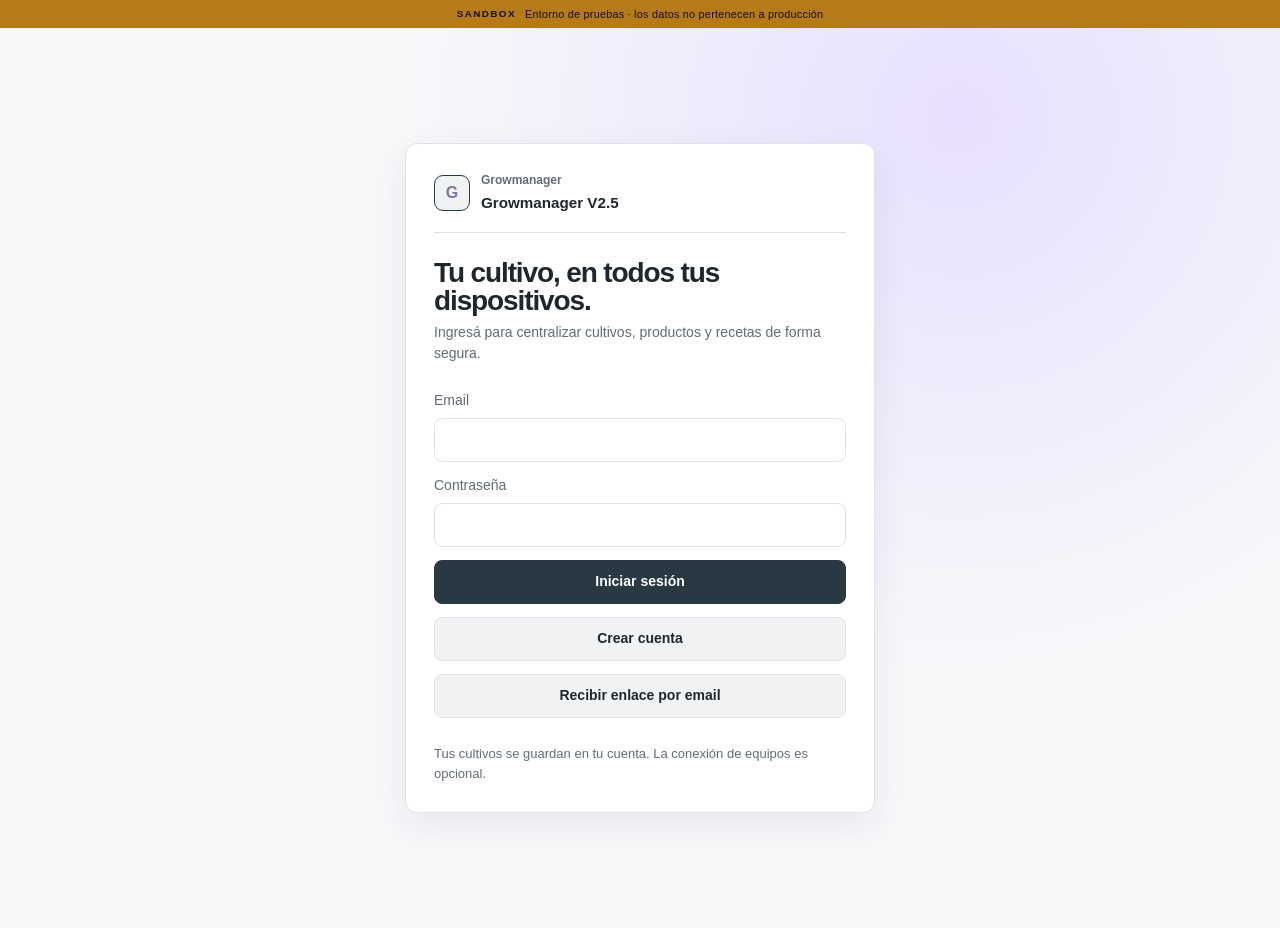
==== commit 6e1bad16: "Align beta visual states and iconography in sandbox" ====
--- a/index.html
+++ b/index.html
@@ -1,5 +1,5 @@
 <!doctype html>
-<html lang="es">
+<html lang="es" data-connect="false">
 <head>
 <meta charset="UTF-8">
 <meta name="viewport" content="width=device-width,initial-scale=1,viewport-fit=cover">
@@ -12,7 +12,7 @@
 <script src="sandbox-storage.js?v=1"></script>
 <script>document.documentElement.dataset.theme=localStorage.getItem("growmanager.theme")||"light"</script>
 <link rel="stylesheet" href="style.css?v=20260929-sandbox-ux1">
-<link rel="stylesheet" href="ui-foundations.css?v=20260930-phase3">
+<link rel="stylesheet" href="ui-foundations.css?v=20260930-phase6">
 </head>
 <body>
 <div class="sandbox-banner" role="status"><strong>SANDBOX</strong><span>Entorno de pruebas · los datos no pertenecen a producción</span></div>
@@ -40,7 +40,7 @@
 <button class="secondary-button" type="submit" data-auth-action="register">Crear cuenta</button>
 <button class="secondary-button" type="submit" formnovalidate data-auth-action="magic">Recibir enlace por email</button>
 </form>
-<p class="auth-note">Los datos del Wemos permanecen locales. La gestión del cultivo se guarda en Supabase.</p>
+<p class="auth-note">Tus cultivos se guardan en tu cuenta. La conexión de equipos es opcional.</p>
 </div>
 </section>
 <div id="appLayout" class="app-layout" hidden>
@@ -54,17 +54,17 @@
 </div>
 <nav class="main-nav" aria-label="Secciones">
 <p class="nav-separator">Tu cultivo</p>
-<button class="nav-item active" data-view="dashboard">⌂ Hoy</button>
-<button class="nav-item" data-view="cultivation">✦ Cultivos</button>
-<button class="nav-item" data-view="agenda">▣ Agenda</button>
-<button class="nav-item" data-view="recipes">◇ Recetas e insumos</button>
-<button class="nav-item" data-view="operations">≡ Bitácora</button>
-<button class="nav-item" data-view="assistant">✦ Asistente IA</button>
-<p class="nav-separator">Dispositivos</p>
-<button class="nav-item" data-view="control">◉ Control</button>
+<button class="nav-item active" data-view="dashboard"><span data-ui-icon="home"></span>Hoy</button>
+<button class="nav-item" data-view="cultivation"><span data-ui-icon="leaf"></span>Cultivos</button>
+<button class="nav-item" data-view="agenda"><span data-ui-icon="calendar"></span>Agenda</button>
+<button class="nav-item" data-view="recipes"><span data-ui-icon="book"></span>Recetas e insumos</button>
+<button class="nav-item" data-view="operations"><span data-ui-icon="history"></span>Bitácora</button>
+<button class="nav-item" data-view="assistant"><span data-ui-icon="spark"></span>Asistente IA</button>
+<p class="nav-separator" data-connect-only>Dispositivos</p>
+<button class="nav-item" data-view="control"><span data-ui-icon="sliders"></span>Control</button>
 <p class="nav-separator">Proyecto</p>
-<button id="openProjectHubNav" class="nav-item" type="button">◇ Mis proyectos</button>
-<button class="nav-item" data-view="team">◎ Proyectos y miembros</button>
+<button id="openProjectHubNav" class="nav-item" type="button"><span data-ui-icon="folder"></span>Mis proyectos</button>
+<button class="nav-item" data-view="team"><span data-ui-icon="users"></span>Proyectos y miembros</button><button class="nav-item" data-view="integrations">Configuración / Integraciones</button>
 </nav>
 <div id="cloudAccount" class="cloud-account" hidden>
 <label class="workspace-picker">Proyecto<select id="workspaceSelect" aria-label="Proyecto activo">
@@ -260,21 +260,17 @@
 </section>
 </section>
 <section id="operationsView" class="view" data-view-panel="operations"><div class="page-heading"><div><h2>Bitácora</h2><p class="subtle">Todo lo realizado: riegos, podas, trasplantes, observaciones, incidentes y cambios del sistema.</p></div><button id="newOperationButton" class="primary-button" type="button">+ Nuevo registro</button></div><button id="advancedOperationButton" class="text-button" type="button">Registro avanzado de bitácora</button><div id="operationsMessage" class="message"></div><section id="operationSummary" class="journal-summary"></section><section class="panel journal-panel" data-collapsible data-collapse-key="journal-records" data-default-open="true"><div class="section-heading"><div><p class="eyebrow">Historial</p><h3>Registros del cultivo</h3></div></div><div class="journal-toolbar"><label>Tipo<select id="operationFilter"><option value="all">Todo</option><option value="irrigation">Riegos</option><option value="activity">Actividades</option><option value="incident">Incidentes</option><option value="system">Sistema</option><option value="alerts">Alertas activas</option></select></label><label>Cultivo o lote<select id="operationRelation"><option value="all">Todos</option></select></label><label>Período<select id="operationPeriod"><option value="30">Últimos 30 días</option><option value="90">Últimos 90 días</option><option value="all">Todo el ciclo</option></select></label><input id="operationSearch" type="search" placeholder="Buscar poda, riego, receta…" aria-label="Buscar en la bitácora"></div><div id="operationList" class="operation-list"></div></section></section>
+<section class="view" data-view-panel="integrations"><div class="page-heading"><h2>Configuración / Integraciones</h2></div><section class="panel"><h3>GrowManager Connect</h3><p class="subtle">Conectá equipos y sensores opcionales. Podés usar GrowManager sin ellos.</p><label class="connect-toggle"><input id="connectEnabled" type="checkbox"> Habilitar GrowManager Connect en este navegador</label><p class="field-help">Al desactivarlo, GrowManager deja de consultar el dispositivo. Los equipos conservan su funcionamiento.</p><button class="secondary-button" data-view="connection" data-connect-only>Configurar conexión</button><button class="text-button" data-view="connectAdvanced" data-connect-only>Configuración avanzada</button></section></section>
+<section class="view" data-view-panel="connectAdvanced"><div class="page-heading"><h2>Configuración avanzada</h2></div><nav class="control-shortcuts"><button class="secondary-button" data-view="control">Volver a Control</button><button class="secondary-button" data-view="connection">Conexión · IP / hostname</button><button class="secondary-button" data-view="hardware">Hardware, pines y diagnóstico</button><button class="secondary-button" data-view="energy">Energía</button><button class="text-button" data-view="integrations">GrowManager Connect</button></nav><div id="connectAdvancedContent"></div></section>
 <section class="view" data-view-panel="control">
 <div class="page-heading">
 <div>
-<p class="eyebrow">4 canales</p>
+<p class="eyebrow">GrowManager Connect</p>
 <h2>Control</h2>
-<p class="subtle">Operación manual y configuración del sistema Arduino.</p>
-</div>
-</div>
-<nav class="control-shortcuts" aria-label="Configuración Arduino">
-<button class="secondary-button alert-shortcut" data-view="operations">Bitácora y alertas <span id="operationAlertCount">0</span></button>
-<button class="secondary-button" data-view="energy">Energía</button>
-<button class="secondary-button" data-view="automation">Automatización</button>
-<button class="secondary-button" data-view="hardware">Hardware</button>
-<button class="secondary-button" data-view="connection">Conexión</button>
-</nav>
+<p class="subtle">Luz, ventilación y otros equipos de tu cultivo.</p>
+</div>
+</div>
+<nav class="control-shortcuts" aria-label="Dispositivos"><button class="secondary-button" data-view="automation">Automatización</button><button class="text-button" data-view="connectAdvanced">Configuración avanzada</button></nav>
 <div id="controlMessage" class="message">
 </div>
 <div id="controlRelays" class="control-grid">
@@ -482,7 +478,7 @@
 </main>
 <footer>
 <span>Growmanager · V2.5</span>
-<span>Supabase + control Wemos local</span>
+<span>Gestión de cultivos</span>
 </footer>
 </div>
 <nav class="bottom-nav" aria-label="Navegación principal">
@@ -497,7 +493,7 @@
 <button data-view="assistant"><span data-ui-icon="spark"></span><b>Asistente IA</b><small>Consultar y preparar acciones</small></button>
 <button data-view="recipes"><span data-ui-icon="book"></span><b>Recetas e insumos</b><small>Fórmulas y productos</small></button>
 <button data-view="operations"><span data-ui-icon="history"></span><b>Bitácora</b><small>Todo lo realizado</small></button>
-<button data-view="control"><span data-ui-icon="sliders"></span><b>Control y dispositivos</b><small>Ambiente y configuración avanzada</small></button>
+<button data-view="integrations"><span data-ui-icon="sliders"></span><b>Configuración / Integraciones</b></button><button data-view="control"><span data-ui-icon="sliders"></span><b>Control y dispositivos</b><small>Ambiente y configuración avanzada</small></button>
 <button id="openProjectHubMobile" type="button"><span data-ui-icon="folder"></span><b>Mis proyectos</b><small>Cambiar, crear o explorar demo</small></button>
 <button data-view="team"><span data-ui-icon="users"></span><b>Proyectos y miembros</b><small>Accesos y administración</small></button>
 </div>
@@ -509,7 +505,7 @@
 <dialog id="welcomeWizardDialog" class="app-dialog onboarding-dialog"><form id="welcomeWizardForm" class="dialog-form"><div class="wizard-progress"><i class="active"></i><i></i><i></i></div><div class="dialog-heading"><div><p class="eyebrow">Bienvenido a growmanager</p><h3>Ya tenés un proyecto para explorar</h3></div></div><div class="welcome-demo-card"><span>◈</span><div><strong>GrowManager · Proyecto de muestra</strong><p>Te lo asignamos automáticamente en modo lectura para que veas cultivos, agenda, recetas y registros sin configurar nada. Es independiente y no da acceso a proyectos privados.</p></div></div><h4>¿Cómo querés comenzar?</h4><div class="onboarding-options welcome-options"><label><input type="radio" name="mode" value="demo" checked><span><b>Explorar la muestra</b><small>Recorré primero la herramienta y creá tu proyecto cuando quieras.</small></span></label><label><input type="radio" name="mode" value="base"><span><b>Crear proyecto base</b><small>Incluye espacios Vegetativo y Floración listos para editar.</small></span></label><label><input type="radio" name="mode" value="blank"><span><b>Crear desde cero</b><small>Comenzá con un proyecto completamente vacío.</small></span></label></div><label id="welcomeProjectName" hidden>Nombre de tu proyecto<input name="name" value="Mi cultivo" maxlength="80" required></label><div id="welcomeWizardMessage" class="message"></div><div class="form-actions split"><button id="welcomeSkipTour" class="secondary-button" type="button">Omitir guía</button><button class="primary-button" type="submit">Continuar y conocer la app</button></div></form></dialog>
 <dialog id="appTourDialog" class="app-dialog tour-dialog"><div class="dialog-form"><div class="wizard-progress" id="tourProgress"></div><div class="tour-copy"><span id="tourIcon">⌂</span><div><p class="eyebrow" id="tourEyebrow">RECORRIDO</p><h3 id="tourTitle">Inicio</h3><p id="tourDescription"></p></div></div><div class="dialog-actions"><button id="tourExit" class="secondary-button" type="button">Salir de la guía</button><span></span><button id="tourPrevious" class="secondary-button" type="button">Anterior</button><button id="tourNext" class="primary-button" type="button">Siguiente</button></div></div></dialog>
 <dialog id="onboardingDialog" class="app-dialog onboarding-dialog"><form id="onboardingForm" class="dialog-form"><div class="dialog-heading"><div><p class="eyebrow">Primeros pasos</p><h3>Prepará tu espacio en GrowManager</h3><p class="subtle">Podés empezar acompañado, desde cero o recorrer una demostración.</p></div><button id="closeOnboarding" class="icon-button" type="button" value="cancel" aria-label="Cerrar">×</button></div><div class="onboarding-options"><label><input type="radio" name="mode" value="base" checked><span><b>Proyecto base</b><small>Incluye un cultivo y espacios Vegetativo y Floración, listos para editar.</small></span></label><label><input type="radio" name="mode" value="blank"><span><b>Empezar de cero</b><small>Crea un proyecto vacío y te guía desde la sección Cultivo.</small></span></label><label><input type="radio" name="mode" value="demo"><span><b>Ver proyecto de muestra</b><small>Recorré datos reales anonimizados en modo lectura. Tu proyecto privado queda aislado.</small></span></label></div><label id="onboardingNameField">Nombre del proyecto<input name="name" value="Mi cultivo" maxlength="80" required></label><div id="onboardingMessage" class="message"></div><div class="form-actions"><button class="primary-button" type="submit">Continuar</button></div></form></dialog>
-<dialog id="voiceAssistantDialog" class="app-dialog voice-dialog"><div class="dialog-form"><div class="dialog-heading"><div><p class="eyebrow">Asistente rápido</p><h3>Escribir, dictar o planificar</h3></div><button class="icon-button" type="button" onclick="document.getElementById('voiceAssistantDialog').close()">×</button></div><label>¿Qué necesitás registrar o consultar?<textarea id="voiceTranscript" rows="4" maxlength="2000" placeholder="Ej. Hoy regué las madres con la receta vegetativa, 4 litros, pH 6.2. Mañana revisar humedad."></textarea></label><p class="field-help">Podés pegar un texto completo o dictarlo. Nada se guarda hasta que confirmes.</p><div id="voiceAssistantError" class="message error" hidden></div><section id="voiceProposal" class="assistant-proposal" hidden></section><div class="dialog-actions voice-actions"><button id="cancelVoiceAction" class="secondary-button" type="button">Cancelar</button><button id="dictateVoiceText" class="secondary-button" type="button">🎙 Dictar</button><button id="processVoiceText" class="secondary-button" type="button">Consultar IA</button><button id="confirmVoiceAction" class="primary-button" type="button" disabled>Confirmar y guardar</button></div></div></dialog>
+<dialog id="voiceAssistantDialog" class="app-dialog voice-dialog"><div class="dialog-form"><div class="dialog-heading"><div><p class="eyebrow">Asistente rápido</p><h3>Escribir, dictar o planificar</h3></div><button class="icon-button" type="button" onclick="document.getElementById('voiceAssistantDialog').close()">×</button></div><label>¿Qué necesitás registrar o consultar?<textarea id="voiceTranscript" rows="4" maxlength="2000" placeholder="Ej. Hoy regué las madres con la receta vegetativa, 4 litros, pH 6.2. Mañana revisar humedad."></textarea></label><p class="field-help">Podés pegar un texto completo o dictarlo. Nada se guarda hasta que confirmes.</p><div id="voiceAssistantError" class="message error" hidden></div><section id="voiceProposal" class="assistant-proposal" hidden></section><div class="dialog-actions voice-actions"><button id="cancelVoiceAction" class="secondary-button" type="button">Cancelar</button><button id="dictateVoiceText" class="secondary-button" type="button">Dictar</button><button id="processVoiceText" class="secondary-button" type="button">Consultar IA</button><button id="confirmVoiceAction" class="primary-button" type="button" disabled>Confirmar y guardar</button></div></div></dialog>
 <dialog id="dailyRecordDialog" class="app-dialog"><form id="dailyRecordForm" class="dialog-form"><div class="dialog-heading"><div><h3>Registrar lo realizado</h3><p class="subtle">Se guardará en el historial de la tanda.</p></div><button id="closeDailyRecord" class="icon-button" type="button" aria-label="Cerrar registro">×</button></div><label>Qué hiciste<select name="type"></select></label><label>Tanda<select name="lotId" required></select></label><label id="dailyPlanLabel">Plan relacionado<select name="eventId"></select></label><label>Cuándo<input name="at" type="datetime-local" required></label><fieldset id="dailyWaterFields" class="form-grid two"><legend>Datos del riego</legend><label>Agua total de la tanda (L)<input name="waterLiters" type="number" min="0.001" step="0.001"></label><label>pH<input name="ph" type="number" min="0" max="14" step="0.01"></label><label>EC (mS/cm)<input name="ec" type="number" min="0" step="0.001"></label><label>Receta<select name="recipeId"><option value="">Sin receta</option></select></label></fieldset><label>Notas<textarea name="notes" rows="3" maxlength="1200" placeholder="Qué hiciste o qué observaste"></textarea></label><p id="dailyRecordMessage" role="status" class="field-help"></p><button type="submit" class="primary-button">Guardar registro</button></form></dialog>
 <dialog id="operationDialog" class="app-dialog"><form id="operationForm" class="dialog-form"><div class="dialog-heading"><div><p class="eyebrow">Nuevo registro</p><h3>Actividad o incidente</h3></div><button id="closeOperationDialog" class="icon-button" type="button">×</button></div><div class="form-grid two"><label>Tipo<select name="kind"><option value="activity">Actividad</option><option value="incident">Incidente</option></select></label><label>Categoría<select name="category"><option value="general">General</option><option value="irrigation">Riego</option><option value="transplant">Trasplante</option><option value="pruning">Poda</option><option value="pests">Plagas</option><option value="fungus">Hongos</option><option value="lighting">Iluminación</option><option value="maintenance">Mantenimiento</option><option value="power">Electricidad</option></select></label><label>Cultivo<select id="operationCultivation" name="cultivationId"><option value="">General del proyecto</option></select></label><label>Lote<select id="operationLot" name="lotId"><option value="">Sin lote específico</option></select></label><label>Fecha y hora<input id="operationOccurredAt" name="occurredAt" type="datetime-local" required></label><label>Importancia<select name="severity"><option value="info">Informativa</option><option value="warning">Advertencia</option><option value="critical">Crítica</option></select></label></div><label>Título<input name="title" maxlength="120" required></label><label>Detalle<textarea name="description" maxlength="1200" rows="4"></textarea></label><div class="form-actions split"><button class="secondary-button" type="button" onclick="document.getElementById('operationDialog').close()">Cancelar</button><button class="primary-button" type="submit">Guardar registro</button></div></form></dialog>
 <dialog id="agendaEventDialog" class="app-dialog wide-dialog">
@@ -538,7 +534,7 @@
 <h3>Datos locales encontrados</h3>
 </div>
 </div>
-<p>Encontramos <strong data-local-count>0</strong> registros en IndexedDB. Podés importarlos a tu cuenta de Supabase. El respaldo local no se borrará.</p>
+<p>Encontramos <strong data-local-count>0</strong> registros en este navegador. Podés importarlos a tu cuenta. El respaldo local no se borrará.</p>
 <div data-remote-warning class="migration-warning" hidden>Esta cuenta ya contiene datos remotos. Importar puede generar registros conceptualmente duplicados.</div>
 <label data-confirm-import class="check-field" hidden>
 <input type="checkbox" data-migration-action="confirm"> Entiendo y quiero importar igualmente</label>
@@ -565,16 +561,16 @@
 <script src="workspaces.js?v=20260928-admin4" defer>
 </script>
 <script src="ui-sections.js?v=20260928-collapse1" defer></script>
-<script src="dashboard-customizer.js?v=20260929-sandbox1" defer></script>
+<script src="dashboard-customizer.js?v=20260930-phase4" defer></script>
 <script src="app-update.js?v=20260928-app2" defer></script>
 <script src="onboarding-tour.js?v=20260930-phase21" defer></script>
-<script src="agenda.js?v=20260930-phase21" defer></script>
+<script src="agenda.js?v=20260930-phase6" defer></script>
 <script src="operations.js?v=20260930-phase21" defer></script>
 <script src="cultivation.js?v=20260930-phase21" defer>
 </script>
 <script src="products.js" defer>
 </script>
-<script src="recipes.js?v=20260929-sandbox-ux1" defer>
+<script src="recipes.js?v=20260930-phase6" defer>
 </script>
 <script src="nutrition-calendar.js?v=20260930-phase21" defer></script>
 <script src="assistant.js?v=20260927-journal1" defer></script>
@@ -587,7 +583,7 @@
 <script src="daily-models.js?v=20260930-phase21" defer></script><script src="daily.js?v=20260930-phase21" defer></script>
 <script src="today-models.js?v=20260930-phase21" defer></script>
 <script src="today.js?v=20260930-phase21" defer></script>
-<script src="app.js?v=20260930-phase21" defer>
+<script src="app.js?v=20260930-phase4" defer>
 </script>
 </body>
 </html>
--- a/ui-foundations.css
+++ b/ui-foundations.css
@@ -114,3 +114,66 @@
 /* Existing accent choice is reserved for identity icons. */
 :root{--identity-accent:#8073a5}:root[data-accent="blue"]{--identity-accent:#5080b8}:root[data-accent="teal"]{--identity-accent:#32948c}:root[data-accent="green"]{--identity-accent:#4c9160}:root[data-accent="orange"]{--identity-accent:#b97c44}:root[data-accent="demo"]{--identity-accent:#2494a0}
 .brand-mark,.project-hub-icon,.recipe-symbol,.empty-icon,.tour-copy>span{color:var(--identity-accent);background:var(--surface-secondary)}
+/* Connect is opt-in; hide device-only surfaces before initialization too. */
+html:not([data-connect="true"]) :is([data-connect-only],[data-view="control"],#connectionBadge,#mobileStatus,[data-dashboard-widget="systems"],[data-dashboard-widget="environment"],[data-dashboard-widget="telemetry"],[data-dashboard-widget="energy"],#sensorRecoveryPanel){display:none!important}
+html:not([data-connect="true"]) .today-layout>.today-crops{grid-row:auto}
+html:not([data-connect="true"]) .today-layout>.today-recent{grid-row:1}
+.connect-toggle{display:flex;align-items:center;gap:12px;margin:24px 0 12px}.connect-toggle input{min-height:24px;width:20px;height:20px}.connect-channel-settings{margin:12px 0}.connect-channel-settings summary{cursor:pointer;font-size:.875rem;color:var(--text-muted)}
+@media(max-width:760px){html:not([data-connect="true"]) .today-layout>.today-recent{grid-row:auto}}
+
+/* F5: responsive layout, with the existing 920px sidebar breakpoint. */
+html{scroll-padding-bottom:100px}.content-shell,main,.view,.panel,.dialog-form,.form-grid>*,.section-heading>*,.page-heading>*,.agenda-event-main{min-width:0}
+.page-heading h2,.dialog-heading h3,.lot-phase,.operation-row,.recipe-library-row{overflow-wrap:anywhere}
+.inline-actions,.control-shortcuts,.agenda-toolbar{flex-wrap:wrap}.dialog-heading{align-items:flex-start}.dialog-heading>.icon-button{flex-shrink:0}
+.app-dialog{overflow-y:auto;overscroll-behavior:contain;scrollbar-gutter:stable}.dialog-form{width:100%;max-width:100%}.dialog-form textarea{resize:vertical}
+.context-tabs{min-width:0}.context-tabs button{min-width:0;white-space:normal;overflow-wrap:anywhere}
+.assistant-conversation{overscroll-behavior:contain}.assistant-bubble pre{max-width:100%;overflow:auto}.assistant-bubble img{max-width:100%;height:auto}
+#operationList{width:100%;margin-inline:auto}.journal-meta,.journal-row-actions{flex-wrap:wrap}
+@media(max-width:919px){
+ .content-shell{padding:0 max(16px,env(safe-area-inset-right)) calc(104px + env(safe-area-inset-bottom)) max(16px,env(safe-area-inset-left))}
+ main{padding:20px 0 0}.mobile-header{height:auto;min-height:64px;box-sizing:border-box;padding-block:12px;gap:8px}.mobile-header>.brand{min-width:0;flex:1 1 140px}.mobile-header .brand strong{max-width:100%;overflow:hidden;text-overflow:ellipsis}.mobile-header .mini-status{flex-basis:100%;justify-content:flex-end}
+ .bottom-nav{grid-template-columns:repeat(5,minmax(0,1fr));min-height:76px}.bottom-nav .nav-item{min-width:0;min-height:56px}.bottom-nav .nav-item small{font-size:.6875rem}
+ .mobile-more-menu{bottom:calc(84px + env(safe-area-inset-bottom));max-height:calc(100dvh - 172px - env(safe-area-inset-bottom));overflow-y:auto;overscroll-behavior:contain}
+ .page-heading{gap:12px;margin-block:8px 20px}.section-heading{flex-wrap:wrap;align-items:center}.page-heading>.inline-actions{width:100%}
+ .form-actions>button,.dialog-actions>button{flex:1 1 140px;white-space:normal}.app-dialog{width:calc(100% - 24px);max-height:calc(100dvh - 24px - env(safe-area-inset-top) - env(safe-area-inset-bottom))}
+ .agenda-event-main{flex:1 1 180px}.agenda-event-actions{flex-wrap:wrap}.agenda-event-actions select{max-width:100%}
+ .today-section .section-heading .text-button{white-space:normal}.voice-fab{align-self:center}
+}
+@media(max-width:619px){
+ .panel{padding:16px}.form-grid.two,.form-grid.three,.energy-config-grid,.hardware-grid{grid-template-columns:minmax(0,1fr)}
+ .page-heading h2{font-size:1.625rem;line-height:1.2}.dialog-form{padding:16px}.dialog-heading h3{font-size:1.125rem}
+ .toolbar{flex-wrap:wrap}.toolbar>label,.toolbar>input{min-width:0;flex:1 1 100%}.journal-toolbar{grid-template-columns:repeat(2,minmax(0,1fr))}.journal-toolbar input{grid-column:1/-1}
+ #operationList{padding-left:12px}.operation-row{gap:8px}.operation-row .inline-actions{width:100%}
+ .agenda-calendar-panel{padding:8px;overflow-x:auto}.agenda-calendar,.agenda-week{min-width:0}.agenda-day{min-width:0;padding:4px 2px}.agenda-day button{max-width:100%;overflow-wrap:anywhere;white-space:normal}
+ .recipe-library-row{grid-template-columns:32px minmax(0,1fr) auto;gap:8px}.lot-dates,.lot-data{gap:16px;justify-content:space-between}.context-tabs{margin-block:16px}.context-tabs button{font-size:.8125rem;padding:10px 4px}
+ .assistant-form-actions{align-items:stretch}.assistant-form-actions>button{width:100%}.assistant-conversation{max-height:50dvh}
+}
+@media(min-width:620px) and (max-width:919px){
+ .content-shell{max-width:900px}.form-grid.two{grid-template-columns:repeat(2,minmax(0,1fr))}.nutrition-grid,.product-grid,.recipe-grid{grid-template-columns:repeat(2,minmax(0,1fr))}.agenda-seven-days{grid-template-columns:repeat(2,minmax(0,1fr))}
+}
+@media(min-width:920px){
+ html{scroll-padding-bottom:24px}.content-shell{max-width:1440px;padding:24px clamp(24px,3vw,48px) 48px}.sidebar{height:100dvh;overflow-y:auto;overscroll-behavior:contain}.sidebar .brand{flex-shrink:0}.bottom-nav,.mobile-more-menu{display:none!important}
+ .page-heading{flex-direction:row;justify-content:space-between;align-items:flex-start}.page-heading>.inline-actions{flex-shrink:0}.today-layout{grid-template-columns:minmax(0,1.25fr) minmax(0,1fr);gap:24px 32px}
+ .form-grid.two{grid-template-columns:repeat(2,minmax(0,1fr))}.dialog-form .form-grid{gap:16px}.wide-dialog{width:min(900px,calc(100% - 64px))}.onboarding-dialog{width:min(800px,calc(100% - 64px))}
+ .agenda-seven-days{grid-template-columns:repeat(2,minmax(0,1fr));gap:16px 24px}.agenda-week-day{min-width:0}.agenda-calendar-panel{padding:20px}.agenda-day{min-height:112px}
+ [data-view-panel="agenda"] .context-tabs{max-width:none}.journal-toolbar{display:grid;grid-template-columns:repeat(3,minmax(120px,1fr)) minmax(180px,1.5fr)}
+ .nutrition-grid{grid-template-columns:repeat(auto-fit,minmax(240px,1fr))}.assistant-panel{width:100%;max-width:960px}.workspace-manager{max-width:800px}
+ #lotContextRoot{display:grid;grid-template-columns:minmax(0,1fr) minmax(220px,280px);column-gap:32px;align-items:start}#lotContextRoot>.page-heading{grid-column:1/-1}#lotContextRoot>.lot-phase{grid-column:2;grid-row:2;padding-top:16px}#lotContextRoot>.lot-dates{grid-column:2;grid-row:3;display:grid;gap:16px;margin-top:16px}#lotContextRoot>.context-tabs{grid-column:1;grid-row:2;margin-top:0}#lotContextRoot>.lot-context-content{grid-column:1;grid-row:3;max-width:860px;width:100%}
+}
+
+/* F6: shared beta presentation; preserve visibility and semantic states. */
+.page-heading h2{line-height:1.2}.section-heading h3,.dialog-heading h3{line-height:1.35}.subtle,.field-help,.section-note{line-height:1.5}
+.main-nav .nav-item{display:flex;align-items:center;gap:12px}.main-nav .ui-icon{width:20px;height:20px;flex:0 0 20px}
+.primary-button,.secondary-button,.danger-button,.text-button,.version-button,.module-tab{font-size:.875rem;font-weight:600;line-height:1.4;min-height:44px}
+input:not([type="checkbox"]):not([type="radio"]),select,textarea{font-size:1rem;border-radius:8px}button:disabled{opacity:.55}
+.module-tabs{padding:0;gap:0;border:0;border-bottom:1px solid var(--border);border-radius:0;background:transparent}
+.module-tab,.version-button{border:0;border-bottom:2px solid transparent;border-radius:0;background:transparent;color:var(--text-muted);padding:10px 12px}
+.module-tab.active,.version-button.active{background:transparent;color:var(--text);border-bottom-color:var(--primary)}.version-tabs{gap:4px;margin:16px 0;scrollbar-width:thin}
+.empty-state h3,.today-empty strong{font-size:1rem;line-height:1.4}.empty-state p,.compact-empty p{font-size:.875rem;line-height:1.6}.empty-icon .ui-icon{width:24px;height:24px}
+.message.success{color:var(--success);border-color:color-mix(in srgb,var(--success) 45%,var(--border));background:color-mix(in srgb,var(--success) 6%,var(--surface))}
+.message.error{color:var(--danger);border-color:color-mix(in srgb,var(--danger) 45%,var(--border));background:color-mix(in srgb,var(--danger) 6%,var(--surface))}
+.message.info{color:var(--text-muted);background:var(--surface-secondary)}.message:empty{display:none}
+[aria-busy="true"],.loading{color:var(--text-muted)}.dialog-heading{gap:16px}.dialog-form>.field-help{margin:0}.dialog-actions,.form-actions{margin-top:8px}
+html:root .metric-card.sensor-invalid{background:var(--surface)}.semantic-icon.neutral{color:var(--text-muted);background:var(--surface-secondary)}
+html:root:not([data-theme="light"]) .semantic-icon.plant{background:#223b2e;color:#9bc9ad}html:root:not([data-theme="light"]) .semantic-icon.water{background:#213847;color:#9cc6e5}
+html:root:not([data-theme="light"]) .today-attention{background:#332c1e;border-color:#76623b;color:#e2c48a}
